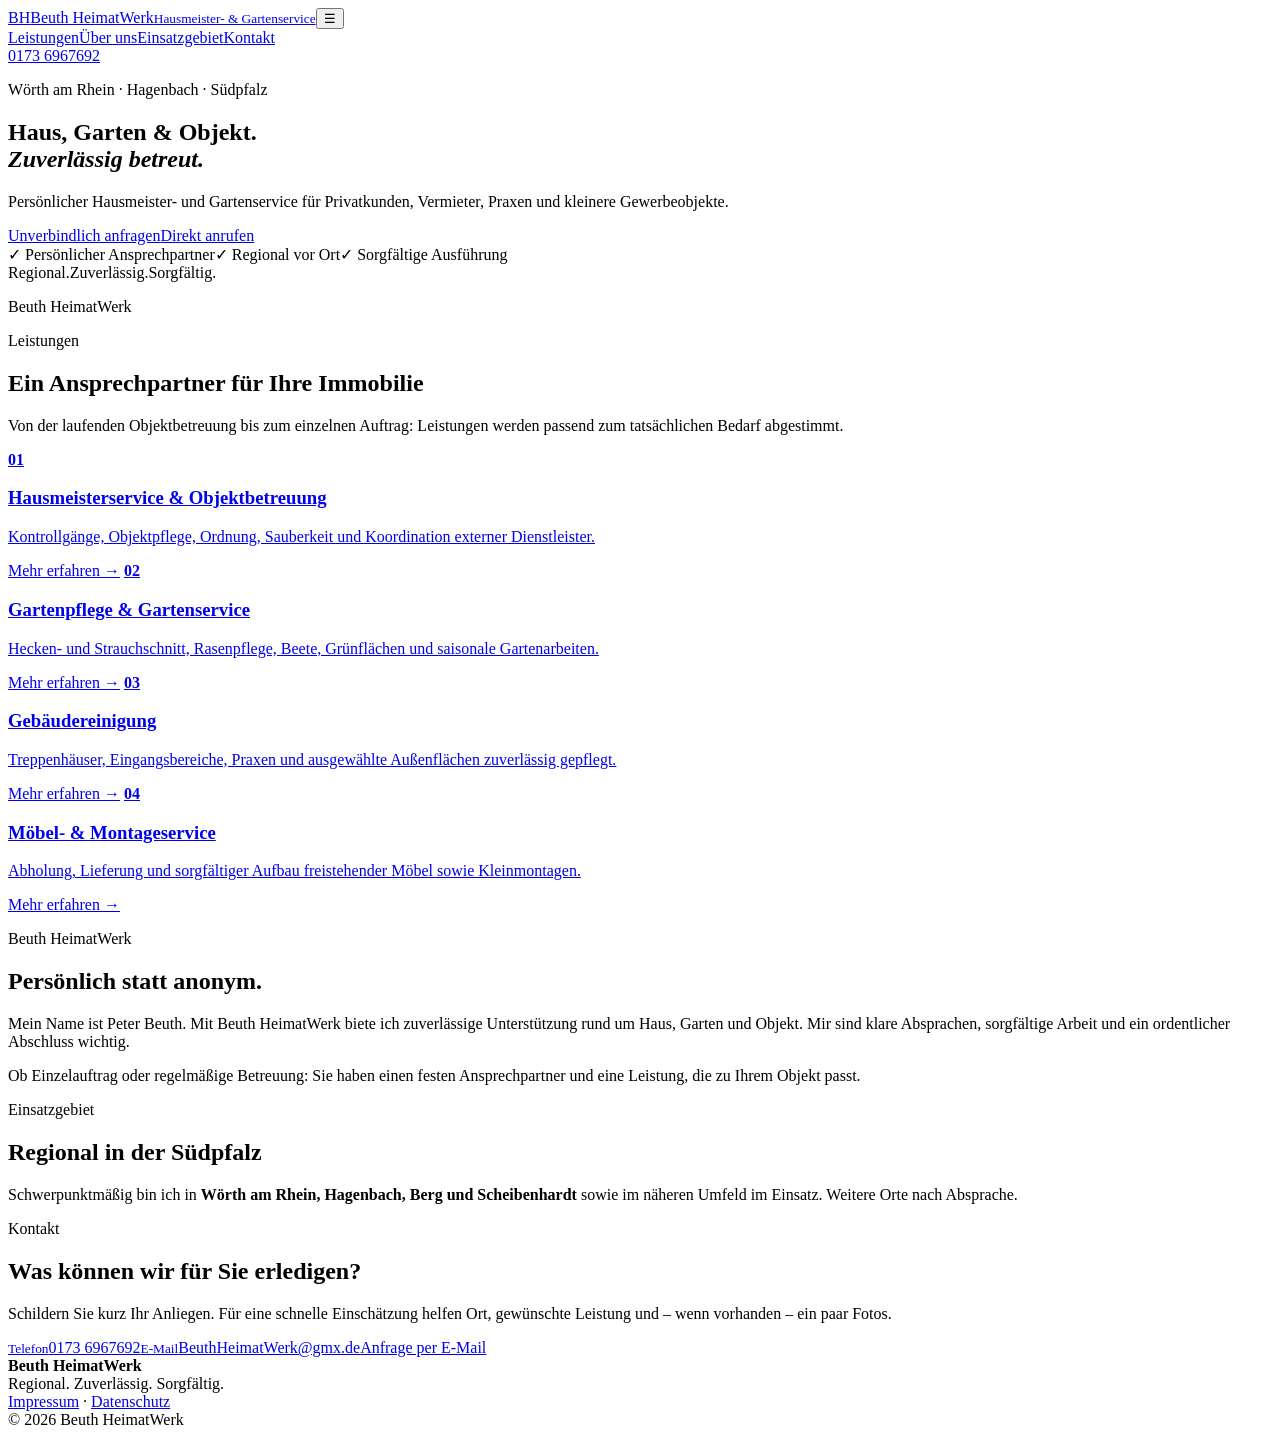
==== index.html @ fedbf9a5 "Website V2: index.html" ====
<!doctype html><html lang="de"><head><meta charset="utf-8"><meta name="viewport" content="width=device-width,initial-scale=1"><title>Hausmeister- & Gartenservice Wörth am Rhein | Beuth HeimatWerk</title><meta name="description" content="Beuth HeimatWerk: Hausmeisterservice, Objektbetreuung, Gartenpflege und Gebäudereinigung in Wörth am Rhein, Hagenbach, Berg und Scheibenhardt."><link rel="stylesheet" href="assets/css/style.css"><link rel="canonical" href="https://peet1112.github.io/Beuth-HeimatWerk/"><meta property="og:title" content="Beuth HeimatWerk – Hausmeister- & Gartenservice"><meta property="og:description" content="Regional. Zuverlässig. Sorgfältig. Hausmeisterservice, Objektbetreuung, Gartenpflege und Reinigung rund um Wörth am Rhein."><meta property="og:type" content="website"><script type="application/ld+json">{"@context":"https://schema.org","@type":"LocalBusiness","name":"Beuth HeimatWerk","description":"Hausmeister- & Gartenservice","telephone":"+491736967692","email":"BeuthHeimatWerk@gmx.de","address":{"@type":"PostalAddress","streetAddress":"Marienstraße 14","postalCode":"76744","addressLocality":"Wörth am Rhein","addressCountry":"DE"},"areaServed":["Wörth am Rhein","Hagenbach","Berg (Pfalz)","Scheibenhardt"],"url":"https://peet1112.github.io/Beuth-HeimatWerk/"}</script></head><body>
<header><a class="brand" href="index.html"><span class="mark">BH</span><span>Beuth HeimatWerk<small>Hausmeister- & Gartenservice</small></span></a><button class="menu" aria-label="Menü öffnen">☰</button><nav><a href="#leistungen">Leistungen</a><a href="#ueber-uns">Über uns</a><a href="#gebiet">Einsatzgebiet</a><a href="#kontakt">Kontakt</a></nav><a class="call top" href="tel:+491736967692">0173 6967692</a></header>
<main><section class="hero"><div><p class="eyebrow">Wörth am Rhein · Hagenbach · Südpfalz</p><h1>Haus, Garten & Objekt.<br><em>Zuverlässig betreut.</em></h1><p class="lead">Persönlicher Hausmeister- und Gartenservice für Privatkunden, Vermieter, Praxen und kleinere Gewerbeobjekte.</p><div class="actions"><a class="btn" href="#kontakt">Unverbindlich anfragen</a><a class="btn ghost" href="tel:+491736967692">Direkt anrufen</a></div><div class="trust"><span>✓ Persönlicher Ansprechpartner</span><span>✓ Regional vor Ort</span><span>✓ Sorgfältige Ausführung</span></div></div><div class="hero-card"><span>Regional.</span><span>Zuverlässig.</span><span>Sorgfältig.</span><p>Beuth HeimatWerk</p></div></section>
<section id="leistungen" class="section"><p class="eyebrow">Leistungen</p><h2>Ein Ansprechpartner für Ihre Immobilie</h2><p class="intro">Von der laufenden Objektbetreuung bis zum einzelnen Auftrag: Leistungen werden passend zum tatsächlichen Bedarf abgestimmt.</p><div class="grid">
<a class="card" href="hausmeisterservice.html"><b>01</b><h3>Hausmeisterservice & Objektbetreuung</h3><p>Kontrollgänge, Objektpflege, Ordnung, Sauberkeit und Koordination externer Dienstleister.</p><span>Mehr erfahren →</span></a>
<a class="card" href="gartenservice.html"><b>02</b><h3>Gartenpflege & Gartenservice</h3><p>Hecken- und Strauchschnitt, Rasenpflege, Beete, Grünflächen und saisonale Gartenarbeiten.</p><span>Mehr erfahren →</span></a>
<a class="card" href="gebaeudereinigung.html"><b>03</b><h3>Gebäudereinigung</h3><p>Treppenhäuser, Eingangsbereiche, Praxen und ausgewählte Außenflächen zuverlässig gepflegt.</p><span>Mehr erfahren →</span></a>
<a class="card" href="moebelservice.html"><b>04</b><h3>Möbel- & Montageservice</h3><p>Abholung, Lieferung und sorgfältiger Aufbau freistehender Möbel sowie Kleinmontagen.</p><span>Mehr erfahren →</span></a></div></section>
<section id="ueber-uns" class="split"><div><p class="eyebrow">Beuth HeimatWerk</p><h2>Persönlich statt anonym.</h2></div><div><p>Mein Name ist Peter Beuth. Mit Beuth HeimatWerk biete ich zuverlässige Unterstützung rund um Haus, Garten und Objekt. Mir sind klare Absprachen, sorgfältige Arbeit und ein ordentlicher Abschluss wichtig.</p><p>Ob Einzelauftrag oder regelmäßige Betreuung: Sie haben einen festen Ansprechpartner und eine Leistung, die zu Ihrem Objekt passt.</p></div></section>
<section id="gebiet" class="area"><p class="eyebrow">Einsatzgebiet</p><h2>Regional in der Südpfalz</h2><p>Schwerpunktmäßig bin ich in <strong>Wörth am Rhein, Hagenbach, Berg und Scheibenhardt</strong> sowie im näheren Umfeld im Einsatz. Weitere Orte nach Absprache.</p></section>
<section id="kontakt" class="contact"><div><p class="eyebrow">Kontakt</p><h2>Was können wir für Sie erledigen?</h2><p>Schildern Sie kurz Ihr Anliegen. Für eine schnelle Einschätzung helfen Ort, gewünschte Leistung und – wenn vorhanden – ein paar Fotos.</p></div><div class="contactbox"><a href="tel:+491736967692"><small>Telefon</small>0173 6967692</a><a href="mailto:BeuthHeimatWerk@gmx.de?subject=Anfrage%20über%20die%20Website"><small>E-Mail</small>BeuthHeimatWerk@gmx.de</a><a class="btn" href="mailto:BeuthHeimatWerk@gmx.de?subject=Anfrage%20Beuth%20HeimatWerk">Anfrage per E-Mail</a></div></section></main>
<footer><div><strong>Beuth HeimatWerk</strong><br><span>Regional. Zuverlässig. Sorgfältig.</span></div><div><a href="impressum.html">Impressum</a> · <a href="datenschutz.html">Datenschutz</a></div><div>© 2026 Beuth HeimatWerk</div></footer><script src="assets/js/main.js"></script></body></html>
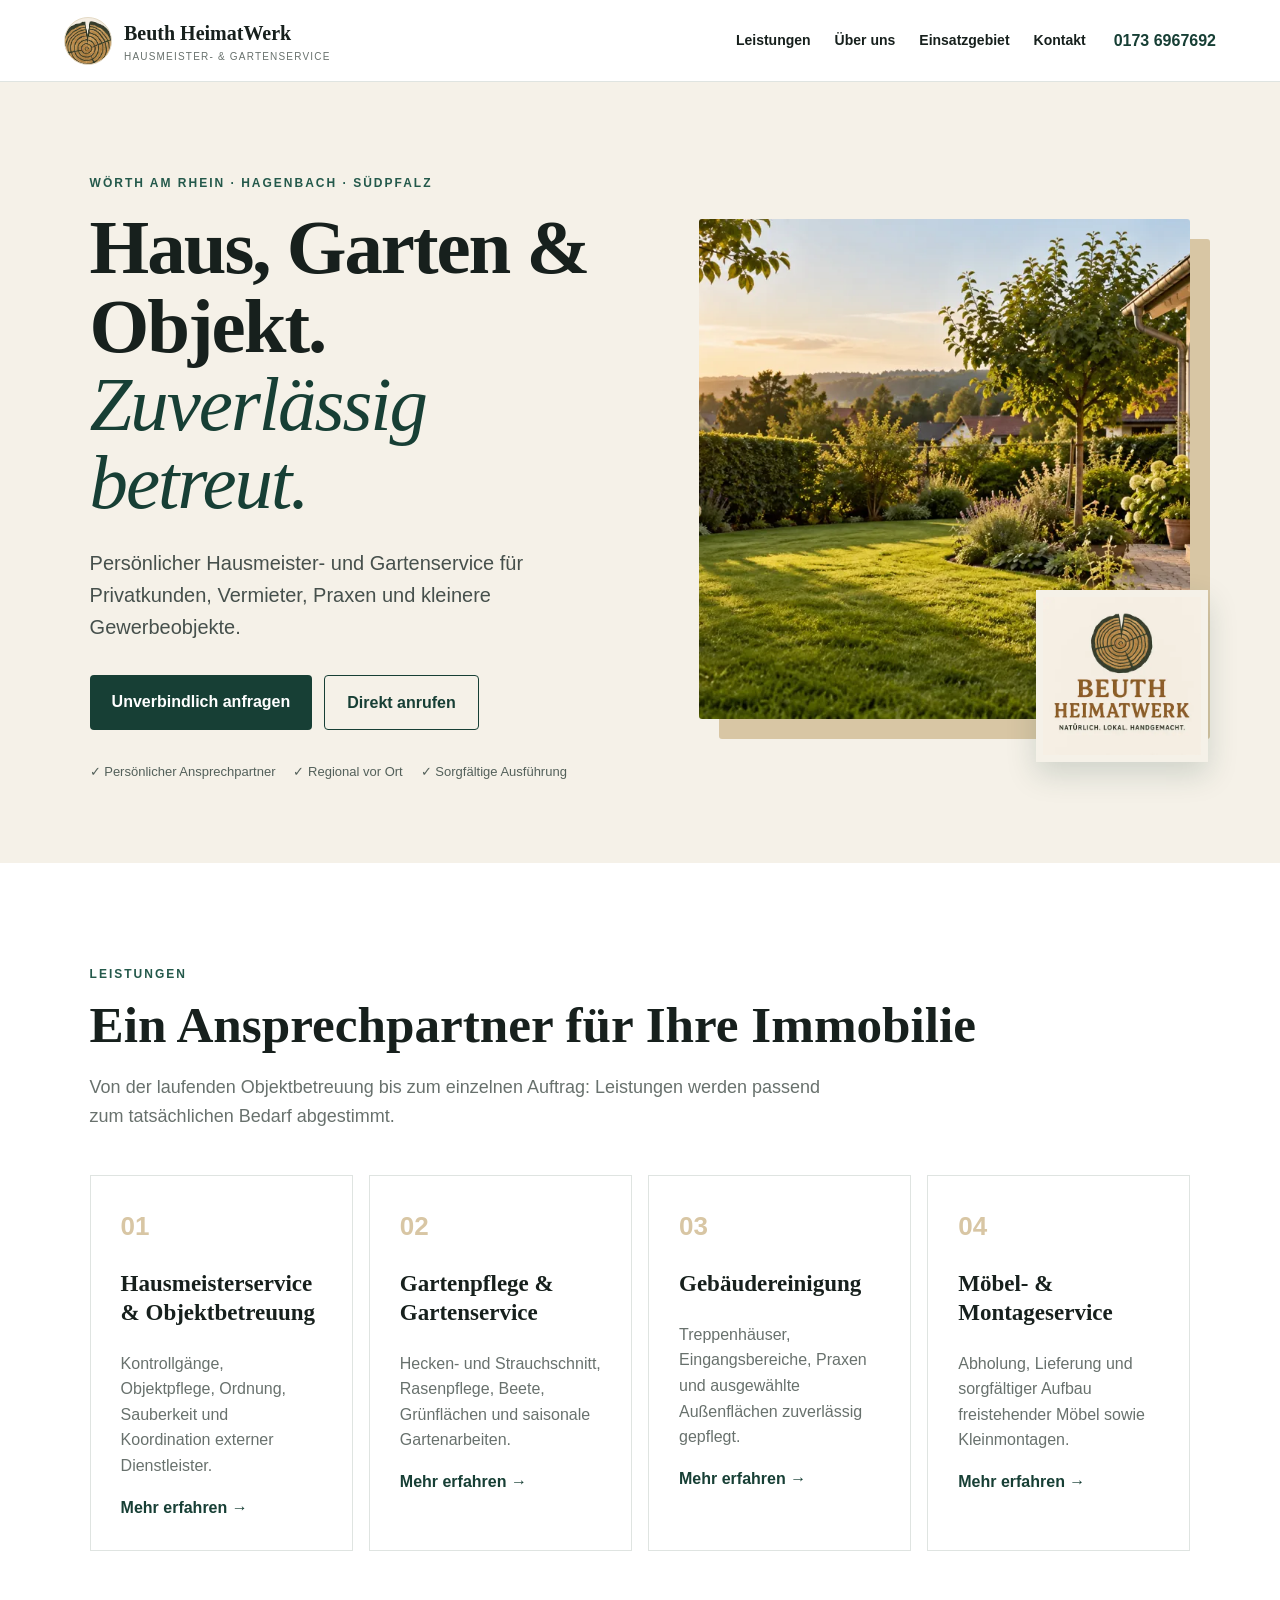
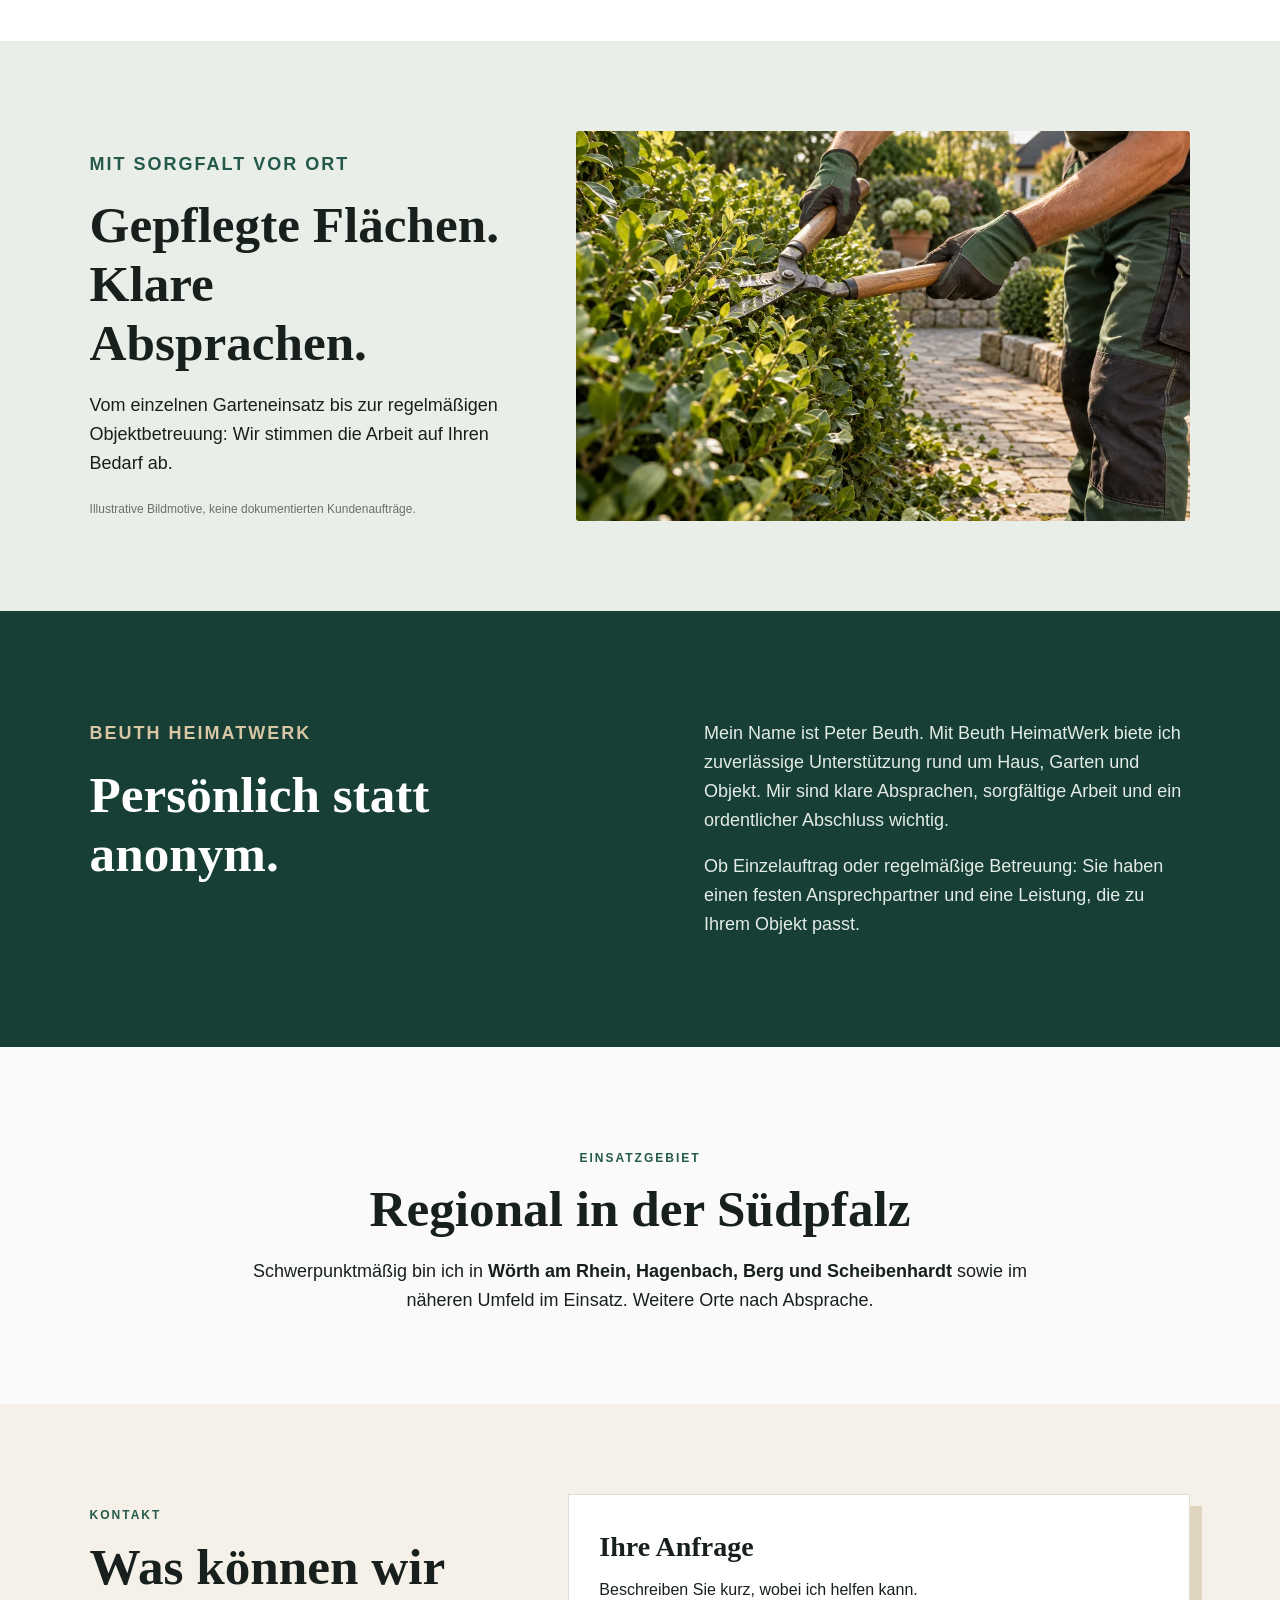
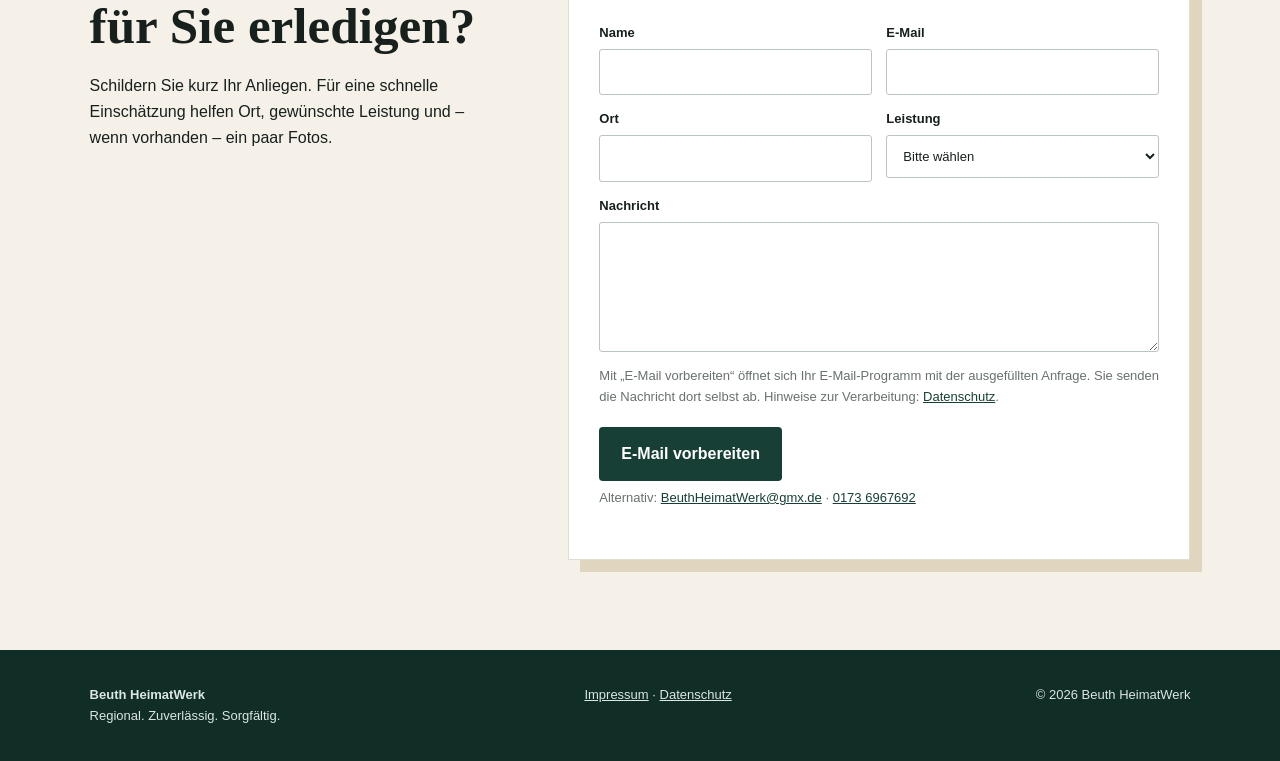
==== commit 1e8d5f28: "Add brand imagery and email-based inquiry form" ====
--- a/index.html
+++ b/index.html
@@ -1,12 +1,13 @@
 <!doctype html><html lang="de"><head><meta charset="utf-8"><meta name="viewport" content="width=device-width,initial-scale=1"><title>Hausmeister- & Gartenservice Wörth am Rhein | Beuth HeimatWerk</title><meta name="description" content="Beuth HeimatWerk: Hausmeisterservice, Objektbetreuung, Gartenpflege und Gebäudereinigung in Wörth am Rhein, Hagenbach, Berg und Scheibenhardt."><link rel="stylesheet" href="assets/css/style.css"><link rel="canonical" href="https://peet1112.github.io/Beuth-HeimatWerk/"><meta property="og:title" content="Beuth HeimatWerk – Hausmeister- & Gartenservice"><meta property="og:description" content="Regional. Zuverlässig. Sorgfältig. Hausmeisterservice, Objektbetreuung, Gartenpflege und Reinigung rund um Wörth am Rhein."><meta property="og:type" content="website"><script type="application/ld+json">{"@context":"https://schema.org","@type":"LocalBusiness","name":"Beuth HeimatWerk","description":"Hausmeister- & Gartenservice","telephone":"+491736967692","email":"BeuthHeimatWerk@gmx.de","address":{"@type":"PostalAddress","streetAddress":"Marienstraße 14","postalCode":"76744","addressLocality":"Wörth am Rhein","addressCountry":"DE"},"areaServed":["Wörth am Rhein","Hagenbach","Berg (Pfalz)","Scheibenhardt"],"url":"https://peet1112.github.io/Beuth-HeimatWerk/"}</script></head><body>
-<header><a class="brand" href="index.html"><span class="mark">BH</span><span>Beuth HeimatWerk<small>Hausmeister- & Gartenservice</small></span></a><button class="menu" aria-label="Menü öffnen">☰</button><nav><a href="#leistungen">Leistungen</a><a href="#ueber-uns">Über uns</a><a href="#gebiet">Einsatzgebiet</a><a href="#kontakt">Kontakt</a></nav><a class="call top" href="tel:+491736967692">0173 6967692</a></header>
-<main><section class="hero"><div><p class="eyebrow">Wörth am Rhein · Hagenbach · Südpfalz</p><h1>Haus, Garten & Objekt.<br><em>Zuverlässig betreut.</em></h1><p class="lead">Persönlicher Hausmeister- und Gartenservice für Privatkunden, Vermieter, Praxen und kleinere Gewerbeobjekte.</p><div class="actions"><a class="btn" href="#kontakt">Unverbindlich anfragen</a><a class="btn ghost" href="tel:+491736967692">Direkt anrufen</a></div><div class="trust"><span>✓ Persönlicher Ansprechpartner</span><span>✓ Regional vor Ort</span><span>✓ Sorgfältige Ausführung</span></div></div><div class="hero-card"><span>Regional.</span><span>Zuverlässig.</span><span>Sorgfältig.</span><p>Beuth HeimatWerk</p></div></section>
+<header><a class="brand" href="index.html"><span class="brand-icon" aria-hidden="true"></span><span>Beuth HeimatWerk<small>Hausmeister- & Gartenservice</small></span></a><button class="menu" aria-label="Menü öffnen">☰</button><nav><a href="#leistungen">Leistungen</a><a href="#ueber-uns">Über uns</a><a href="#gebiet">Einsatzgebiet</a><a href="#kontakt">Kontakt</a></nav><a class="call top" href="tel:+491736967692">0173 6967692</a></header>
+<main><section class="hero"><div><p class="eyebrow">Wörth am Rhein · Hagenbach · Südpfalz</p><h1>Haus, Garten & Objekt.<br><em>Zuverlässig betreut.</em></h1><p class="lead">Persönlicher Hausmeister- und Gartenservice für Privatkunden, Vermieter, Praxen und kleinere Gewerbeobjekte.</p><div class="actions"><a class="btn" href="#kontakt">Unverbindlich anfragen</a><a class="btn ghost" href="tel:+491736967692">Direkt anrufen</a></div><div class="trust"><span>✓ Persönlicher Ansprechpartner</span><span>✓ Regional vor Ort</span><span>✓ Sorgfältige Ausführung</span></div></div><div class="hero-media"><img class="hero-photo" src="assets/img/garten-haus.webp" alt="Illustratives Motiv eines gepflegten Gartens an einem Wohnhaus" width="1200" height="675"><div class="hero-logo"><img src="assets/img/beuth-logo.webp" alt="Logo Beuth HeimatWerk" width="420" height="420"></div></div></section>
 <section id="leistungen" class="section"><p class="eyebrow">Leistungen</p><h2>Ein Ansprechpartner für Ihre Immobilie</h2><p class="intro">Von der laufenden Objektbetreuung bis zum einzelnen Auftrag: Leistungen werden passend zum tatsächlichen Bedarf abgestimmt.</p><div class="grid">
 <a class="card" href="hausmeisterservice.html"><b>01</b><h3>Hausmeisterservice & Objektbetreuung</h3><p>Kontrollgänge, Objektpflege, Ordnung, Sauberkeit und Koordination externer Dienstleister.</p><span>Mehr erfahren →</span></a>
 <a class="card" href="gartenservice.html"><b>02</b><h3>Gartenpflege & Gartenservice</h3><p>Hecken- und Strauchschnitt, Rasenpflege, Beete, Grünflächen und saisonale Gartenarbeiten.</p><span>Mehr erfahren →</span></a>
 <a class="card" href="gebaeudereinigung.html"><b>03</b><h3>Gebäudereinigung</h3><p>Treppenhäuser, Eingangsbereiche, Praxen und ausgewählte Außenflächen zuverlässig gepflegt.</p><span>Mehr erfahren →</span></a>
 <a class="card" href="moebelservice.html"><b>04</b><h3>Möbel- & Montageservice</h3><p>Abholung, Lieferung und sorgfältiger Aufbau freistehender Möbel sowie Kleinmontagen.</p><span>Mehr erfahren →</span></a></div></section>
+<section class="work-photo section" aria-label="Einblick in die Gartenpflege"><div class="work-photo-copy"><p class="eyebrow">Mit Sorgfalt vor Ort</p><h2>Gepflegte Flächen. Klare Absprachen.</h2><p>Vom einzelnen Garteneinsatz bis zur regelmäßigen Objektbetreuung: Wir stimmen die Arbeit auf Ihren Bedarf ab.</p><small>Illustrative Bildmotive, keine dokumentierten Kundenaufträge.</small></div><img src="assets/img/heckenschnitt.webp" alt="Illustratives Motiv: Hände schneiden eine Hecke mit einer Gartenschere" width="1200" height="800" loading="lazy"></section>
 <section id="ueber-uns" class="split"><div><p class="eyebrow">Beuth HeimatWerk</p><h2>Persönlich statt anonym.</h2></div><div><p>Mein Name ist Peter Beuth. Mit Beuth HeimatWerk biete ich zuverlässige Unterstützung rund um Haus, Garten und Objekt. Mir sind klare Absprachen, sorgfältige Arbeit und ein ordentlicher Abschluss wichtig.</p><p>Ob Einzelauftrag oder regelmäßige Betreuung: Sie haben einen festen Ansprechpartner und eine Leistung, die zu Ihrem Objekt passt.</p></div></section>
 <section id="gebiet" class="area"><p class="eyebrow">Einsatzgebiet</p><h2>Regional in der Südpfalz</h2><p>Schwerpunktmäßig bin ich in <strong>Wörth am Rhein, Hagenbach, Berg und Scheibenhardt</strong> sowie im näheren Umfeld im Einsatz. Weitere Orte nach Absprache.</p></section>
-<section id="kontakt" class="contact"><div><p class="eyebrow">Kontakt</p><h2>Was können wir für Sie erledigen?</h2><p>Schildern Sie kurz Ihr Anliegen. Für eine schnelle Einschätzung helfen Ort, gewünschte Leistung und – wenn vorhanden – ein paar Fotos.</p></div><div class="contactbox"><a href="tel:+491736967692"><small>Telefon</small>0173 6967692</a><a href="mailto:BeuthHeimatWerk@gmx.de?subject=Anfrage%20über%20die%20Website"><small>E-Mail</small>BeuthHeimatWerk@gmx.de</a><a class="btn" href="mailto:BeuthHeimatWerk@gmx.de?subject=Anfrage%20Beuth%20HeimatWerk">Anfrage per E-Mail</a></div></section></main>
+<section id="kontakt" class="contact"><div><p class="eyebrow">Kontakt</p><h2>Was können wir für Sie erledigen?</h2><p>Schildern Sie kurz Ihr Anliegen. Für eine schnelle Einschätzung helfen Ort, gewünschte Leistung und – wenn vorhanden – ein paar Fotos.</p></div><div class="contactbox"><form id="anfrage" class="contact-form"><h3>Ihre Anfrage</h3><p>Beschreiben Sie kurz, wobei ich helfen kann.</p><div class="form-row"><label>Name <input name="name" autocomplete="name" required maxlength="100"></label><label>E-Mail <input name="email" type="email" autocomplete="email" required maxlength="200"></label></div><div class="form-row"><label>Ort <input name="ort" autocomplete="address-level2" maxlength="100"></label><label>Leistung <select name="leistung"><option value="">Bitte wählen</option><option>Hausmeisterservice & Objektbetreuung</option><option>Gartenpflege</option><option>Gebäudereinigung</option><option>Möbel- & Montageservice</option><option>Sonstiges</option></select></label></div><label>Nachricht <textarea name="nachricht" rows="5" required maxlength="3000"></textarea></label><p class="form-note">Mit „E-Mail vorbereiten“ öffnet sich Ihr E-Mail-Programm mit der ausgefüllten Anfrage. Sie senden die Nachricht dort selbst ab. Hinweise zur Verarbeitung: <a href="datenschutz.html">Datenschutz</a>.</p><button class="btn" type="submit">E-Mail vorbereiten</button><p class="form-fallback">Alternativ: <a href="mailto:BeuthHeimatWerk@gmx.de">BeuthHeimatWerk@gmx.de</a> · <a href="tel:+491736967692">0173 6967692</a></p></form></div></section></main>
 <footer><div><strong>Beuth HeimatWerk</strong><br><span>Regional. Zuverlässig. Sorgfältig.</span></div><div><a href="impressum.html">Impressum</a> · <a href="datenschutz.html">Datenschutz</a></div><div>© 2026 Beuth HeimatWerk</div></footer><script src="assets/js/main.js"></script></body></html>
--- a/assets/css/style.css
+++ b/assets/css/style.css
@@ -0,0 +1,19 @@
+:root{--green:#173f35;--green2:#24594b;--sand:#d8c6a4;--cream:#f5f1e8;--ink:#17201d;--muted:#68716d;--white:#fff;--line:#dfe4e1}*{box-sizing:border-box}html{scroll-behavior:smooth}body{margin:0;font-family:Arial,Helvetica,sans-serif;color:var(--ink);background:#fff;line-height:1.6}a{color:inherit;text-decoration:none}header{height:82px;display:flex;align-items:center;gap:28px;padding:0 max(5vw,24px);border-bottom:1px solid var(--line);position:sticky;top:0;background:rgba(255,255,255,.96);z-index:20}.brand{display:flex;align-items:center;gap:12px;font-family:Georgia,serif;font-size:20px;font-weight:700;margin-right:auto}.brand small{display:block;font-family:Arial,sans-serif;font-size:10px;letter-spacing:1.2px;text-transform:uppercase;font-weight:400;color:var(--muted)}.mark{display:grid;place-items:center;width:44px;height:44px;background:var(--green);color:var(--sand);border-radius:50%;font-family:Georgia,serif}nav{display:flex;gap:24px;font-size:14px;font-weight:600}nav a:hover{color:var(--green2)}.call{font-weight:700;color:var(--green)}.menu{display:none;background:none;border:0;font-size:24px}.hero{min-height:650px;background:var(--cream);display:grid;grid-template-columns:1.25fr .75fr;gap:8vw;align-items:center;padding:80px max(7vw,28px)}.eyebrow{text-transform:uppercase;letter-spacing:2px;color:var(--green2);font-size:12px;font-weight:700}.hero h1{font-family:Georgia,serif;font-size:clamp(44px,6vw,78px);line-height:1.02;margin:16px 0 24px;letter-spacing:-2px}.hero h1 em{color:var(--green);font-weight:400}.lead{font-size:20px;max-width:680px;color:#46504c}.actions{display:flex;gap:12px;margin:32px 0}.btn{display:inline-block;background:var(--green);color:#fff;padding:14px 22px;border-radius:4px;font-weight:700}.btn:hover{background:var(--green2)}.btn.ghost{background:transparent;color:var(--green);border:1px solid var(--green)}.trust{display:flex;flex-wrap:wrap;gap:18px;font-size:13px;color:#53605a}.hero-card{min-height:390px;background:var(--green);color:#fff;padding:50px;display:flex;flex-direction:column;justify-content:center;box-shadow:22px 22px 0 var(--sand)}.hero-card span{font-family:Georgia,serif;font-size:36px}.hero-card p{color:var(--sand);letter-spacing:2px;text-transform:uppercase}.section,.split,.area,.contact{padding:90px max(7vw,28px)}h2{font-family:Georgia,serif;font-size:clamp(34px,4vw,52px);line-height:1.15;margin:8px 0 18px}.intro{max-width:760px;color:var(--muted);font-size:18px}.grid{display:grid;grid-template-columns:repeat(4,1fr);gap:16px;margin-top:44px}.card{border:1px solid var(--line);padding:30px;min-height:310px;transition:.2s}.card:hover{transform:translateY(-4px);border-color:var(--green)}.card b{color:var(--sand);font-size:26px}.card h3{font-family:Georgia,serif;font-size:23px;line-height:1.25}.card p{color:var(--muted)}.card span{color:var(--green);font-weight:700}.split{display:grid;grid-template-columns:1fr 1fr;gap:10vw;background:var(--green);color:#fff}.split .eyebrow{color:var(--sand)}.split p{font-size:18px;color:#e3ebe7}.area{text-align:center;background:#fafafa}.area p:last-child{max-width:800px;margin:auto;font-size:18px}.contact{display:grid;grid-template-columns:1.2fr .8fr;gap:8vw;background:var(--cream)}.contactbox{display:flex;flex-direction:column;gap:16px}.contactbox>a:not(.btn){font-size:20px;font-weight:700;border-bottom:1px solid #ccc;padding-bottom:12px}.contactbox small{display:block;font-size:11px;text-transform:uppercase;color:var(--muted);letter-spacing:1px}footer{background:#102d26;color:#dce6e2;padding:35px max(7vw,28px);display:flex;justify-content:space-between;gap:20px;font-size:13px}footer a{text-decoration:underline}.pagehero{padding:80px max(7vw,28px);background:var(--cream)}.pagehero h1{font-family:Georgia,serif;font-size:clamp(40px,5vw,64px);line-height:1.08;max-width:900px}.content{max-width:1050px;margin:auto;padding:70px 28px}.content h2{font-size:34px}.services{display:grid;grid-template-columns:1fr 1fr;gap:14px;margin:30px 0}.service{padding:20px;border-left:3px solid var(--sand);background:#fafafa}.back{color:var(--green);font-weight:700}@media(max-width:900px){header{height:70px}.top{display:none}.menu{display:block}nav{display:none;position:absolute;top:70px;left:0;right:0;background:#fff;padding:20px 28px;flex-direction:column;border-bottom:1px solid var(--line)}nav.open{display:flex}.hero{grid-template-columns:1fr;padding-top:55px}.hero-card{min-height:240px}.grid{grid-template-columns:1fr 1fr}.split,.contact{grid-template-columns:1fr}.services{grid-template-columns:1fr}}@media(max-width:560px){.brand{font-size:17px}.mark{width:38px;height:38px}.hero{min-height:auto;padding:50px 22px}.hero h1{font-size:43px}.hero-card{padding:32px;box-shadow:10px 10px 0 var(--sand)}.hero-card span{font-size:29px}.grid{grid-template-columns:1fr}.section,.split,.area,.contact{padding:65px 22px}.actions{flex-direction:column}.trust{flex-direction:column;gap:5px}footer{flex-direction:column}}
+/* Bildwelt und Anfrage */
+.brand-icon{width:48px;height:48px;flex:none;border-radius:50%;background:#efe7d6 url("../img/beuth-logo.webp") center 12%/145px auto no-repeat;border:1px solid #e4dac6}
+.hero{grid-template-columns:minmax(0,1fr) minmax(360px,.9fr);gap:5vw;min-height:690px;background:#f5f1e8}
+.hero-media{position:relative;min-height:500px}
+.hero-photo{width:100%;height:500px;object-fit:cover;border-radius:3px;box-shadow:20px 20px 0 #d8c6a4}
+.hero-logo{position:absolute;right:-18px;bottom:-36px;width:172px;background:#f5f1e8;padding:7px;box-shadow:0 12px 28px #173f352b}
+.hero-logo img{width:100%;height:auto;display:block}
+.work-photo{display:grid;grid-template-columns:.8fr 1.2fr;align-items:center;gap:6vw;background:#e9eee8}
+.work-photo img{width:100%;height:390px;object-fit:cover;border-radius:3px}
+.work-photo-copy p{font-size:18px}.work-photo-copy small{color:var(--muted);font-size:12px}
+.contact{grid-template-columns:.8fr 1.2fr;gap:5vw}.contact-form{background:white;border:1px solid #deded4;padding:30px;box-shadow:12px 12px 0 #e0d6bf}
+.contact-form h3{font-family:Georgia,serif;font-size:28px;margin:0}.contact-form>p{margin:7px 0 20px}
+.form-row{display:grid;grid-template-columns:1fr 1fr;gap:14px}.contact-form label{display:block;margin:0 0 14px;font-size:13px;font-weight:700}
+.contact-form input,.contact-form select,.contact-form textarea{display:block;width:100%;margin-top:5px;padding:12px;border:1px solid #b9c5bd;border-radius:3px;background:#fff;color:var(--ink);font:inherit;font-weight:400}
+.contact-form input:focus,.contact-form select:focus,.contact-form textarea:focus{outline:2px solid var(--green2);outline-offset:1px}.contact-form .btn{border:0;cursor:pointer;font:inherit;font-weight:700}
+.form-note,.form-fallback{font-size:13px;color:var(--muted)}.form-note a,.form-fallback a{text-decoration:underline;color:var(--green)}
+@media(max-width:900px){.hero{grid-template-columns:1fr}.hero-media{min-height:380px;margin-right:16px}.hero-photo{height:380px}.work-photo,.contact{grid-template-columns:1fr}}
+@media(max-width:560px){.brand-icon{width:40px;height:40px;background-size:120px auto}.hero-media{min-height:290px}.hero-photo{height:290px;box-shadow:10px 10px 0 var(--sand)}.hero-logo{width:112px;right:-10px;bottom:-14px}.work-photo img{height:260px}.contact-form{padding:20px;box-shadow:6px 6px 0 #e0d6bf}.form-row{grid-template-columns:1fr}}
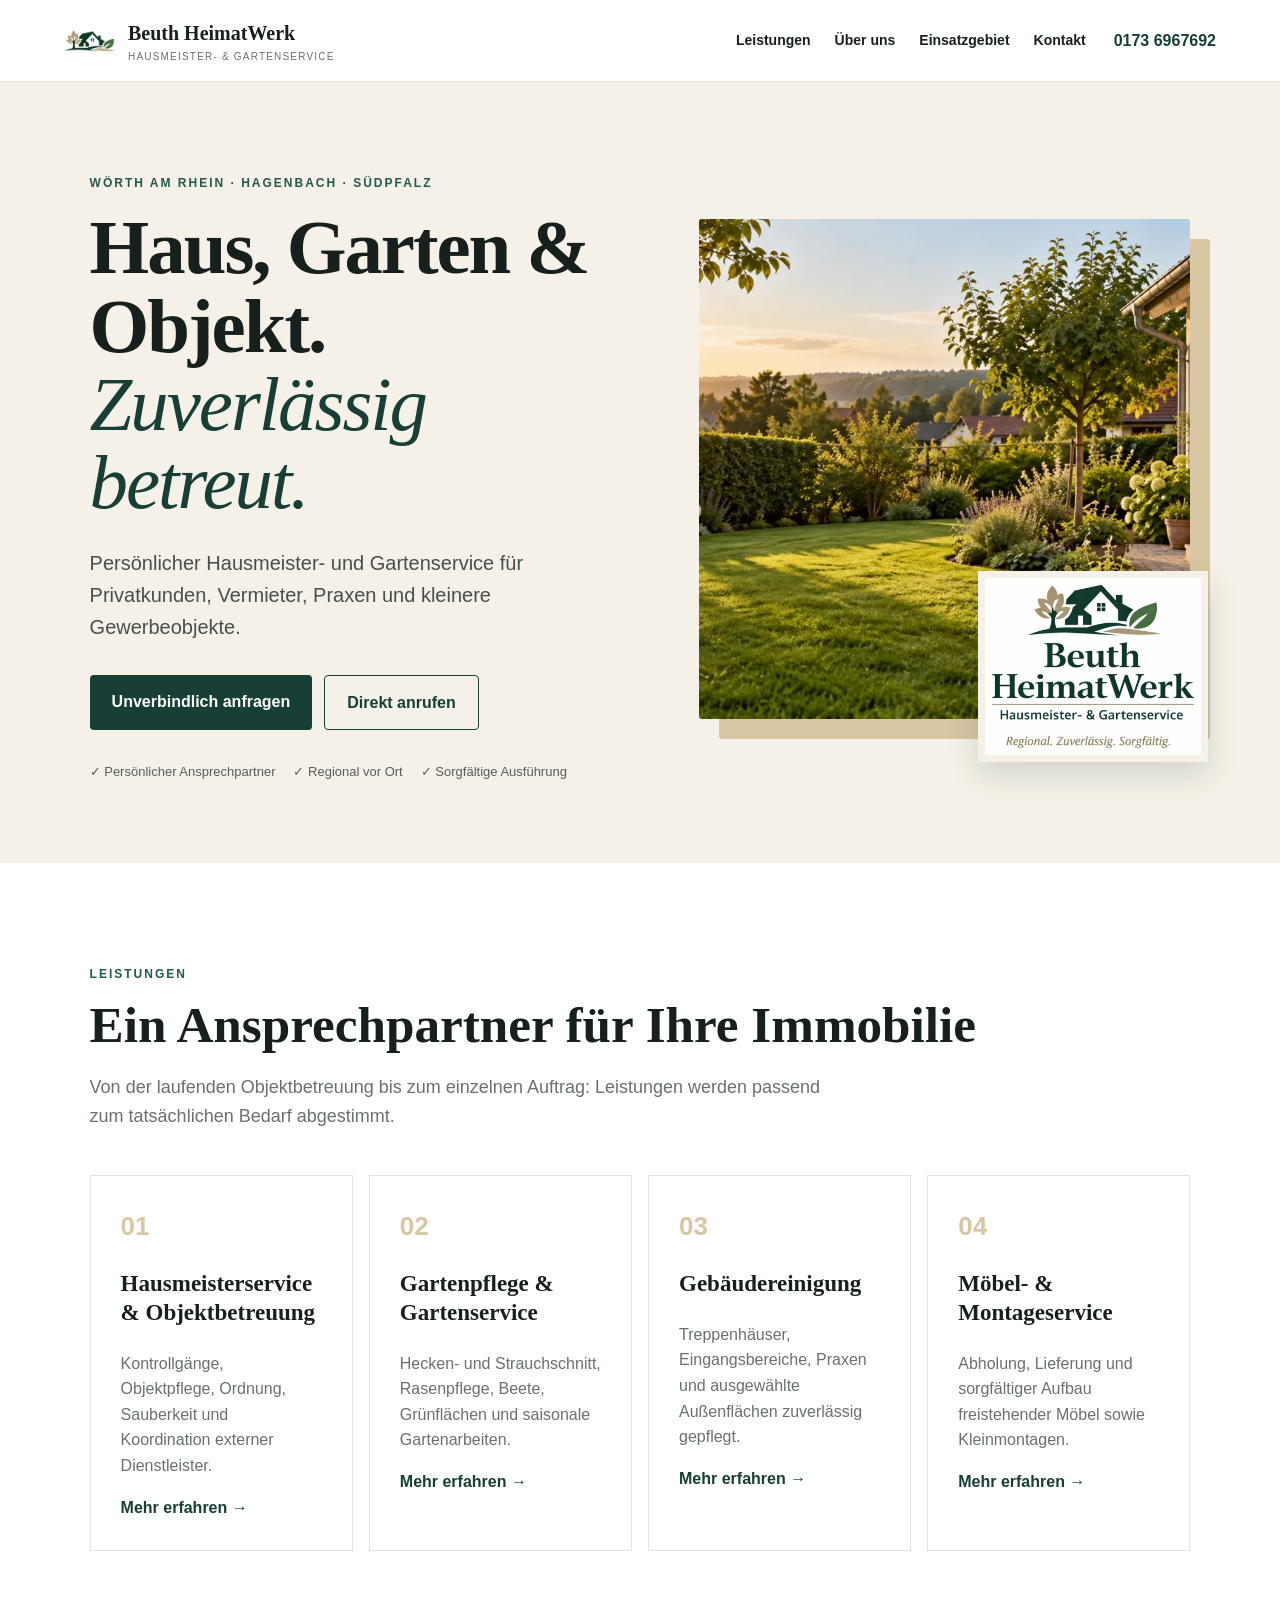
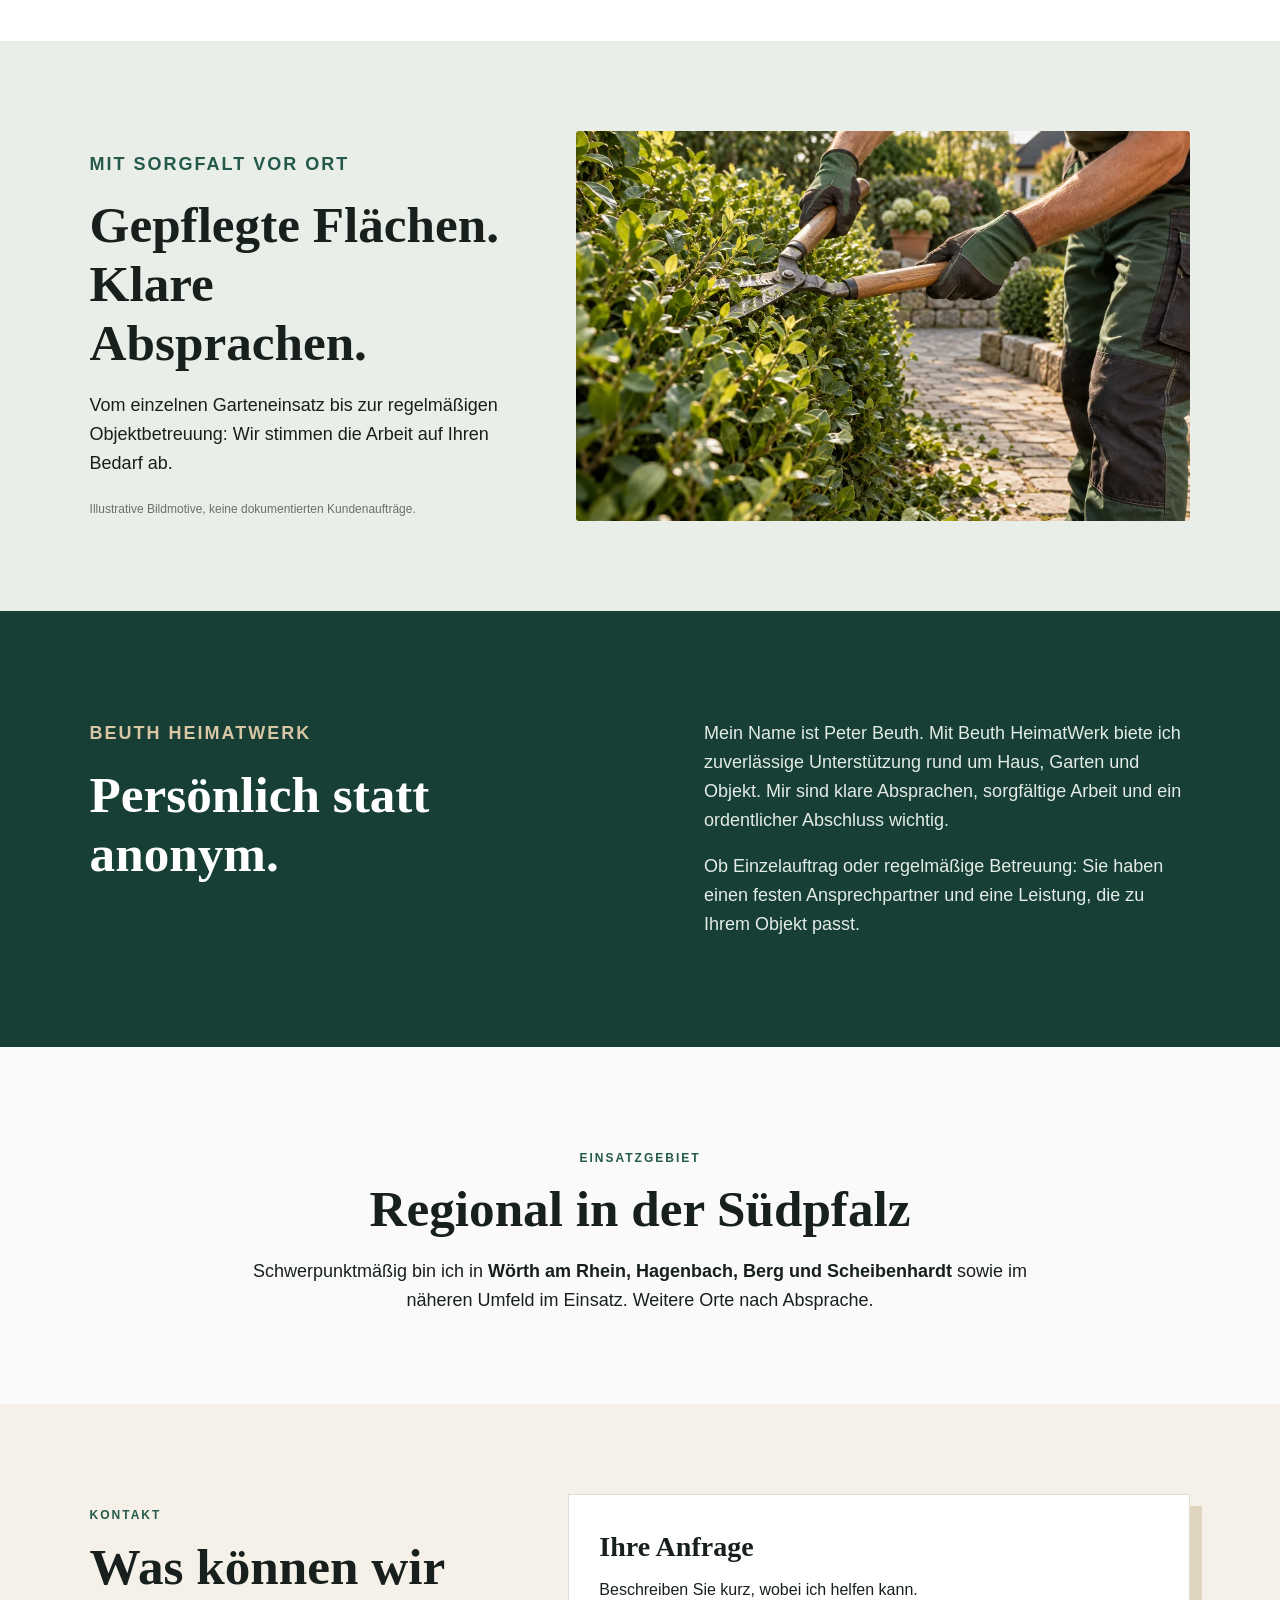
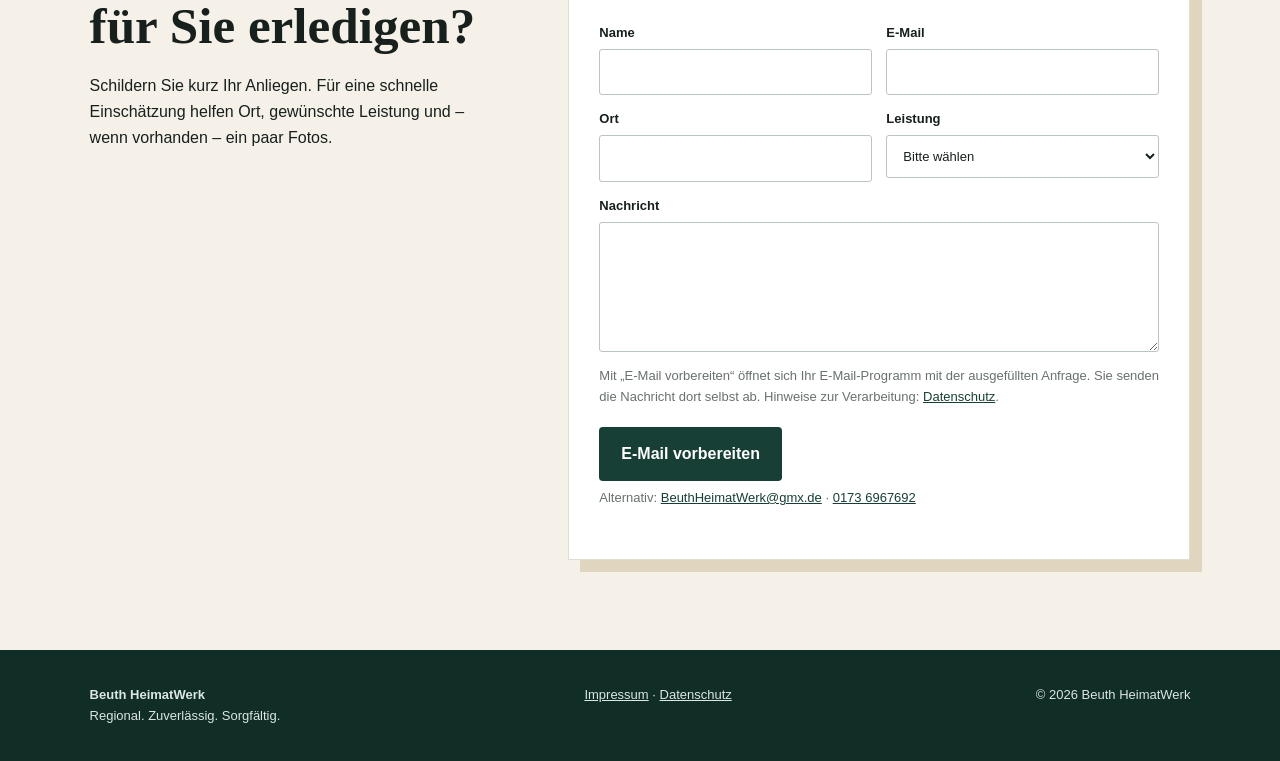
==== commit 7689e077: "Replace laser logo with correct house and garden branding" ====
--- a/index.html
+++ b/index.html
@@ -1,6 +1,6 @@
 <!doctype html><html lang="de"><head><meta charset="utf-8"><meta name="viewport" content="width=device-width,initial-scale=1"><title>Hausmeister- & Gartenservice Wörth am Rhein | Beuth HeimatWerk</title><meta name="description" content="Beuth HeimatWerk: Hausmeisterservice, Objektbetreuung, Gartenpflege und Gebäudereinigung in Wörth am Rhein, Hagenbach, Berg und Scheibenhardt."><link rel="stylesheet" href="assets/css/style.css"><link rel="canonical" href="https://peet1112.github.io/Beuth-HeimatWerk/"><meta property="og:title" content="Beuth HeimatWerk – Hausmeister- & Gartenservice"><meta property="og:description" content="Regional. Zuverlässig. Sorgfältig. Hausmeisterservice, Objektbetreuung, Gartenpflege und Reinigung rund um Wörth am Rhein."><meta property="og:type" content="website"><script type="application/ld+json">{"@context":"https://schema.org","@type":"LocalBusiness","name":"Beuth HeimatWerk","description":"Hausmeister- & Gartenservice","telephone":"+491736967692","email":"BeuthHeimatWerk@gmx.de","address":{"@type":"PostalAddress","streetAddress":"Marienstraße 14","postalCode":"76744","addressLocality":"Wörth am Rhein","addressCountry":"DE"},"areaServed":["Wörth am Rhein","Hagenbach","Berg (Pfalz)","Scheibenhardt"],"url":"https://peet1112.github.io/Beuth-HeimatWerk/"}</script></head><body>
 <header><a class="brand" href="index.html"><span class="brand-icon" aria-hidden="true"></span><span>Beuth HeimatWerk<small>Hausmeister- & Gartenservice</small></span></a><button class="menu" aria-label="Menü öffnen">☰</button><nav><a href="#leistungen">Leistungen</a><a href="#ueber-uns">Über uns</a><a href="#gebiet">Einsatzgebiet</a><a href="#kontakt">Kontakt</a></nav><a class="call top" href="tel:+491736967692">0173 6967692</a></header>
-<main><section class="hero"><div><p class="eyebrow">Wörth am Rhein · Hagenbach · Südpfalz</p><h1>Haus, Garten & Objekt.<br><em>Zuverlässig betreut.</em></h1><p class="lead">Persönlicher Hausmeister- und Gartenservice für Privatkunden, Vermieter, Praxen und kleinere Gewerbeobjekte.</p><div class="actions"><a class="btn" href="#kontakt">Unverbindlich anfragen</a><a class="btn ghost" href="tel:+491736967692">Direkt anrufen</a></div><div class="trust"><span>✓ Persönlicher Ansprechpartner</span><span>✓ Regional vor Ort</span><span>✓ Sorgfältige Ausführung</span></div></div><div class="hero-media"><img class="hero-photo" src="assets/img/garten-haus.webp" alt="Illustratives Motiv eines gepflegten Gartens an einem Wohnhaus" width="1200" height="675"><div class="hero-logo"><img src="assets/img/beuth-logo.webp" alt="Logo Beuth HeimatWerk" width="420" height="420"></div></div></section>
+<main><section class="hero"><div><p class="eyebrow">Wörth am Rhein · Hagenbach · Südpfalz</p><h1>Haus, Garten & Objekt.<br><em>Zuverlässig betreut.</em></h1><p class="lead">Persönlicher Hausmeister- und Gartenservice für Privatkunden, Vermieter, Praxen und kleinere Gewerbeobjekte.</p><div class="actions"><a class="btn" href="#kontakt">Unverbindlich anfragen</a><a class="btn ghost" href="tel:+491736967692">Direkt anrufen</a></div><div class="trust"><span>✓ Persönlicher Ansprechpartner</span><span>✓ Regional vor Ort</span><span>✓ Sorgfältige Ausführung</span></div></div><div class="hero-media"><img class="hero-photo" src="assets/img/garten-haus.webp" alt="Illustratives Motiv eines gepflegten Gartens an einem Wohnhaus" width="1200" height="675"><div class="hero-logo"><img src="assets/img/beuth-logo-mit-claim.webp" alt="Beuth HeimatWerk – Hausmeister- und Gartenservice. Regional. Zuverlässig. Sorgfältig." width="800" height="658"></div></div></section>
 <section id="leistungen" class="section"><p class="eyebrow">Leistungen</p><h2>Ein Ansprechpartner für Ihre Immobilie</h2><p class="intro">Von der laufenden Objektbetreuung bis zum einzelnen Auftrag: Leistungen werden passend zum tatsächlichen Bedarf abgestimmt.</p><div class="grid">
 <a class="card" href="hausmeisterservice.html"><b>01</b><h3>Hausmeisterservice & Objektbetreuung</h3><p>Kontrollgänge, Objektpflege, Ordnung, Sauberkeit und Koordination externer Dienstleister.</p><span>Mehr erfahren →</span></a>
 <a class="card" href="gartenservice.html"><b>02</b><h3>Gartenpflege & Gartenservice</h3><p>Hecken- und Strauchschnitt, Rasenpflege, Beete, Grünflächen und saisonale Gartenarbeiten.</p><span>Mehr erfahren →</span></a>
--- a/assets/css/style.css
+++ b/assets/css/style.css
@@ -1,10 +1,10 @@
 :root{--green:#173f35;--green2:#24594b;--sand:#d8c6a4;--cream:#f5f1e8;--ink:#17201d;--muted:#68716d;--white:#fff;--line:#dfe4e1}*{box-sizing:border-box}html{scroll-behavior:smooth}body{margin:0;font-family:Arial,Helvetica,sans-serif;color:var(--ink);background:#fff;line-height:1.6}a{color:inherit;text-decoration:none}header{height:82px;display:flex;align-items:center;gap:28px;padding:0 max(5vw,24px);border-bottom:1px solid var(--line);position:sticky;top:0;background:rgba(255,255,255,.96);z-index:20}.brand{display:flex;align-items:center;gap:12px;font-family:Georgia,serif;font-size:20px;font-weight:700;margin-right:auto}.brand small{display:block;font-family:Arial,sans-serif;font-size:10px;letter-spacing:1.2px;text-transform:uppercase;font-weight:400;color:var(--muted)}.mark{display:grid;place-items:center;width:44px;height:44px;background:var(--green);color:var(--sand);border-radius:50%;font-family:Georgia,serif}nav{display:flex;gap:24px;font-size:14px;font-weight:600}nav a:hover{color:var(--green2)}.call{font-weight:700;color:var(--green)}.menu{display:none;background:none;border:0;font-size:24px}.hero{min-height:650px;background:var(--cream);display:grid;grid-template-columns:1.25fr .75fr;gap:8vw;align-items:center;padding:80px max(7vw,28px)}.eyebrow{text-transform:uppercase;letter-spacing:2px;color:var(--green2);font-size:12px;font-weight:700}.hero h1{font-family:Georgia,serif;font-size:clamp(44px,6vw,78px);line-height:1.02;margin:16px 0 24px;letter-spacing:-2px}.hero h1 em{color:var(--green);font-weight:400}.lead{font-size:20px;max-width:680px;color:#46504c}.actions{display:flex;gap:12px;margin:32px 0}.btn{display:inline-block;background:var(--green);color:#fff;padding:14px 22px;border-radius:4px;font-weight:700}.btn:hover{background:var(--green2)}.btn.ghost{background:transparent;color:var(--green);border:1px solid var(--green)}.trust{display:flex;flex-wrap:wrap;gap:18px;font-size:13px;color:#53605a}.hero-card{min-height:390px;background:var(--green);color:#fff;padding:50px;display:flex;flex-direction:column;justify-content:center;box-shadow:22px 22px 0 var(--sand)}.hero-card span{font-family:Georgia,serif;font-size:36px}.hero-card p{color:var(--sand);letter-spacing:2px;text-transform:uppercase}.section,.split,.area,.contact{padding:90px max(7vw,28px)}h2{font-family:Georgia,serif;font-size:clamp(34px,4vw,52px);line-height:1.15;margin:8px 0 18px}.intro{max-width:760px;color:var(--muted);font-size:18px}.grid{display:grid;grid-template-columns:repeat(4,1fr);gap:16px;margin-top:44px}.card{border:1px solid var(--line);padding:30px;min-height:310px;transition:.2s}.card:hover{transform:translateY(-4px);border-color:var(--green)}.card b{color:var(--sand);font-size:26px}.card h3{font-family:Georgia,serif;font-size:23px;line-height:1.25}.card p{color:var(--muted)}.card span{color:var(--green);font-weight:700}.split{display:grid;grid-template-columns:1fr 1fr;gap:10vw;background:var(--green);color:#fff}.split .eyebrow{color:var(--sand)}.split p{font-size:18px;color:#e3ebe7}.area{text-align:center;background:#fafafa}.area p:last-child{max-width:800px;margin:auto;font-size:18px}.contact{display:grid;grid-template-columns:1.2fr .8fr;gap:8vw;background:var(--cream)}.contactbox{display:flex;flex-direction:column;gap:16px}.contactbox>a:not(.btn){font-size:20px;font-weight:700;border-bottom:1px solid #ccc;padding-bottom:12px}.contactbox small{display:block;font-size:11px;text-transform:uppercase;color:var(--muted);letter-spacing:1px}footer{background:#102d26;color:#dce6e2;padding:35px max(7vw,28px);display:flex;justify-content:space-between;gap:20px;font-size:13px}footer a{text-decoration:underline}.pagehero{padding:80px max(7vw,28px);background:var(--cream)}.pagehero h1{font-family:Georgia,serif;font-size:clamp(40px,5vw,64px);line-height:1.08;max-width:900px}.content{max-width:1050px;margin:auto;padding:70px 28px}.content h2{font-size:34px}.services{display:grid;grid-template-columns:1fr 1fr;gap:14px;margin:30px 0}.service{padding:20px;border-left:3px solid var(--sand);background:#fafafa}.back{color:var(--green);font-weight:700}@media(max-width:900px){header{height:70px}.top{display:none}.menu{display:block}nav{display:none;position:absolute;top:70px;left:0;right:0;background:#fff;padding:20px 28px;flex-direction:column;border-bottom:1px solid var(--line)}nav.open{display:flex}.hero{grid-template-columns:1fr;padding-top:55px}.hero-card{min-height:240px}.grid{grid-template-columns:1fr 1fr}.split,.contact{grid-template-columns:1fr}.services{grid-template-columns:1fr}}@media(max-width:560px){.brand{font-size:17px}.mark{width:38px;height:38px}.hero{min-height:auto;padding:50px 22px}.hero h1{font-size:43px}.hero-card{padding:32px;box-shadow:10px 10px 0 var(--sand)}.hero-card span{font-size:29px}.grid{grid-template-columns:1fr}.section,.split,.area,.contact{padding:65px 22px}.actions{flex-direction:column}.trust{flex-direction:column;gap:5px}footer{flex-direction:column}}
 /* Bildwelt und Anfrage */
-.brand-icon{width:48px;height:48px;flex:none;border-radius:50%;background:#efe7d6 url("../img/beuth-logo.webp") center 12%/145px auto no-repeat;border:1px solid #e4dac6}
+.brand-icon{width:52px;height:48px;flex:none;background:url("../img/beuth-logo-zeichen.webp") center/contain no-repeat}
 .hero{grid-template-columns:minmax(0,1fr) minmax(360px,.9fr);gap:5vw;min-height:690px;background:#f5f1e8}
 .hero-media{position:relative;min-height:500px}
 .hero-photo{width:100%;height:500px;object-fit:cover;border-radius:3px;box-shadow:20px 20px 0 #d8c6a4}
-.hero-logo{position:absolute;right:-18px;bottom:-36px;width:172px;background:#f5f1e8;padding:7px;box-shadow:0 12px 28px #173f352b}
+.hero-logo{position:absolute;right:-18px;bottom:-36px;width:230px;background:#f5f1e8;padding:7px;box-shadow:0 12px 28px #173f352b}
 .hero-logo img{width:100%;height:auto;display:block}
 .work-photo{display:grid;grid-template-columns:.8fr 1.2fr;align-items:center;gap:6vw;background:#e9eee8}
 .work-photo img{width:100%;height:390px;object-fit:cover;border-radius:3px}
@@ -16,4 +16,4 @@
 .contact-form input:focus,.contact-form select:focus,.contact-form textarea:focus{outline:2px solid var(--green2);outline-offset:1px}.contact-form .btn{border:0;cursor:pointer;font:inherit;font-weight:700}
 .form-note,.form-fallback{font-size:13px;color:var(--muted)}.form-note a,.form-fallback a{text-decoration:underline;color:var(--green)}
 @media(max-width:900px){.hero{grid-template-columns:1fr}.hero-media{min-height:380px;margin-right:16px}.hero-photo{height:380px}.work-photo,.contact{grid-template-columns:1fr}}
-@media(max-width:560px){.brand-icon{width:40px;height:40px;background-size:120px auto}.hero-media{min-height:290px}.hero-photo{height:290px;box-shadow:10px 10px 0 var(--sand)}.hero-logo{width:112px;right:-10px;bottom:-14px}.work-photo img{height:260px}.contact-form{padding:20px;box-shadow:6px 6px 0 #e0d6bf}.form-row{grid-template-columns:1fr}}
+@media(max-width:560px){.brand-icon{width:44px;height:40px}.hero-media{min-height:290px}.hero-photo{height:290px;box-shadow:10px 10px 0 var(--sand)}.hero-logo{width:150px;right:-10px;bottom:-14px}.work-photo img{height:260px}.contact-form{padding:20px;box-shadow:6px 6px 0 #e0d6bf}.form-row{grid-template-columns:1fr}}
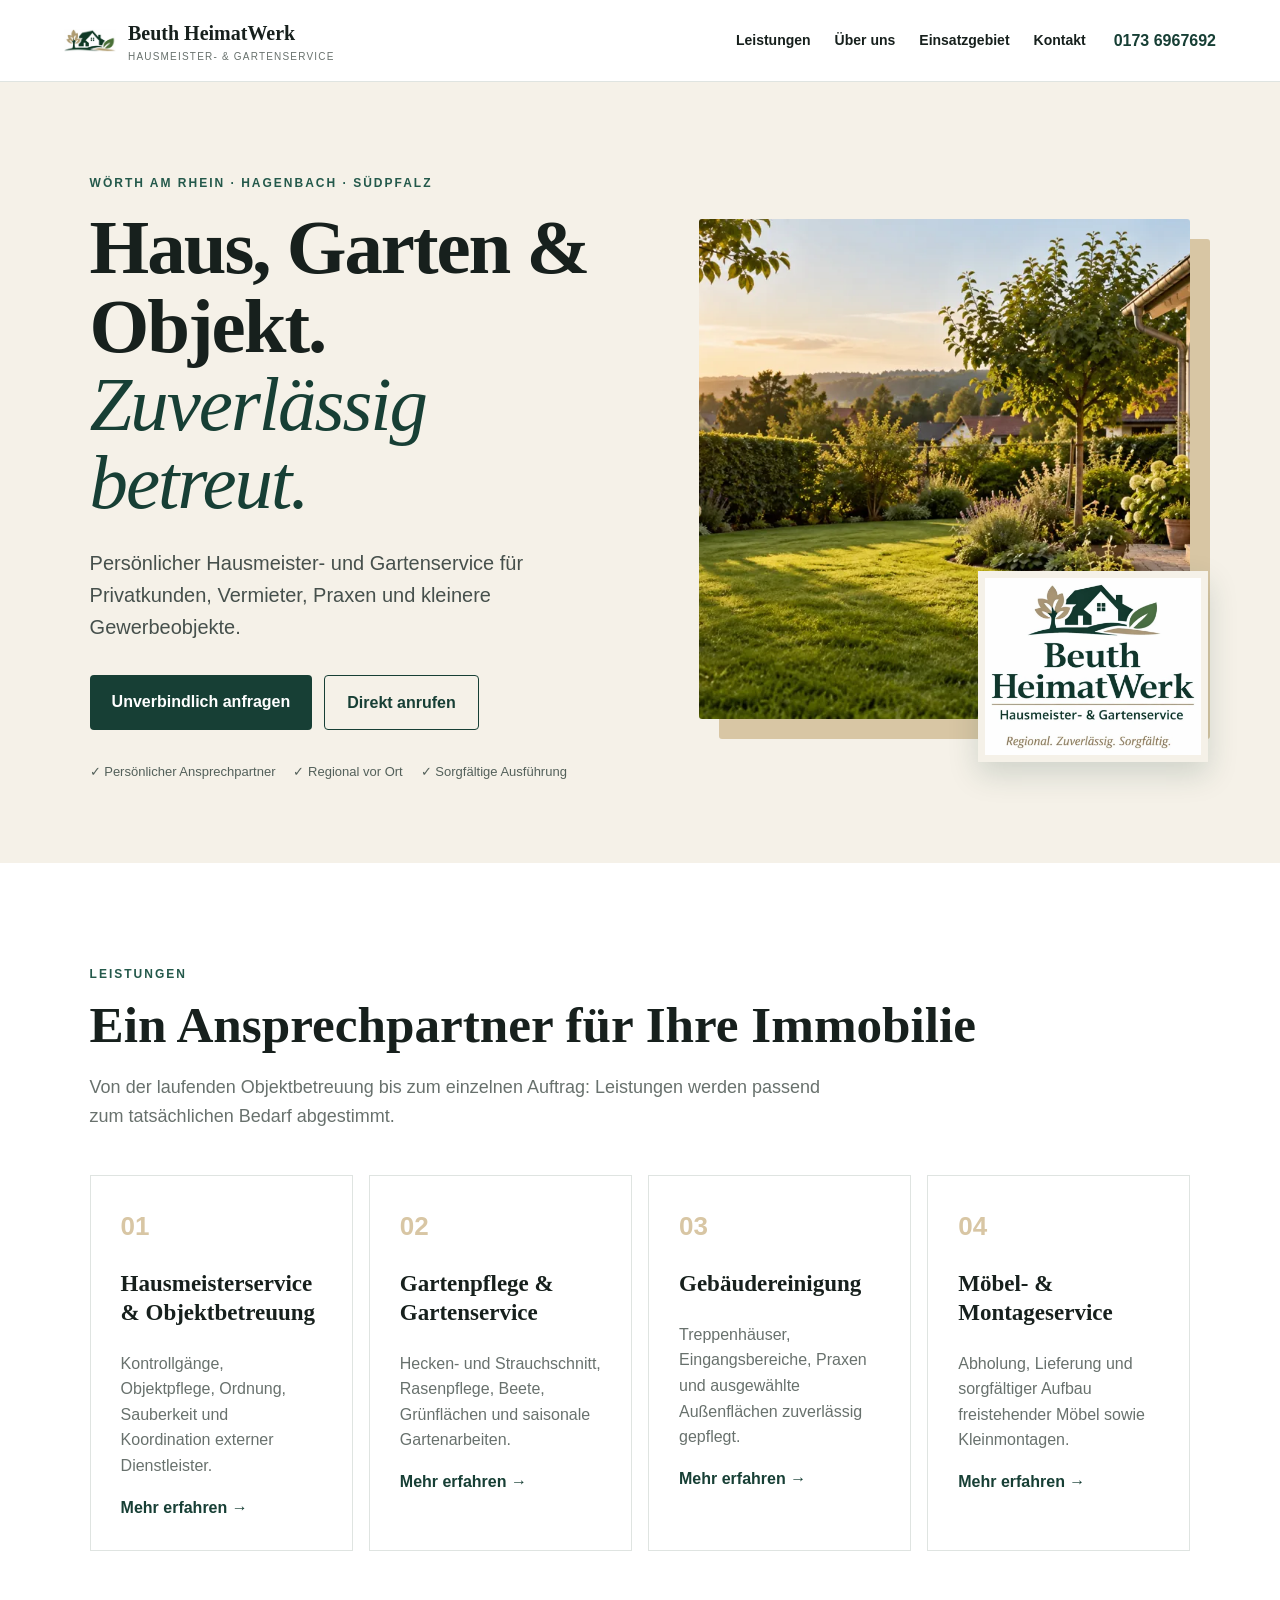
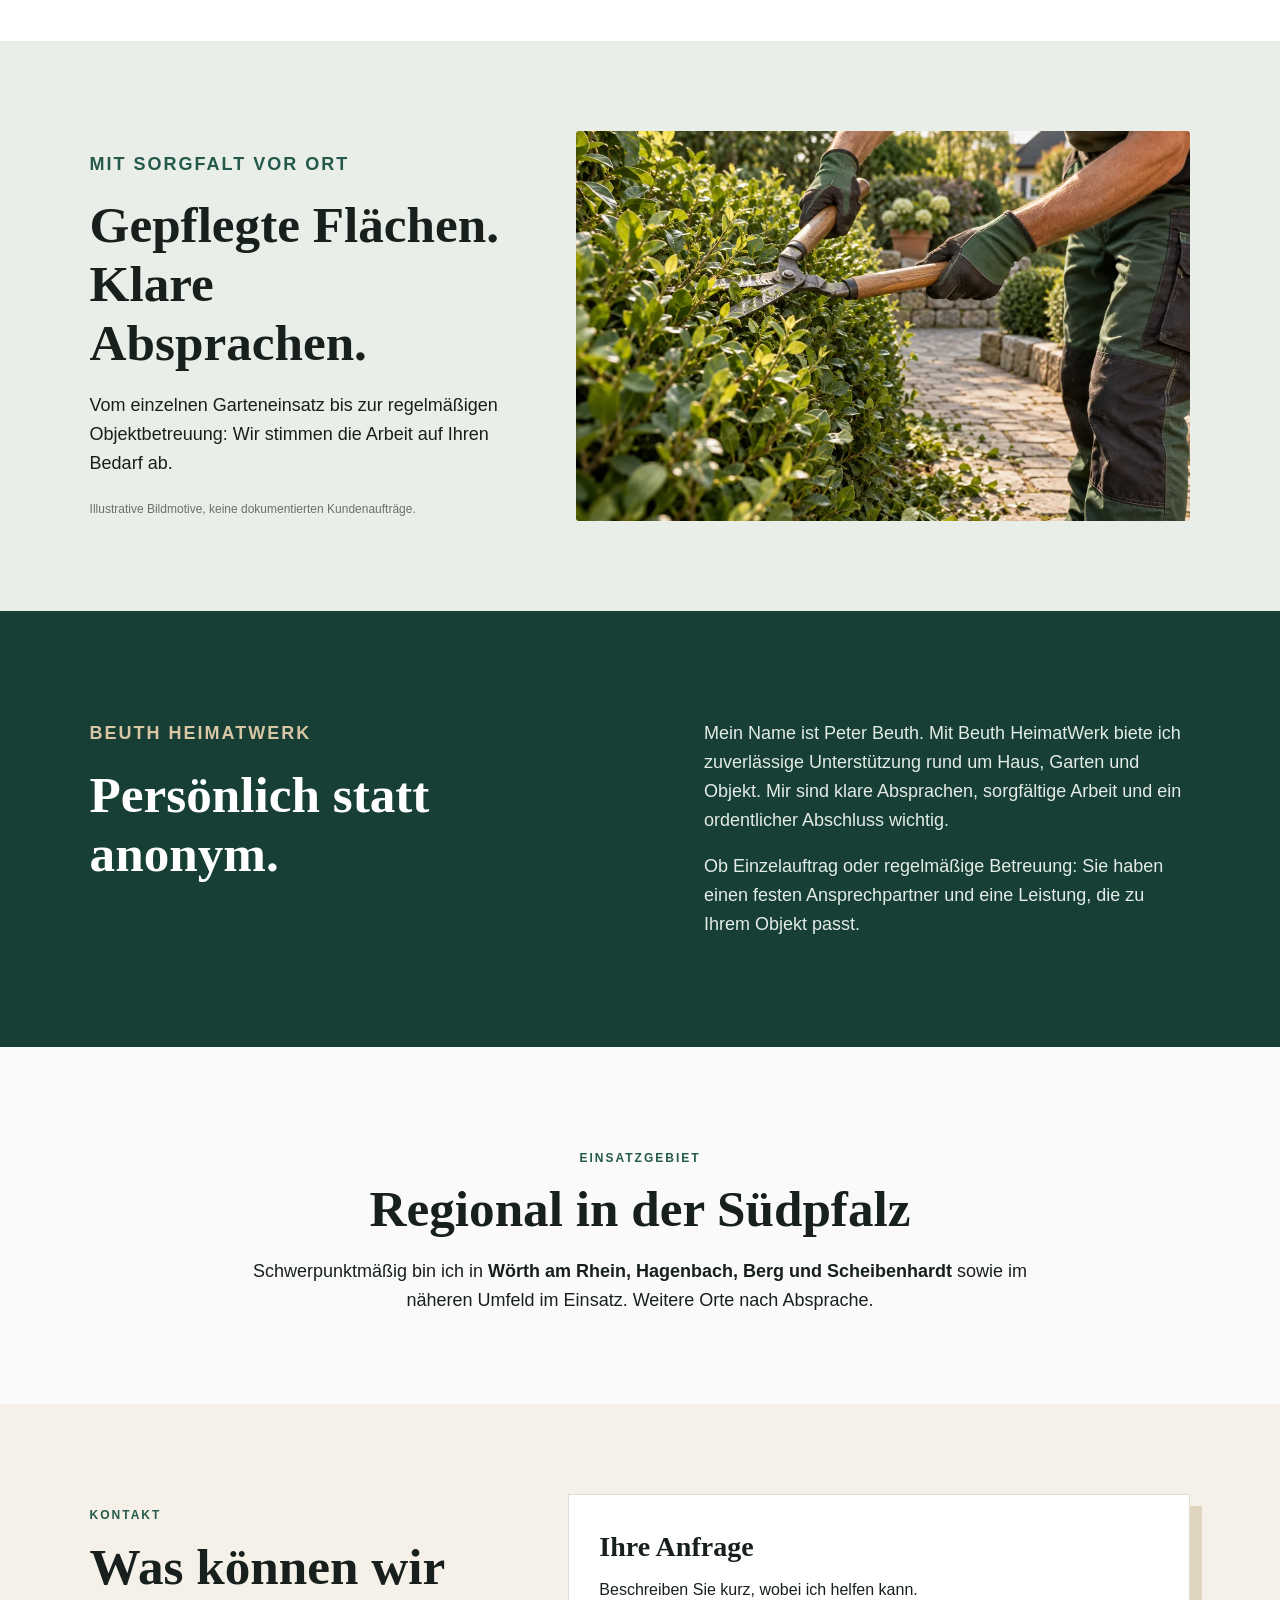
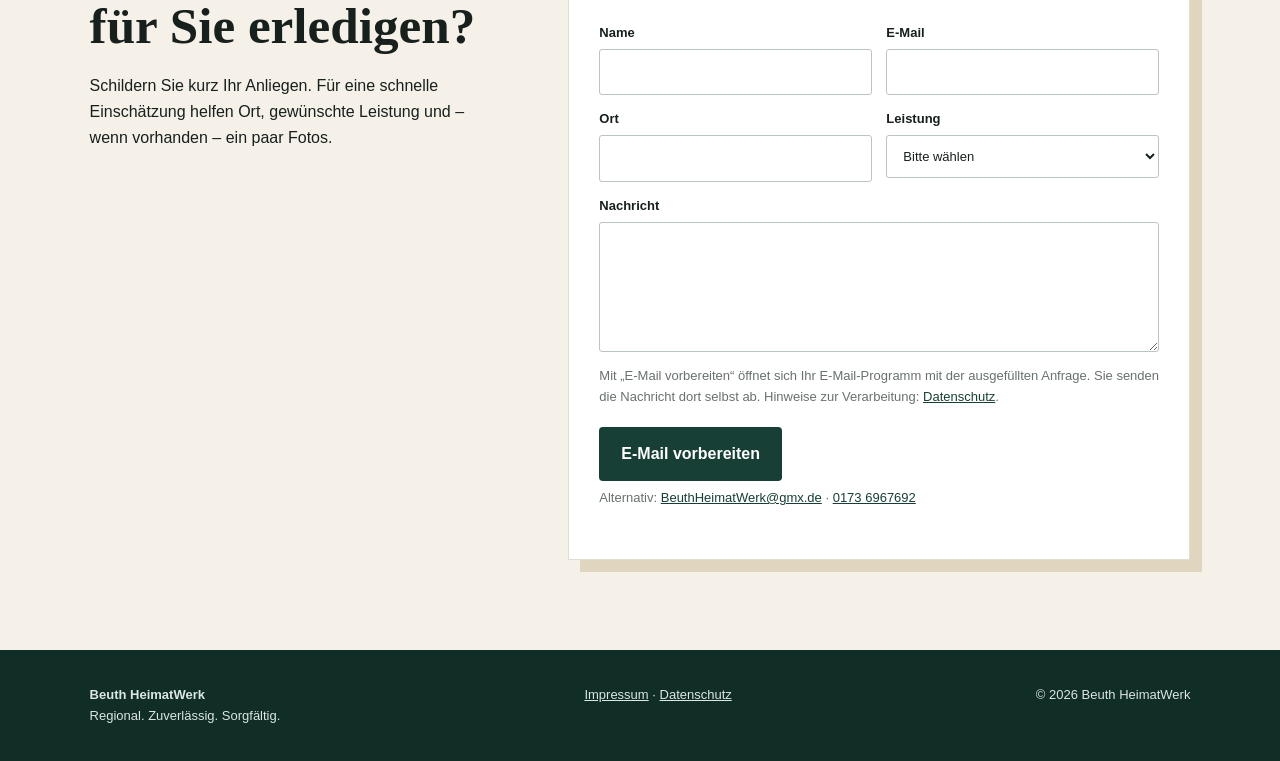
==== commit ac75c8bb: "Display correct logo directly in site headers and refresh stylesheet" ====
--- a/index.html
+++ b/index.html
@@ -1,5 +1,5 @@
-<!doctype html><html lang="de"><head><meta charset="utf-8"><meta name="viewport" content="width=device-width,initial-scale=1"><title>Hausmeister- & Gartenservice Wörth am Rhein | Beuth HeimatWerk</title><meta name="description" content="Beuth HeimatWerk: Hausmeisterservice, Objektbetreuung, Gartenpflege und Gebäudereinigung in Wörth am Rhein, Hagenbach, Berg und Scheibenhardt."><link rel="stylesheet" href="assets/css/style.css"><link rel="canonical" href="https://peet1112.github.io/Beuth-HeimatWerk/"><meta property="og:title" content="Beuth HeimatWerk – Hausmeister- & Gartenservice"><meta property="og:description" content="Regional. Zuverlässig. Sorgfältig. Hausmeisterservice, Objektbetreuung, Gartenpflege und Reinigung rund um Wörth am Rhein."><meta property="og:type" content="website"><script type="application/ld+json">{"@context":"https://schema.org","@type":"LocalBusiness","name":"Beuth HeimatWerk","description":"Hausmeister- & Gartenservice","telephone":"+491736967692","email":"BeuthHeimatWerk@gmx.de","address":{"@type":"PostalAddress","streetAddress":"Marienstraße 14","postalCode":"76744","addressLocality":"Wörth am Rhein","addressCountry":"DE"},"areaServed":["Wörth am Rhein","Hagenbach","Berg (Pfalz)","Scheibenhardt"],"url":"https://peet1112.github.io/Beuth-HeimatWerk/"}</script></head><body>
-<header><a class="brand" href="index.html"><span class="brand-icon" aria-hidden="true"></span><span>Beuth HeimatWerk<small>Hausmeister- & Gartenservice</small></span></a><button class="menu" aria-label="Menü öffnen">☰</button><nav><a href="#leistungen">Leistungen</a><a href="#ueber-uns">Über uns</a><a href="#gebiet">Einsatzgebiet</a><a href="#kontakt">Kontakt</a></nav><a class="call top" href="tel:+491736967692">0173 6967692</a></header>
+<!doctype html><html lang="de"><head><meta charset="utf-8"><meta name="viewport" content="width=device-width,initial-scale=1"><title>Hausmeister- & Gartenservice Wörth am Rhein | Beuth HeimatWerk</title><meta name="description" content="Beuth HeimatWerk: Hausmeisterservice, Objektbetreuung, Gartenpflege und Gebäudereinigung in Wörth am Rhein, Hagenbach, Berg und Scheibenhardt."><link rel="stylesheet" href="assets/css/style.css?v=20260928-2"><link rel="canonical" href="https://peet1112.github.io/Beuth-HeimatWerk/"><meta property="og:title" content="Beuth HeimatWerk – Hausmeister- & Gartenservice"><meta property="og:description" content="Regional. Zuverlässig. Sorgfältig. Hausmeisterservice, Objektbetreuung, Gartenpflege und Reinigung rund um Wörth am Rhein."><meta property="og:type" content="website"><script type="application/ld+json">{"@context":"https://schema.org","@type":"LocalBusiness","name":"Beuth HeimatWerk","description":"Hausmeister- & Gartenservice","telephone":"+491736967692","email":"BeuthHeimatWerk@gmx.de","address":{"@type":"PostalAddress","streetAddress":"Marienstraße 14","postalCode":"76744","addressLocality":"Wörth am Rhein","addressCountry":"DE"},"areaServed":["Wörth am Rhein","Hagenbach","Berg (Pfalz)","Scheibenhardt"],"url":"https://peet1112.github.io/Beuth-HeimatWerk/"}</script></head><body>
+<header><a class="brand" href="index.html"><img class="brand-icon" src="assets/img/beuth-logo-zeichen.webp" alt="" width="52" height="48"><span>Beuth HeimatWerk<small>Hausmeister- & Gartenservice</small></span></a><button class="menu" aria-label="Menü öffnen">☰</button><nav><a href="#leistungen">Leistungen</a><a href="#ueber-uns">Über uns</a><a href="#gebiet">Einsatzgebiet</a><a href="#kontakt">Kontakt</a></nav><a class="call top" href="tel:+491736967692">0173 6967692</a></header>
 <main><section class="hero"><div><p class="eyebrow">Wörth am Rhein · Hagenbach · Südpfalz</p><h1>Haus, Garten & Objekt.<br><em>Zuverlässig betreut.</em></h1><p class="lead">Persönlicher Hausmeister- und Gartenservice für Privatkunden, Vermieter, Praxen und kleinere Gewerbeobjekte.</p><div class="actions"><a class="btn" href="#kontakt">Unverbindlich anfragen</a><a class="btn ghost" href="tel:+491736967692">Direkt anrufen</a></div><div class="trust"><span>✓ Persönlicher Ansprechpartner</span><span>✓ Regional vor Ort</span><span>✓ Sorgfältige Ausführung</span></div></div><div class="hero-media"><img class="hero-photo" src="assets/img/garten-haus.webp" alt="Illustratives Motiv eines gepflegten Gartens an einem Wohnhaus" width="1200" height="675"><div class="hero-logo"><img src="assets/img/beuth-logo-mit-claim.webp" alt="Beuth HeimatWerk – Hausmeister- und Gartenservice. Regional. Zuverlässig. Sorgfältig." width="800" height="658"></div></div></section>
 <section id="leistungen" class="section"><p class="eyebrow">Leistungen</p><h2>Ein Ansprechpartner für Ihre Immobilie</h2><p class="intro">Von der laufenden Objektbetreuung bis zum einzelnen Auftrag: Leistungen werden passend zum tatsächlichen Bedarf abgestimmt.</p><div class="grid">
 <a class="card" href="hausmeisterservice.html"><b>01</b><h3>Hausmeisterservice & Objektbetreuung</h3><p>Kontrollgänge, Objektpflege, Ordnung, Sauberkeit und Koordination externer Dienstleister.</p><span>Mehr erfahren →</span></a>
--- a/assets/css/style.css
+++ b/assets/css/style.css
@@ -1,6 +1,6 @@
 :root{--green:#173f35;--green2:#24594b;--sand:#d8c6a4;--cream:#f5f1e8;--ink:#17201d;--muted:#68716d;--white:#fff;--line:#dfe4e1}*{box-sizing:border-box}html{scroll-behavior:smooth}body{margin:0;font-family:Arial,Helvetica,sans-serif;color:var(--ink);background:#fff;line-height:1.6}a{color:inherit;text-decoration:none}header{height:82px;display:flex;align-items:center;gap:28px;padding:0 max(5vw,24px);border-bottom:1px solid var(--line);position:sticky;top:0;background:rgba(255,255,255,.96);z-index:20}.brand{display:flex;align-items:center;gap:12px;font-family:Georgia,serif;font-size:20px;font-weight:700;margin-right:auto}.brand small{display:block;font-family:Arial,sans-serif;font-size:10px;letter-spacing:1.2px;text-transform:uppercase;font-weight:400;color:var(--muted)}.mark{display:grid;place-items:center;width:44px;height:44px;background:var(--green);color:var(--sand);border-radius:50%;font-family:Georgia,serif}nav{display:flex;gap:24px;font-size:14px;font-weight:600}nav a:hover{color:var(--green2)}.call{font-weight:700;color:var(--green)}.menu{display:none;background:none;border:0;font-size:24px}.hero{min-height:650px;background:var(--cream);display:grid;grid-template-columns:1.25fr .75fr;gap:8vw;align-items:center;padding:80px max(7vw,28px)}.eyebrow{text-transform:uppercase;letter-spacing:2px;color:var(--green2);font-size:12px;font-weight:700}.hero h1{font-family:Georgia,serif;font-size:clamp(44px,6vw,78px);line-height:1.02;margin:16px 0 24px;letter-spacing:-2px}.hero h1 em{color:var(--green);font-weight:400}.lead{font-size:20px;max-width:680px;color:#46504c}.actions{display:flex;gap:12px;margin:32px 0}.btn{display:inline-block;background:var(--green);color:#fff;padding:14px 22px;border-radius:4px;font-weight:700}.btn:hover{background:var(--green2)}.btn.ghost{background:transparent;color:var(--green);border:1px solid var(--green)}.trust{display:flex;flex-wrap:wrap;gap:18px;font-size:13px;color:#53605a}.hero-card{min-height:390px;background:var(--green);color:#fff;padding:50px;display:flex;flex-direction:column;justify-content:center;box-shadow:22px 22px 0 var(--sand)}.hero-card span{font-family:Georgia,serif;font-size:36px}.hero-card p{color:var(--sand);letter-spacing:2px;text-transform:uppercase}.section,.split,.area,.contact{padding:90px max(7vw,28px)}h2{font-family:Georgia,serif;font-size:clamp(34px,4vw,52px);line-height:1.15;margin:8px 0 18px}.intro{max-width:760px;color:var(--muted);font-size:18px}.grid{display:grid;grid-template-columns:repeat(4,1fr);gap:16px;margin-top:44px}.card{border:1px solid var(--line);padding:30px;min-height:310px;transition:.2s}.card:hover{transform:translateY(-4px);border-color:var(--green)}.card b{color:var(--sand);font-size:26px}.card h3{font-family:Georgia,serif;font-size:23px;line-height:1.25}.card p{color:var(--muted)}.card span{color:var(--green);font-weight:700}.split{display:grid;grid-template-columns:1fr 1fr;gap:10vw;background:var(--green);color:#fff}.split .eyebrow{color:var(--sand)}.split p{font-size:18px;color:#e3ebe7}.area{text-align:center;background:#fafafa}.area p:last-child{max-width:800px;margin:auto;font-size:18px}.contact{display:grid;grid-template-columns:1.2fr .8fr;gap:8vw;background:var(--cream)}.contactbox{display:flex;flex-direction:column;gap:16px}.contactbox>a:not(.btn){font-size:20px;font-weight:700;border-bottom:1px solid #ccc;padding-bottom:12px}.contactbox small{display:block;font-size:11px;text-transform:uppercase;color:var(--muted);letter-spacing:1px}footer{background:#102d26;color:#dce6e2;padding:35px max(7vw,28px);display:flex;justify-content:space-between;gap:20px;font-size:13px}footer a{text-decoration:underline}.pagehero{padding:80px max(7vw,28px);background:var(--cream)}.pagehero h1{font-family:Georgia,serif;font-size:clamp(40px,5vw,64px);line-height:1.08;max-width:900px}.content{max-width:1050px;margin:auto;padding:70px 28px}.content h2{font-size:34px}.services{display:grid;grid-template-columns:1fr 1fr;gap:14px;margin:30px 0}.service{padding:20px;border-left:3px solid var(--sand);background:#fafafa}.back{color:var(--green);font-weight:700}@media(max-width:900px){header{height:70px}.top{display:none}.menu{display:block}nav{display:none;position:absolute;top:70px;left:0;right:0;background:#fff;padding:20px 28px;flex-direction:column;border-bottom:1px solid var(--line)}nav.open{display:flex}.hero{grid-template-columns:1fr;padding-top:55px}.hero-card{min-height:240px}.grid{grid-template-columns:1fr 1fr}.split,.contact{grid-template-columns:1fr}.services{grid-template-columns:1fr}}@media(max-width:560px){.brand{font-size:17px}.mark{width:38px;height:38px}.hero{min-height:auto;padding:50px 22px}.hero h1{font-size:43px}.hero-card{padding:32px;box-shadow:10px 10px 0 var(--sand)}.hero-card span{font-size:29px}.grid{grid-template-columns:1fr}.section,.split,.area,.contact{padding:65px 22px}.actions{flex-direction:column}.trust{flex-direction:column;gap:5px}footer{flex-direction:column}}
 /* Bildwelt und Anfrage */
-.brand-icon{width:52px;height:48px;flex:none;background:url("../img/beuth-logo-zeichen.webp") center/contain no-repeat}
+.brand-icon{width:52px;height:48px;flex:none;object-fit:contain}
 .hero{grid-template-columns:minmax(0,1fr) minmax(360px,.9fr);gap:5vw;min-height:690px;background:#f5f1e8}
 .hero-media{position:relative;min-height:500px}
 .hero-photo{width:100%;height:500px;object-fit:cover;border-radius:3px;box-shadow:20px 20px 0 #d8c6a4}
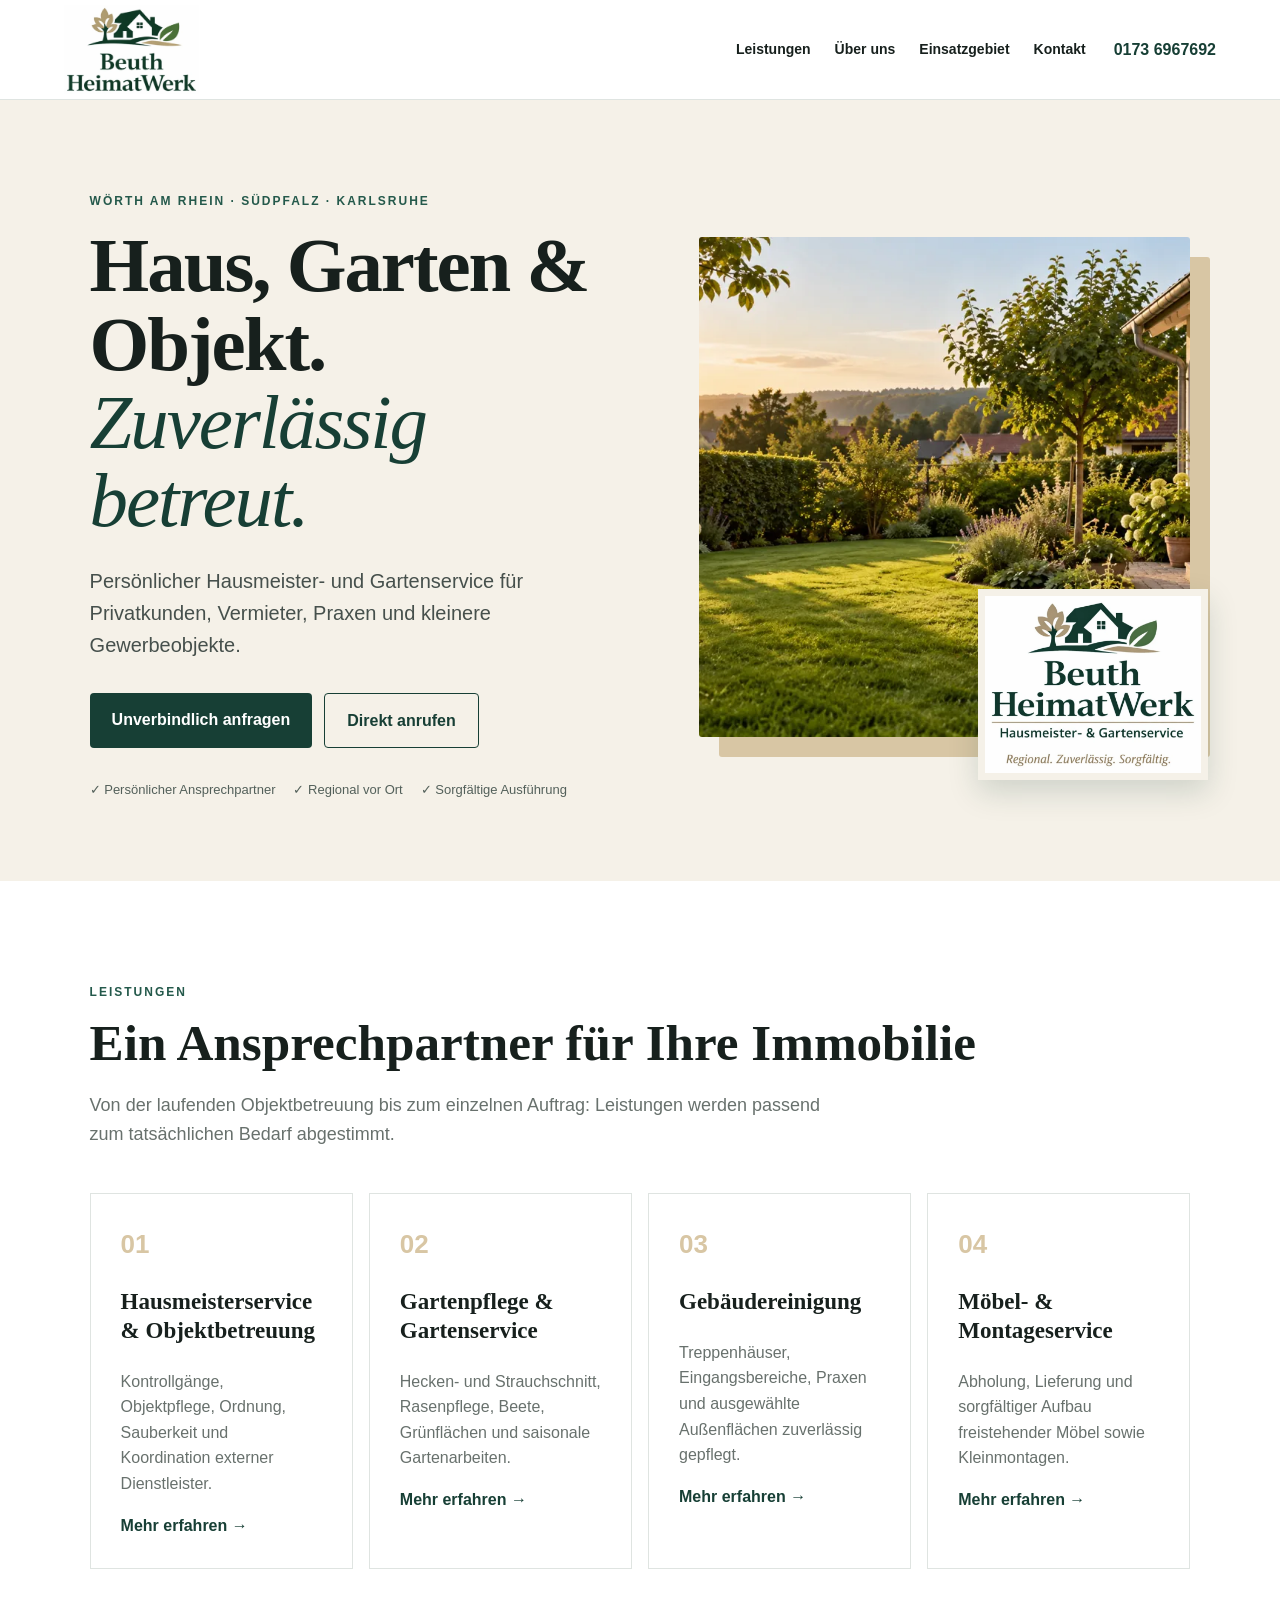
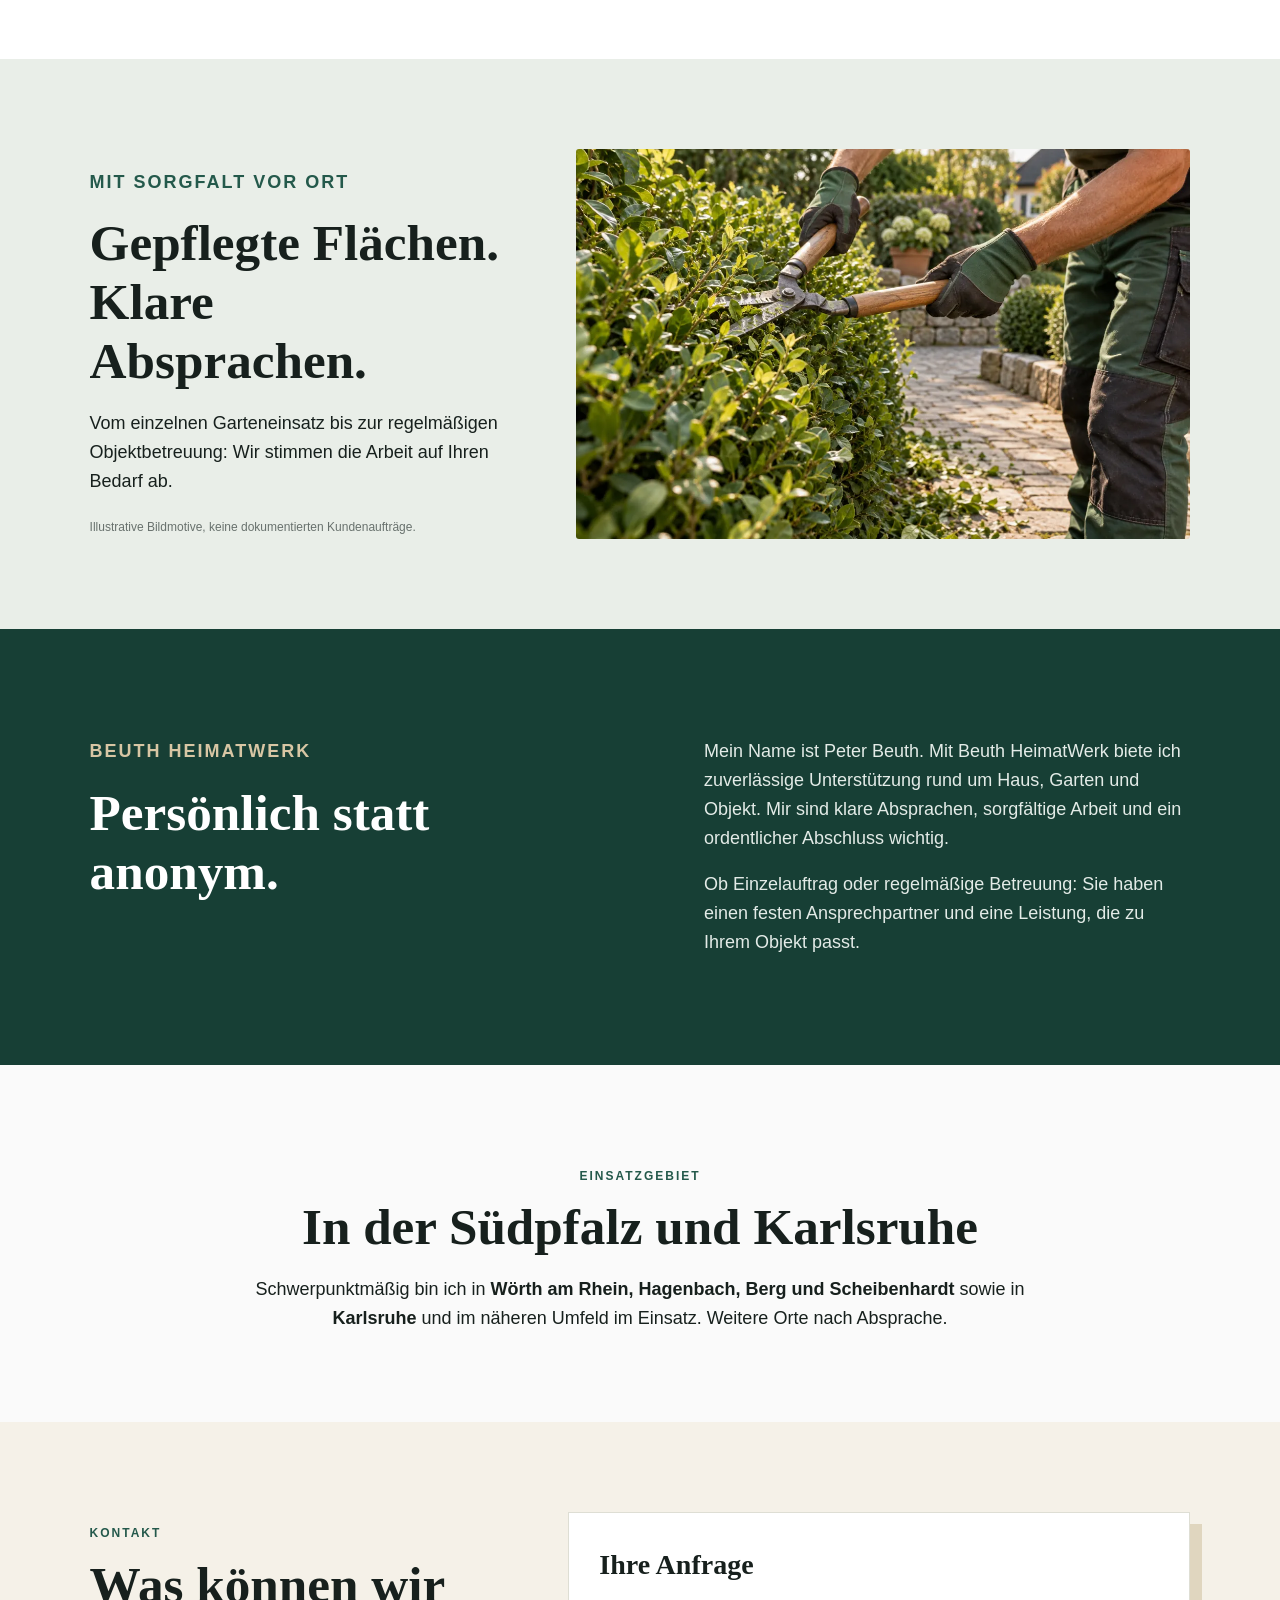
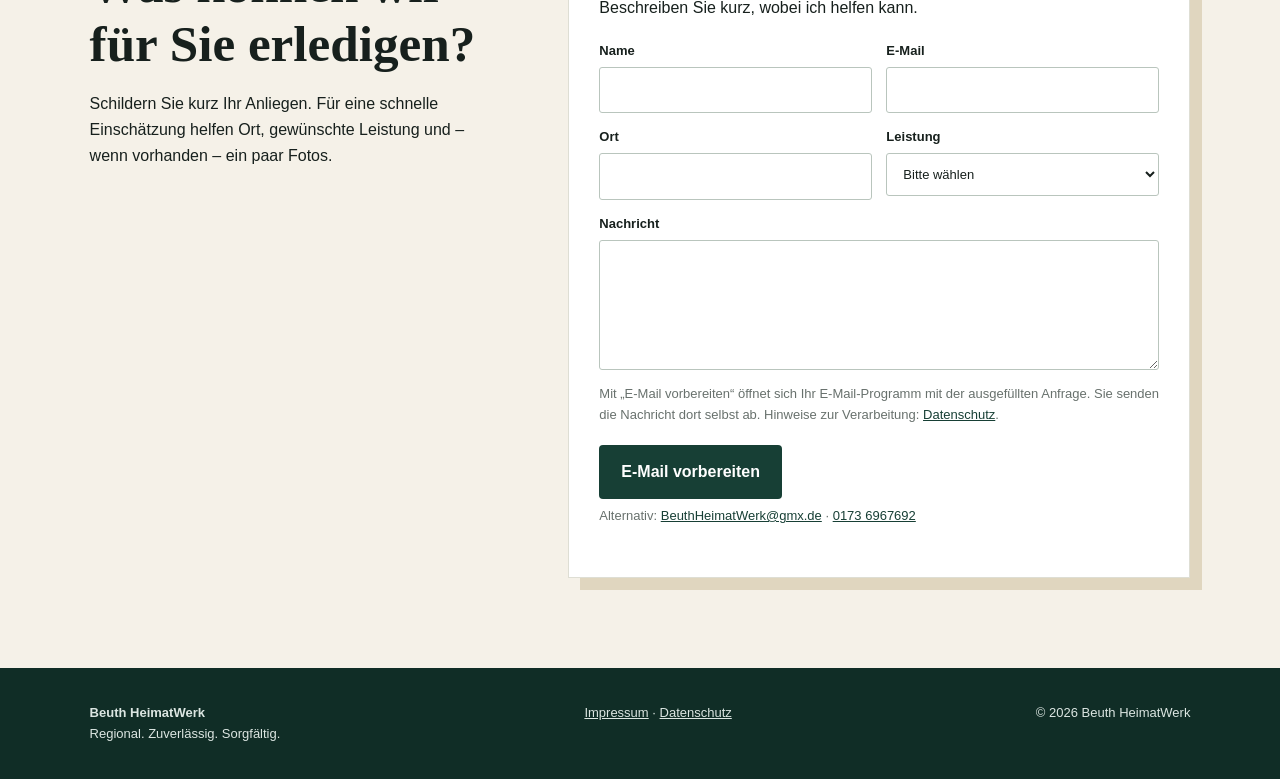
==== commit 469f22ce: "Show full logo in header and include Karlsruhe in service area SEO" ====
--- a/index.html
+++ b/index.html
@@ -1,6 +1,6 @@
-<!doctype html><html lang="de"><head><meta charset="utf-8"><meta name="viewport" content="width=device-width,initial-scale=1"><title>Hausmeister- & Gartenservice Wörth am Rhein | Beuth HeimatWerk</title><meta name="description" content="Beuth HeimatWerk: Hausmeisterservice, Objektbetreuung, Gartenpflege und Gebäudereinigung in Wörth am Rhein, Hagenbach, Berg und Scheibenhardt."><link rel="stylesheet" href="assets/css/style.css?v=20260928-2"><link rel="canonical" href="https://peet1112.github.io/Beuth-HeimatWerk/"><meta property="og:title" content="Beuth HeimatWerk – Hausmeister- & Gartenservice"><meta property="og:description" content="Regional. Zuverlässig. Sorgfältig. Hausmeisterservice, Objektbetreuung, Gartenpflege und Reinigung rund um Wörth am Rhein."><meta property="og:type" content="website"><script type="application/ld+json">{"@context":"https://schema.org","@type":"LocalBusiness","name":"Beuth HeimatWerk","description":"Hausmeister- & Gartenservice","telephone":"+491736967692","email":"BeuthHeimatWerk@gmx.de","address":{"@type":"PostalAddress","streetAddress":"Marienstraße 14","postalCode":"76744","addressLocality":"Wörth am Rhein","addressCountry":"DE"},"areaServed":["Wörth am Rhein","Hagenbach","Berg (Pfalz)","Scheibenhardt"],"url":"https://peet1112.github.io/Beuth-HeimatWerk/"}</script></head><body>
-<header><a class="brand" href="index.html"><img class="brand-icon" src="assets/img/beuth-logo-zeichen.webp" alt="" width="52" height="48"><span>Beuth HeimatWerk<small>Hausmeister- & Gartenservice</small></span></a><button class="menu" aria-label="Menü öffnen">☰</button><nav><a href="#leistungen">Leistungen</a><a href="#ueber-uns">Über uns</a><a href="#gebiet">Einsatzgebiet</a><a href="#kontakt">Kontakt</a></nav><a class="call top" href="tel:+491736967692">0173 6967692</a></header>
-<main><section class="hero"><div><p class="eyebrow">Wörth am Rhein · Hagenbach · Südpfalz</p><h1>Haus, Garten & Objekt.<br><em>Zuverlässig betreut.</em></h1><p class="lead">Persönlicher Hausmeister- und Gartenservice für Privatkunden, Vermieter, Praxen und kleinere Gewerbeobjekte.</p><div class="actions"><a class="btn" href="#kontakt">Unverbindlich anfragen</a><a class="btn ghost" href="tel:+491736967692">Direkt anrufen</a></div><div class="trust"><span>✓ Persönlicher Ansprechpartner</span><span>✓ Regional vor Ort</span><span>✓ Sorgfältige Ausführung</span></div></div><div class="hero-media"><img class="hero-photo" src="assets/img/garten-haus.webp" alt="Illustratives Motiv eines gepflegten Gartens an einem Wohnhaus" width="1200" height="675"><div class="hero-logo"><img src="assets/img/beuth-logo-mit-claim.webp" alt="Beuth HeimatWerk – Hausmeister- und Gartenservice. Regional. Zuverlässig. Sorgfältig." width="800" height="658"></div></div></section>
+<!doctype html><html lang="de"><head><meta charset="utf-8"><meta name="viewport" content="width=device-width,initial-scale=1"><title>Hausmeisterservice Karlsruhe & Wörth am Rhein | Beuth HeimatWerk</title><meta name="description" content="Beuth HeimatWerk: Hausmeisterservice, Objektbetreuung, Gartenpflege und Gebäudereinigung in Wörth am Rhein, Karlsruhe, Hagenbach, Berg und Scheibenhardt."><link rel="stylesheet" href="assets/css/style.css?v=20260928-3"><link rel="canonical" href="https://peet1112.github.io/Beuth-HeimatWerk/"><meta property="og:title" content="Beuth HeimatWerk – Hausmeister- & Gartenservice"><meta property="og:description" content="Regional. Zuverlässig. Sorgfältig. Hausmeisterservice, Objektbetreuung, Gartenpflege und Reinigung in Wörth am Rhein und Karlsruhe."><meta property="og:type" content="website"><script type="application/ld+json">{"@context":"https://schema.org","@type":"LocalBusiness","name":"Beuth HeimatWerk","description":"Hausmeister- & Gartenservice","telephone":"+491736967692","email":"BeuthHeimatWerk@gmx.de","address":{"@type":"PostalAddress","streetAddress":"Marienstraße 14","postalCode":"76744","addressLocality":"Wörth am Rhein","addressCountry":"DE"},"areaServed":["Wörth am Rhein","Hagenbach","Berg (Pfalz)","Scheibenhardt","Karlsruhe"],"url":"https://peet1112.github.io/Beuth-HeimatWerk/"}</script></head><body>
+<header><a class="brand" href="index.html"><img class="brand-logo" src="assets/img/beuth-logo-wortmarke.webp" alt="Beuth HeimatWerk" width="700" height="461"></a><button class="menu" aria-label="Menü öffnen">☰</button><nav><a href="#leistungen">Leistungen</a><a href="#ueber-uns">Über uns</a><a href="#gebiet">Einsatzgebiet</a><a href="#kontakt">Kontakt</a></nav><a class="call top" href="tel:+491736967692">0173 6967692</a></header>
+<main><section class="hero"><div><p class="eyebrow">Wörth am Rhein · Südpfalz · Karlsruhe</p><h1>Haus, Garten & Objekt.<br><em>Zuverlässig betreut.</em></h1><p class="lead">Persönlicher Hausmeister- und Gartenservice für Privatkunden, Vermieter, Praxen und kleinere Gewerbeobjekte.</p><div class="actions"><a class="btn" href="#kontakt">Unverbindlich anfragen</a><a class="btn ghost" href="tel:+491736967692">Direkt anrufen</a></div><div class="trust"><span>✓ Persönlicher Ansprechpartner</span><span>✓ Regional vor Ort</span><span>✓ Sorgfältige Ausführung</span></div></div><div class="hero-media"><img class="hero-photo" src="assets/img/garten-haus.webp" alt="Illustratives Motiv eines gepflegten Gartens an einem Wohnhaus" width="1200" height="675"><div class="hero-logo"><img src="assets/img/beuth-logo-mit-claim.webp" alt="Beuth HeimatWerk – Hausmeister- und Gartenservice. Regional. Zuverlässig. Sorgfältig." width="800" height="658"></div></div></section>
 <section id="leistungen" class="section"><p class="eyebrow">Leistungen</p><h2>Ein Ansprechpartner für Ihre Immobilie</h2><p class="intro">Von der laufenden Objektbetreuung bis zum einzelnen Auftrag: Leistungen werden passend zum tatsächlichen Bedarf abgestimmt.</p><div class="grid">
 <a class="card" href="hausmeisterservice.html"><b>01</b><h3>Hausmeisterservice & Objektbetreuung</h3><p>Kontrollgänge, Objektpflege, Ordnung, Sauberkeit und Koordination externer Dienstleister.</p><span>Mehr erfahren →</span></a>
 <a class="card" href="gartenservice.html"><b>02</b><h3>Gartenpflege & Gartenservice</h3><p>Hecken- und Strauchschnitt, Rasenpflege, Beete, Grünflächen und saisonale Gartenarbeiten.</p><span>Mehr erfahren →</span></a>
@@ -8,6 +8,6 @@
 <a class="card" href="moebelservice.html"><b>04</b><h3>Möbel- & Montageservice</h3><p>Abholung, Lieferung und sorgfältiger Aufbau freistehender Möbel sowie Kleinmontagen.</p><span>Mehr erfahren →</span></a></div></section>
 <section class="work-photo section" aria-label="Einblick in die Gartenpflege"><div class="work-photo-copy"><p class="eyebrow">Mit Sorgfalt vor Ort</p><h2>Gepflegte Flächen. Klare Absprachen.</h2><p>Vom einzelnen Garteneinsatz bis zur regelmäßigen Objektbetreuung: Wir stimmen die Arbeit auf Ihren Bedarf ab.</p><small>Illustrative Bildmotive, keine dokumentierten Kundenaufträge.</small></div><img src="assets/img/heckenschnitt.webp" alt="Illustratives Motiv: Hände schneiden eine Hecke mit einer Gartenschere" width="1200" height="800" loading="lazy"></section>
 <section id="ueber-uns" class="split"><div><p class="eyebrow">Beuth HeimatWerk</p><h2>Persönlich statt anonym.</h2></div><div><p>Mein Name ist Peter Beuth. Mit Beuth HeimatWerk biete ich zuverlässige Unterstützung rund um Haus, Garten und Objekt. Mir sind klare Absprachen, sorgfältige Arbeit und ein ordentlicher Abschluss wichtig.</p><p>Ob Einzelauftrag oder regelmäßige Betreuung: Sie haben einen festen Ansprechpartner und eine Leistung, die zu Ihrem Objekt passt.</p></div></section>
-<section id="gebiet" class="area"><p class="eyebrow">Einsatzgebiet</p><h2>Regional in der Südpfalz</h2><p>Schwerpunktmäßig bin ich in <strong>Wörth am Rhein, Hagenbach, Berg und Scheibenhardt</strong> sowie im näheren Umfeld im Einsatz. Weitere Orte nach Absprache.</p></section>
+<section id="gebiet" class="area"><p class="eyebrow">Einsatzgebiet</p><h2>In der Südpfalz und Karlsruhe</h2><p>Schwerpunktmäßig bin ich in <strong>Wörth am Rhein, Hagenbach, Berg und Scheibenhardt</strong> sowie in <strong>Karlsruhe</strong> und im näheren Umfeld im Einsatz. Weitere Orte nach Absprache.</p></section>
 <section id="kontakt" class="contact"><div><p class="eyebrow">Kontakt</p><h2>Was können wir für Sie erledigen?</h2><p>Schildern Sie kurz Ihr Anliegen. Für eine schnelle Einschätzung helfen Ort, gewünschte Leistung und – wenn vorhanden – ein paar Fotos.</p></div><div class="contactbox"><form id="anfrage" class="contact-form"><h3>Ihre Anfrage</h3><p>Beschreiben Sie kurz, wobei ich helfen kann.</p><div class="form-row"><label>Name <input name="name" autocomplete="name" required maxlength="100"></label><label>E-Mail <input name="email" type="email" autocomplete="email" required maxlength="200"></label></div><div class="form-row"><label>Ort <input name="ort" autocomplete="address-level2" maxlength="100"></label><label>Leistung <select name="leistung"><option value="">Bitte wählen</option><option>Hausmeisterservice & Objektbetreuung</option><option>Gartenpflege</option><option>Gebäudereinigung</option><option>Möbel- & Montageservice</option><option>Sonstiges</option></select></label></div><label>Nachricht <textarea name="nachricht" rows="5" required maxlength="3000"></textarea></label><p class="form-note">Mit „E-Mail vorbereiten“ öffnet sich Ihr E-Mail-Programm mit der ausgefüllten Anfrage. Sie senden die Nachricht dort selbst ab. Hinweise zur Verarbeitung: <a href="datenschutz.html">Datenschutz</a>.</p><button class="btn" type="submit">E-Mail vorbereiten</button><p class="form-fallback">Alternativ: <a href="mailto:BeuthHeimatWerk@gmx.de">BeuthHeimatWerk@gmx.de</a> · <a href="tel:+491736967692">0173 6967692</a></p></form></div></section></main>
 <footer><div><strong>Beuth HeimatWerk</strong><br><span>Regional. Zuverlässig. Sorgfältig.</span></div><div><a href="impressum.html">Impressum</a> · <a href="datenschutz.html">Datenschutz</a></div><div>© 2026 Beuth HeimatWerk</div></footer><script src="assets/js/main.js"></script></body></html>
--- a/assets/css/style.css
+++ b/assets/css/style.css
@@ -1,6 +1,6 @@
-:root{--green:#173f35;--green2:#24594b;--sand:#d8c6a4;--cream:#f5f1e8;--ink:#17201d;--muted:#68716d;--white:#fff;--line:#dfe4e1}*{box-sizing:border-box}html{scroll-behavior:smooth}body{margin:0;font-family:Arial,Helvetica,sans-serif;color:var(--ink);background:#fff;line-height:1.6}a{color:inherit;text-decoration:none}header{height:82px;display:flex;align-items:center;gap:28px;padding:0 max(5vw,24px);border-bottom:1px solid var(--line);position:sticky;top:0;background:rgba(255,255,255,.96);z-index:20}.brand{display:flex;align-items:center;gap:12px;font-family:Georgia,serif;font-size:20px;font-weight:700;margin-right:auto}.brand small{display:block;font-family:Arial,sans-serif;font-size:10px;letter-spacing:1.2px;text-transform:uppercase;font-weight:400;color:var(--muted)}.mark{display:grid;place-items:center;width:44px;height:44px;background:var(--green);color:var(--sand);border-radius:50%;font-family:Georgia,serif}nav{display:flex;gap:24px;font-size:14px;font-weight:600}nav a:hover{color:var(--green2)}.call{font-weight:700;color:var(--green)}.menu{display:none;background:none;border:0;font-size:24px}.hero{min-height:650px;background:var(--cream);display:grid;grid-template-columns:1.25fr .75fr;gap:8vw;align-items:center;padding:80px max(7vw,28px)}.eyebrow{text-transform:uppercase;letter-spacing:2px;color:var(--green2);font-size:12px;font-weight:700}.hero h1{font-family:Georgia,serif;font-size:clamp(44px,6vw,78px);line-height:1.02;margin:16px 0 24px;letter-spacing:-2px}.hero h1 em{color:var(--green);font-weight:400}.lead{font-size:20px;max-width:680px;color:#46504c}.actions{display:flex;gap:12px;margin:32px 0}.btn{display:inline-block;background:var(--green);color:#fff;padding:14px 22px;border-radius:4px;font-weight:700}.btn:hover{background:var(--green2)}.btn.ghost{background:transparent;color:var(--green);border:1px solid var(--green)}.trust{display:flex;flex-wrap:wrap;gap:18px;font-size:13px;color:#53605a}.hero-card{min-height:390px;background:var(--green);color:#fff;padding:50px;display:flex;flex-direction:column;justify-content:center;box-shadow:22px 22px 0 var(--sand)}.hero-card span{font-family:Georgia,serif;font-size:36px}.hero-card p{color:var(--sand);letter-spacing:2px;text-transform:uppercase}.section,.split,.area,.contact{padding:90px max(7vw,28px)}h2{font-family:Georgia,serif;font-size:clamp(34px,4vw,52px);line-height:1.15;margin:8px 0 18px}.intro{max-width:760px;color:var(--muted);font-size:18px}.grid{display:grid;grid-template-columns:repeat(4,1fr);gap:16px;margin-top:44px}.card{border:1px solid var(--line);padding:30px;min-height:310px;transition:.2s}.card:hover{transform:translateY(-4px);border-color:var(--green)}.card b{color:var(--sand);font-size:26px}.card h3{font-family:Georgia,serif;font-size:23px;line-height:1.25}.card p{color:var(--muted)}.card span{color:var(--green);font-weight:700}.split{display:grid;grid-template-columns:1fr 1fr;gap:10vw;background:var(--green);color:#fff}.split .eyebrow{color:var(--sand)}.split p{font-size:18px;color:#e3ebe7}.area{text-align:center;background:#fafafa}.area p:last-child{max-width:800px;margin:auto;font-size:18px}.contact{display:grid;grid-template-columns:1.2fr .8fr;gap:8vw;background:var(--cream)}.contactbox{display:flex;flex-direction:column;gap:16px}.contactbox>a:not(.btn){font-size:20px;font-weight:700;border-bottom:1px solid #ccc;padding-bottom:12px}.contactbox small{display:block;font-size:11px;text-transform:uppercase;color:var(--muted);letter-spacing:1px}footer{background:#102d26;color:#dce6e2;padding:35px max(7vw,28px);display:flex;justify-content:space-between;gap:20px;font-size:13px}footer a{text-decoration:underline}.pagehero{padding:80px max(7vw,28px);background:var(--cream)}.pagehero h1{font-family:Georgia,serif;font-size:clamp(40px,5vw,64px);line-height:1.08;max-width:900px}.content{max-width:1050px;margin:auto;padding:70px 28px}.content h2{font-size:34px}.services{display:grid;grid-template-columns:1fr 1fr;gap:14px;margin:30px 0}.service{padding:20px;border-left:3px solid var(--sand);background:#fafafa}.back{color:var(--green);font-weight:700}@media(max-width:900px){header{height:70px}.top{display:none}.menu{display:block}nav{display:none;position:absolute;top:70px;left:0;right:0;background:#fff;padding:20px 28px;flex-direction:column;border-bottom:1px solid var(--line)}nav.open{display:flex}.hero{grid-template-columns:1fr;padding-top:55px}.hero-card{min-height:240px}.grid{grid-template-columns:1fr 1fr}.split,.contact{grid-template-columns:1fr}.services{grid-template-columns:1fr}}@media(max-width:560px){.brand{font-size:17px}.mark{width:38px;height:38px}.hero{min-height:auto;padding:50px 22px}.hero h1{font-size:43px}.hero-card{padding:32px;box-shadow:10px 10px 0 var(--sand)}.hero-card span{font-size:29px}.grid{grid-template-columns:1fr}.section,.split,.area,.contact{padding:65px 22px}.actions{flex-direction:column}.trust{flex-direction:column;gap:5px}footer{flex-direction:column}}
+:root{--green:#173f35;--green2:#24594b;--sand:#d8c6a4;--cream:#f5f1e8;--ink:#17201d;--muted:#68716d;--white:#fff;--line:#dfe4e1}*{box-sizing:border-box}html{scroll-behavior:smooth}body{margin:0;font-family:Arial,Helvetica,sans-serif;color:var(--ink);background:#fff;line-height:1.6}a{color:inherit;text-decoration:none}header{height:100px;display:flex;align-items:center;gap:28px;padding:0 max(5vw,24px);border-bottom:1px solid var(--line);position:sticky;top:0;background:rgba(255,255,255,.96);z-index:20}.brand{display:flex;align-items:center;gap:12px;font-family:Georgia,serif;font-size:20px;font-weight:700;margin-right:auto}.brand small{display:block;font-family:Arial,sans-serif;font-size:10px;letter-spacing:1.2px;text-transform:uppercase;font-weight:400;color:var(--muted)}.mark{display:grid;place-items:center;width:44px;height:44px;background:var(--green);color:var(--sand);border-radius:50%;font-family:Georgia,serif}nav{display:flex;gap:24px;font-size:14px;font-weight:600}nav a:hover{color:var(--green2)}.call{font-weight:700;color:var(--green)}.menu{display:none;background:none;border:0;font-size:24px}.hero{min-height:650px;background:var(--cream);display:grid;grid-template-columns:1.25fr .75fr;gap:8vw;align-items:center;padding:80px max(7vw,28px)}.eyebrow{text-transform:uppercase;letter-spacing:2px;color:var(--green2);font-size:12px;font-weight:700}.hero h1{font-family:Georgia,serif;font-size:clamp(44px,6vw,78px);line-height:1.02;margin:16px 0 24px;letter-spacing:-2px}.hero h1 em{color:var(--green);font-weight:400}.lead{font-size:20px;max-width:680px;color:#46504c}.actions{display:flex;gap:12px;margin:32px 0}.btn{display:inline-block;background:var(--green);color:#fff;padding:14px 22px;border-radius:4px;font-weight:700}.btn:hover{background:var(--green2)}.btn.ghost{background:transparent;color:var(--green);border:1px solid var(--green)}.trust{display:flex;flex-wrap:wrap;gap:18px;font-size:13px;color:#53605a}.hero-card{min-height:390px;background:var(--green);color:#fff;padding:50px;display:flex;flex-direction:column;justify-content:center;box-shadow:22px 22px 0 var(--sand)}.hero-card span{font-family:Georgia,serif;font-size:36px}.hero-card p{color:var(--sand);letter-spacing:2px;text-transform:uppercase}.section,.split,.area,.contact{padding:90px max(7vw,28px)}h2{font-family:Georgia,serif;font-size:clamp(34px,4vw,52px);line-height:1.15;margin:8px 0 18px}.intro{max-width:760px;color:var(--muted);font-size:18px}.grid{display:grid;grid-template-columns:repeat(4,1fr);gap:16px;margin-top:44px}.card{border:1px solid var(--line);padding:30px;min-height:310px;transition:.2s}.card:hover{transform:translateY(-4px);border-color:var(--green)}.card b{color:var(--sand);font-size:26px}.card h3{font-family:Georgia,serif;font-size:23px;line-height:1.25}.card p{color:var(--muted)}.card span{color:var(--green);font-weight:700}.split{display:grid;grid-template-columns:1fr 1fr;gap:10vw;background:var(--green);color:#fff}.split .eyebrow{color:var(--sand)}.split p{font-size:18px;color:#e3ebe7}.area{text-align:center;background:#fafafa}.area p:last-child{max-width:800px;margin:auto;font-size:18px}.contact{display:grid;grid-template-columns:1.2fr .8fr;gap:8vw;background:var(--cream)}.contactbox{display:flex;flex-direction:column;gap:16px}.contactbox>a:not(.btn){font-size:20px;font-weight:700;border-bottom:1px solid #ccc;padding-bottom:12px}.contactbox small{display:block;font-size:11px;text-transform:uppercase;color:var(--muted);letter-spacing:1px}footer{background:#102d26;color:#dce6e2;padding:35px max(7vw,28px);display:flex;justify-content:space-between;gap:20px;font-size:13px}footer a{text-decoration:underline}.pagehero{padding:80px max(7vw,28px);background:var(--cream)}.pagehero h1{font-family:Georgia,serif;font-size:clamp(40px,5vw,64px);line-height:1.08;max-width:900px}.content{max-width:1050px;margin:auto;padding:70px 28px}.content h2{font-size:34px}.services{display:grid;grid-template-columns:1fr 1fr;gap:14px;margin:30px 0}.service{padding:20px;border-left:3px solid var(--sand);background:#fafafa}.back{color:var(--green);font-weight:700}@media(max-width:900px){header{height:78px}.top{display:none}.menu{display:block}nav{display:none;position:absolute;top:78px;left:0;right:0;background:#fff;padding:20px 28px;flex-direction:column;border-bottom:1px solid var(--line)}nav.open{display:flex}.hero{grid-template-columns:1fr;padding-top:55px}.hero-card{min-height:240px}.grid{grid-template-columns:1fr 1fr}.split,.contact{grid-template-columns:1fr}.services{grid-template-columns:1fr}}@media(max-width:560px){.brand{font-size:17px}.mark{width:38px;height:38px}.hero{min-height:auto;padding:50px 22px}.hero h1{font-size:43px}.hero-card{padding:32px;box-shadow:10px 10px 0 var(--sand)}.hero-card span{font-size:29px}.grid{grid-template-columns:1fr}.section,.split,.area,.contact{padding:65px 22px}.actions{flex-direction:column}.trust{flex-direction:column;gap:5px}footer{flex-direction:column}}
 /* Bildwelt und Anfrage */
-.brand-icon{width:52px;height:48px;flex:none;object-fit:contain}
+.brand-logo{width:135px;height:89px;flex:none;object-fit:contain;display:block}
 .hero{grid-template-columns:minmax(0,1fr) minmax(360px,.9fr);gap:5vw;min-height:690px;background:#f5f1e8}
 .hero-media{position:relative;min-height:500px}
 .hero-photo{width:100%;height:500px;object-fit:cover;border-radius:3px;box-shadow:20px 20px 0 #d8c6a4}
@@ -16,4 +16,4 @@
 .contact-form input:focus,.contact-form select:focus,.contact-form textarea:focus{outline:2px solid var(--green2);outline-offset:1px}.contact-form .btn{border:0;cursor:pointer;font:inherit;font-weight:700}
 .form-note,.form-fallback{font-size:13px;color:var(--muted)}.form-note a,.form-fallback a{text-decoration:underline;color:var(--green)}
 @media(max-width:900px){.hero{grid-template-columns:1fr}.hero-media{min-height:380px;margin-right:16px}.hero-photo{height:380px}.work-photo,.contact{grid-template-columns:1fr}}
-@media(max-width:560px){.brand-icon{width:44px;height:40px}.hero-media{min-height:290px}.hero-photo{height:290px;box-shadow:10px 10px 0 var(--sand)}.hero-logo{width:150px;right:-10px;bottom:-14px}.work-photo img{height:260px}.contact-form{padding:20px;box-shadow:6px 6px 0 #e0d6bf}.form-row{grid-template-columns:1fr}}
+@media(max-width:560px){.brand-logo{width:105px;height:69px}.hero-media{min-height:290px}.hero-photo{height:290px;box-shadow:10px 10px 0 var(--sand)}.hero-logo{width:150px;right:-10px;bottom:-14px}.work-photo img{height:260px}.contact-form{padding:20px;box-shadow:6px 6px 0 #e0d6bf}.form-row{grid-template-columns:1fr}}
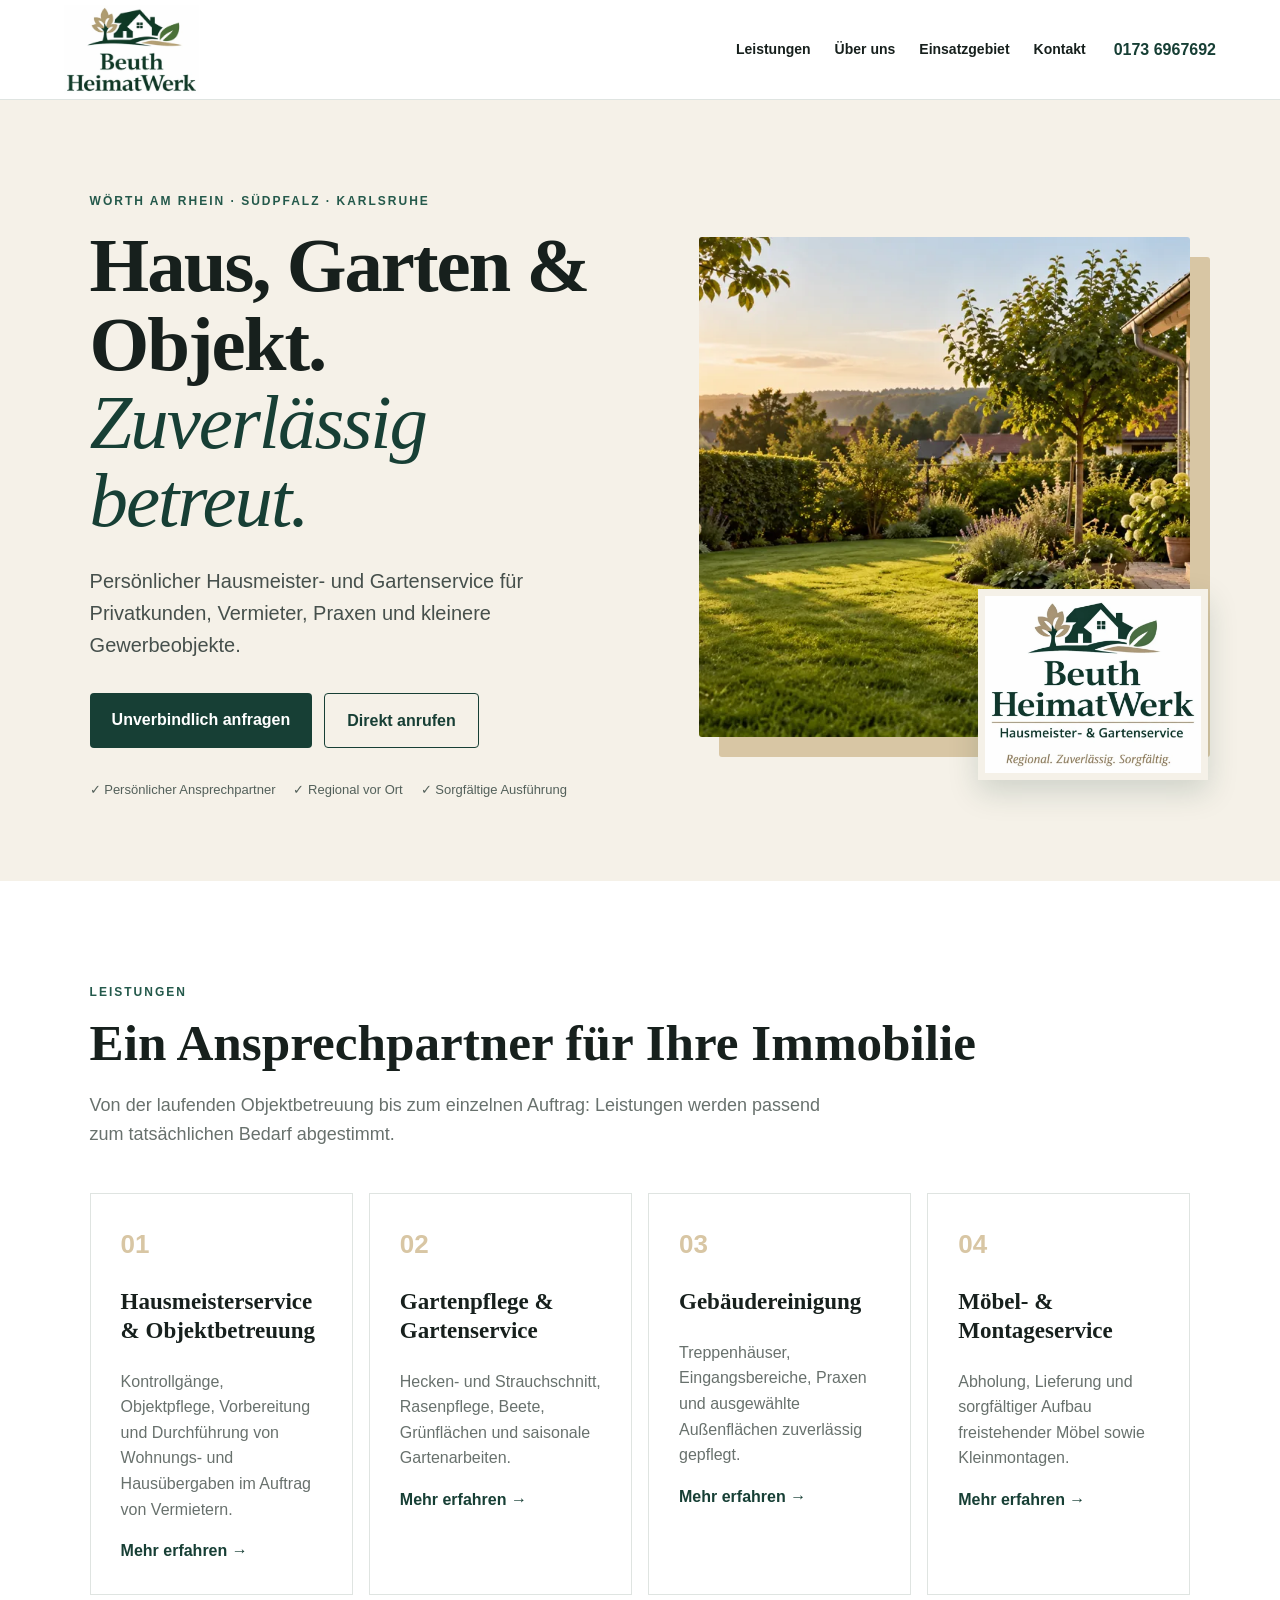
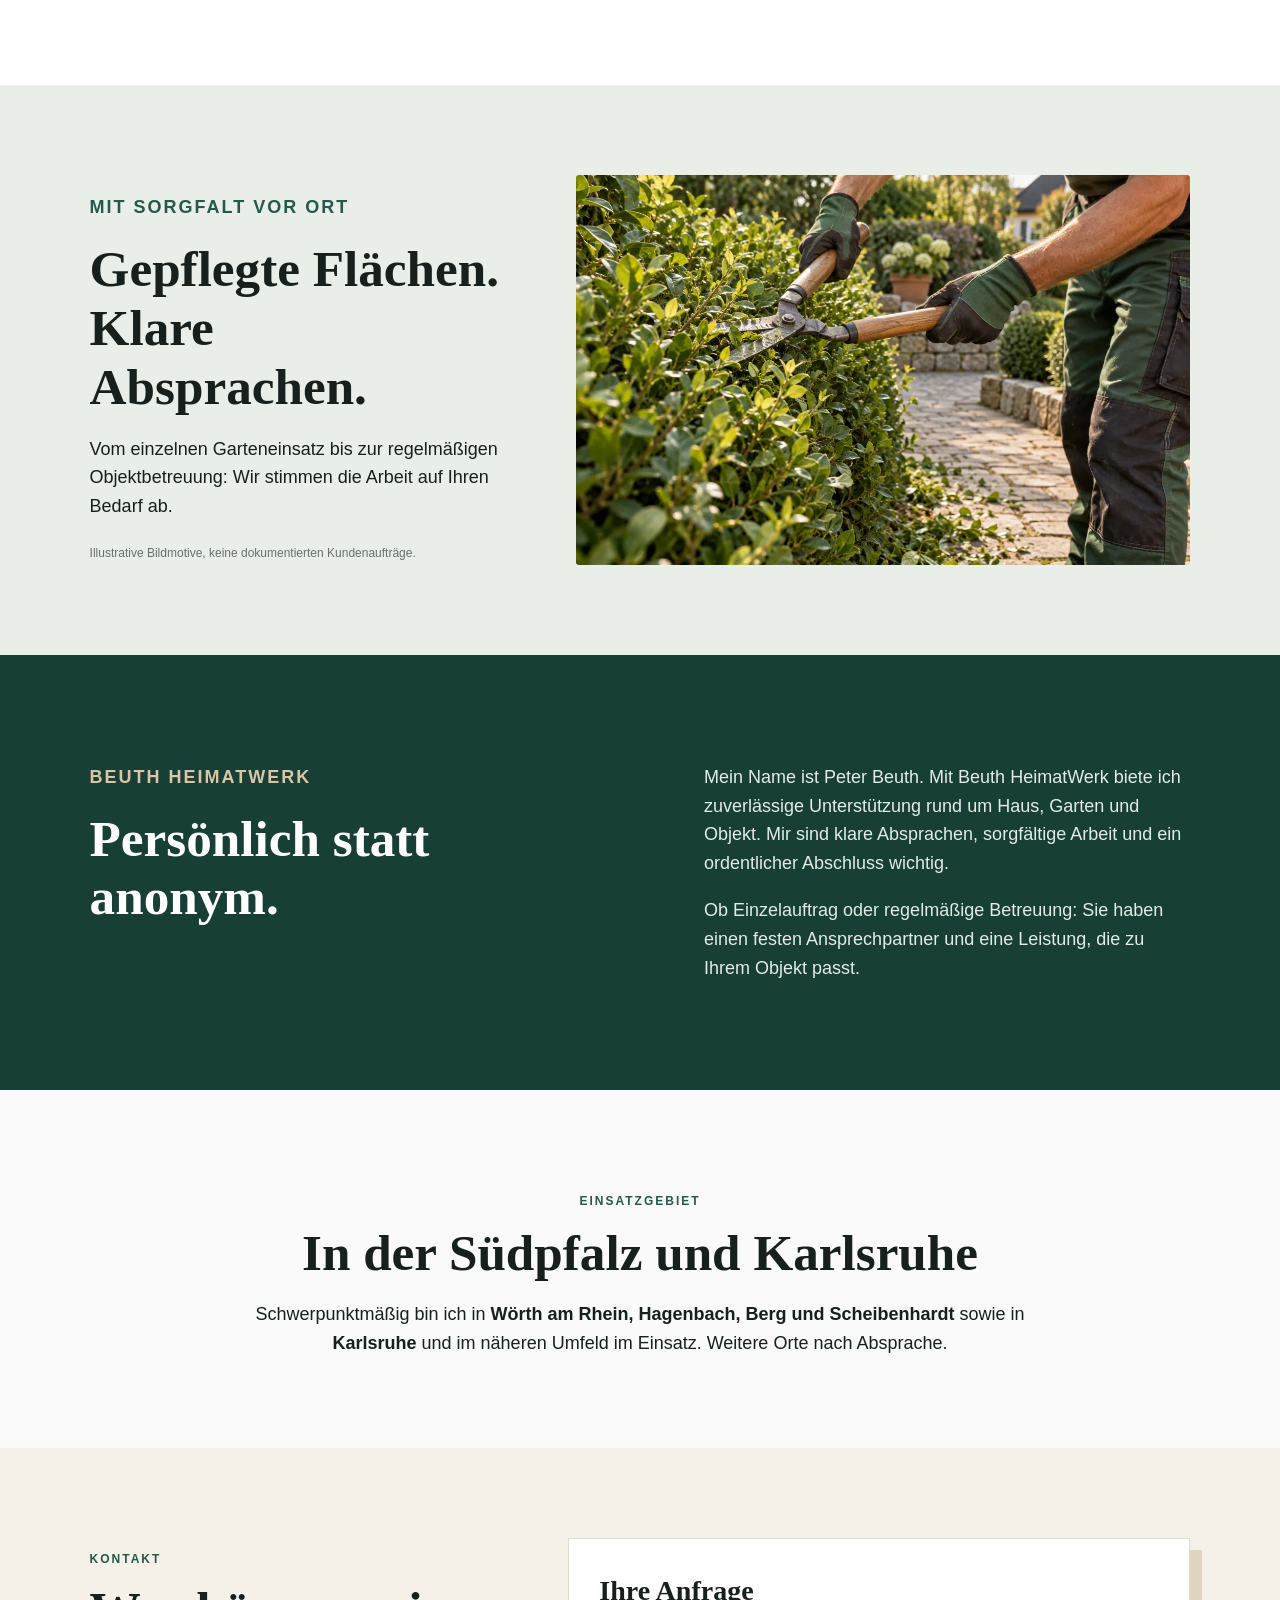
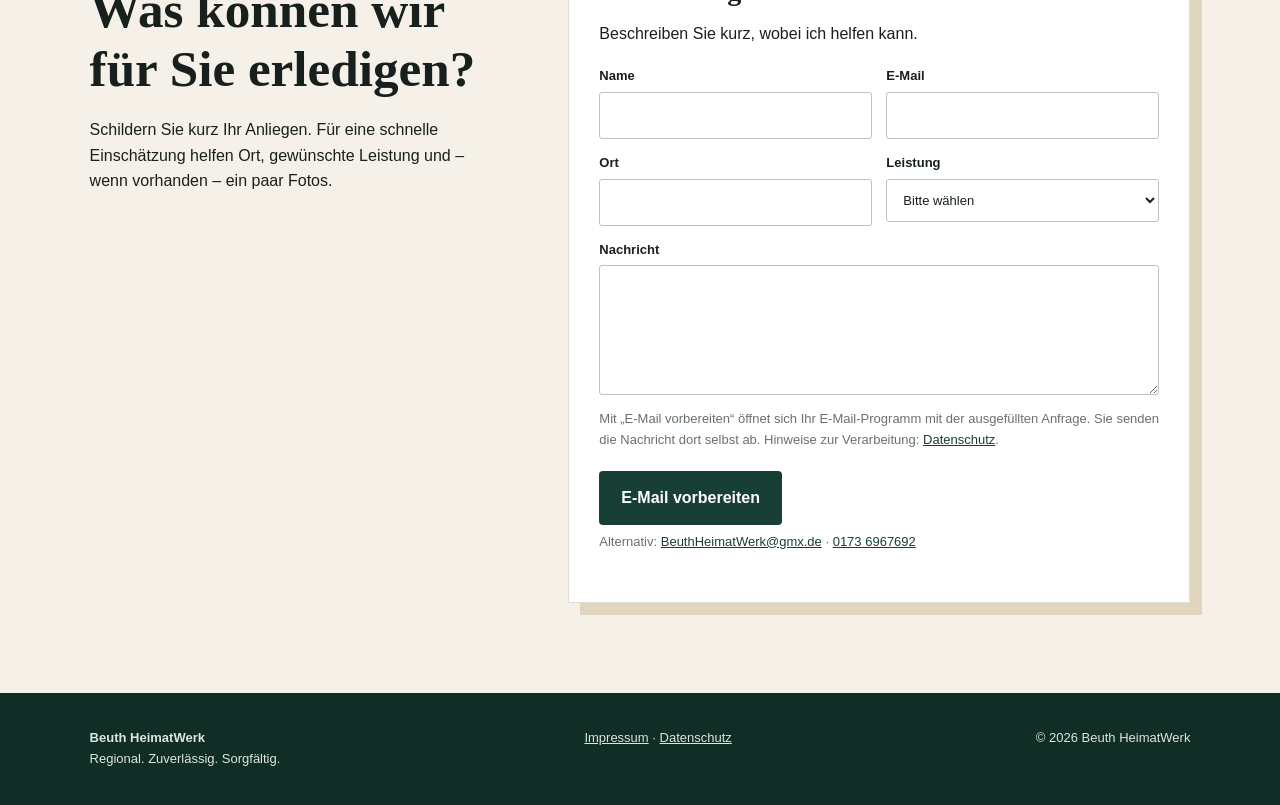
==== commit 27345552: "Expand property handover services on index.html" ====
--- a/index.html
+++ b/index.html
@@ -2,12 +2,12 @@
 <header><a class="brand" href="index.html"><img class="brand-logo" src="assets/img/beuth-logo-wortmarke.webp" alt="Beuth HeimatWerk" width="700" height="461"></a><button class="menu" aria-label="Menü öffnen">☰</button><nav><a href="#leistungen">Leistungen</a><a href="#ueber-uns">Über uns</a><a href="#gebiet">Einsatzgebiet</a><a href="#kontakt">Kontakt</a></nav><a class="call top" href="tel:+491736967692">0173 6967692</a></header>
 <main><section class="hero"><div><p class="eyebrow">Wörth am Rhein · Südpfalz · Karlsruhe</p><h1>Haus, Garten & Objekt.<br><em>Zuverlässig betreut.</em></h1><p class="lead">Persönlicher Hausmeister- und Gartenservice für Privatkunden, Vermieter, Praxen und kleinere Gewerbeobjekte.</p><div class="actions"><a class="btn" href="#kontakt">Unverbindlich anfragen</a><a class="btn ghost" href="tel:+491736967692">Direkt anrufen</a></div><div class="trust"><span>✓ Persönlicher Ansprechpartner</span><span>✓ Regional vor Ort</span><span>✓ Sorgfältige Ausführung</span></div></div><div class="hero-media"><img class="hero-photo" src="assets/img/garten-haus.webp" alt="Illustratives Motiv eines gepflegten Gartens an einem Wohnhaus" width="1200" height="675"><div class="hero-logo"><img src="assets/img/beuth-logo-mit-claim.webp" alt="Beuth HeimatWerk – Hausmeister- und Gartenservice. Regional. Zuverlässig. Sorgfältig." width="800" height="658"></div></div></section>
 <section id="leistungen" class="section"><p class="eyebrow">Leistungen</p><h2>Ein Ansprechpartner für Ihre Immobilie</h2><p class="intro">Von der laufenden Objektbetreuung bis zum einzelnen Auftrag: Leistungen werden passend zum tatsächlichen Bedarf abgestimmt.</p><div class="grid">
-<a class="card" href="hausmeisterservice.html"><b>01</b><h3>Hausmeisterservice & Objektbetreuung</h3><p>Kontrollgänge, Objektpflege, Ordnung, Sauberkeit und Koordination externer Dienstleister.</p><span>Mehr erfahren →</span></a>
+<a class="card" href="hausmeisterservice.html"><b>01</b><h3>Hausmeisterservice & Objektbetreuung</h3><p>Kontrollgänge, Objektpflege, Vorbereitung und Durchführung von Wohnungs- und Hausübergaben im Auftrag von Vermietern.</p><span>Mehr erfahren →</span></a>
 <a class="card" href="gartenservice.html"><b>02</b><h3>Gartenpflege & Gartenservice</h3><p>Hecken- und Strauchschnitt, Rasenpflege, Beete, Grünflächen und saisonale Gartenarbeiten.</p><span>Mehr erfahren →</span></a>
 <a class="card" href="gebaeudereinigung.html"><b>03</b><h3>Gebäudereinigung</h3><p>Treppenhäuser, Eingangsbereiche, Praxen und ausgewählte Außenflächen zuverlässig gepflegt.</p><span>Mehr erfahren →</span></a>
 <a class="card" href="moebelservice.html"><b>04</b><h3>Möbel- & Montageservice</h3><p>Abholung, Lieferung und sorgfältiger Aufbau freistehender Möbel sowie Kleinmontagen.</p><span>Mehr erfahren →</span></a></div></section>
 <section class="work-photo section" aria-label="Einblick in die Gartenpflege"><div class="work-photo-copy"><p class="eyebrow">Mit Sorgfalt vor Ort</p><h2>Gepflegte Flächen. Klare Absprachen.</h2><p>Vom einzelnen Garteneinsatz bis zur regelmäßigen Objektbetreuung: Wir stimmen die Arbeit auf Ihren Bedarf ab.</p><small>Illustrative Bildmotive, keine dokumentierten Kundenaufträge.</small></div><img src="assets/img/heckenschnitt.webp" alt="Illustratives Motiv: Hände schneiden eine Hecke mit einer Gartenschere" width="1200" height="800" loading="lazy"></section>
 <section id="ueber-uns" class="split"><div><p class="eyebrow">Beuth HeimatWerk</p><h2>Persönlich statt anonym.</h2></div><div><p>Mein Name ist Peter Beuth. Mit Beuth HeimatWerk biete ich zuverlässige Unterstützung rund um Haus, Garten und Objekt. Mir sind klare Absprachen, sorgfältige Arbeit und ein ordentlicher Abschluss wichtig.</p><p>Ob Einzelauftrag oder regelmäßige Betreuung: Sie haben einen festen Ansprechpartner und eine Leistung, die zu Ihrem Objekt passt.</p></div></section>
 <section id="gebiet" class="area"><p class="eyebrow">Einsatzgebiet</p><h2>In der Südpfalz und Karlsruhe</h2><p>Schwerpunktmäßig bin ich in <strong>Wörth am Rhein, Hagenbach, Berg und Scheibenhardt</strong> sowie in <strong>Karlsruhe</strong> und im näheren Umfeld im Einsatz. Weitere Orte nach Absprache.</p></section>
-<section id="kontakt" class="contact"><div><p class="eyebrow">Kontakt</p><h2>Was können wir für Sie erledigen?</h2><p>Schildern Sie kurz Ihr Anliegen. Für eine schnelle Einschätzung helfen Ort, gewünschte Leistung und – wenn vorhanden – ein paar Fotos.</p></div><div class="contactbox"><form id="anfrage" class="contact-form"><h3>Ihre Anfrage</h3><p>Beschreiben Sie kurz, wobei ich helfen kann.</p><div class="form-row"><label>Name <input name="name" autocomplete="name" required maxlength="100"></label><label>E-Mail <input name="email" type="email" autocomplete="email" required maxlength="200"></label></div><div class="form-row"><label>Ort <input name="ort" autocomplete="address-level2" maxlength="100"></label><label>Leistung <select name="leistung"><option value="">Bitte wählen</option><option>Hausmeisterservice & Objektbetreuung</option><option>Gartenpflege</option><option>Gebäudereinigung</option><option>Möbel- & Montageservice</option><option>Sonstiges</option></select></label></div><label>Nachricht <textarea name="nachricht" rows="5" required maxlength="3000"></textarea></label><p class="form-note">Mit „E-Mail vorbereiten“ öffnet sich Ihr E-Mail-Programm mit der ausgefüllten Anfrage. Sie senden die Nachricht dort selbst ab. Hinweise zur Verarbeitung: <a href="datenschutz.html">Datenschutz</a>.</p><button class="btn" type="submit">E-Mail vorbereiten</button><p class="form-fallback">Alternativ: <a href="mailto:BeuthHeimatWerk@gmx.de">BeuthHeimatWerk@gmx.de</a> · <a href="tel:+491736967692">0173 6967692</a></p></form></div></section></main>
+<section id="kontakt" class="contact"><div><p class="eyebrow">Kontakt</p><h2>Was können wir für Sie erledigen?</h2><p>Schildern Sie kurz Ihr Anliegen. Für eine schnelle Einschätzung helfen Ort, gewünschte Leistung und – wenn vorhanden – ein paar Fotos.</p></div><div class="contactbox"><form id="anfrage" class="contact-form"><h3>Ihre Anfrage</h3><p>Beschreiben Sie kurz, wobei ich helfen kann.</p><div class="form-row"><label>Name <input name="name" autocomplete="name" required maxlength="100"></label><label>E-Mail <input name="email" type="email" autocomplete="email" required maxlength="200"></label></div><div class="form-row"><label>Ort <input name="ort" autocomplete="address-level2" maxlength="100"></label><label>Leistung <select name="leistung"><option value="">Bitte wählen</option><option>Hausmeisterservice & Objektbetreuung</option><option>Wohnungs- oder Hausübergabe</option><option>Gartenpflege</option><option>Gebäudereinigung</option><option>Möbel- & Montageservice</option><option>Sonstiges</option></select></label></div><label>Nachricht <textarea name="nachricht" rows="5" required maxlength="3000"></textarea></label><p class="form-note">Mit „E-Mail vorbereiten“ öffnet sich Ihr E-Mail-Programm mit der ausgefüllten Anfrage. Sie senden die Nachricht dort selbst ab. Hinweise zur Verarbeitung: <a href="datenschutz.html">Datenschutz</a>.</p><button class="btn" type="submit">E-Mail vorbereiten</button><p class="form-fallback">Alternativ: <a href="mailto:BeuthHeimatWerk@gmx.de">BeuthHeimatWerk@gmx.de</a> · <a href="tel:+491736967692">0173 6967692</a></p></form></div></section></main>
 <footer><div><strong>Beuth HeimatWerk</strong><br><span>Regional. Zuverlässig. Sorgfältig.</span></div><div><a href="impressum.html">Impressum</a> · <a href="datenschutz.html">Datenschutz</a></div><div>© 2026 Beuth HeimatWerk</div></footer><script src="assets/js/main.js"></script></body></html>
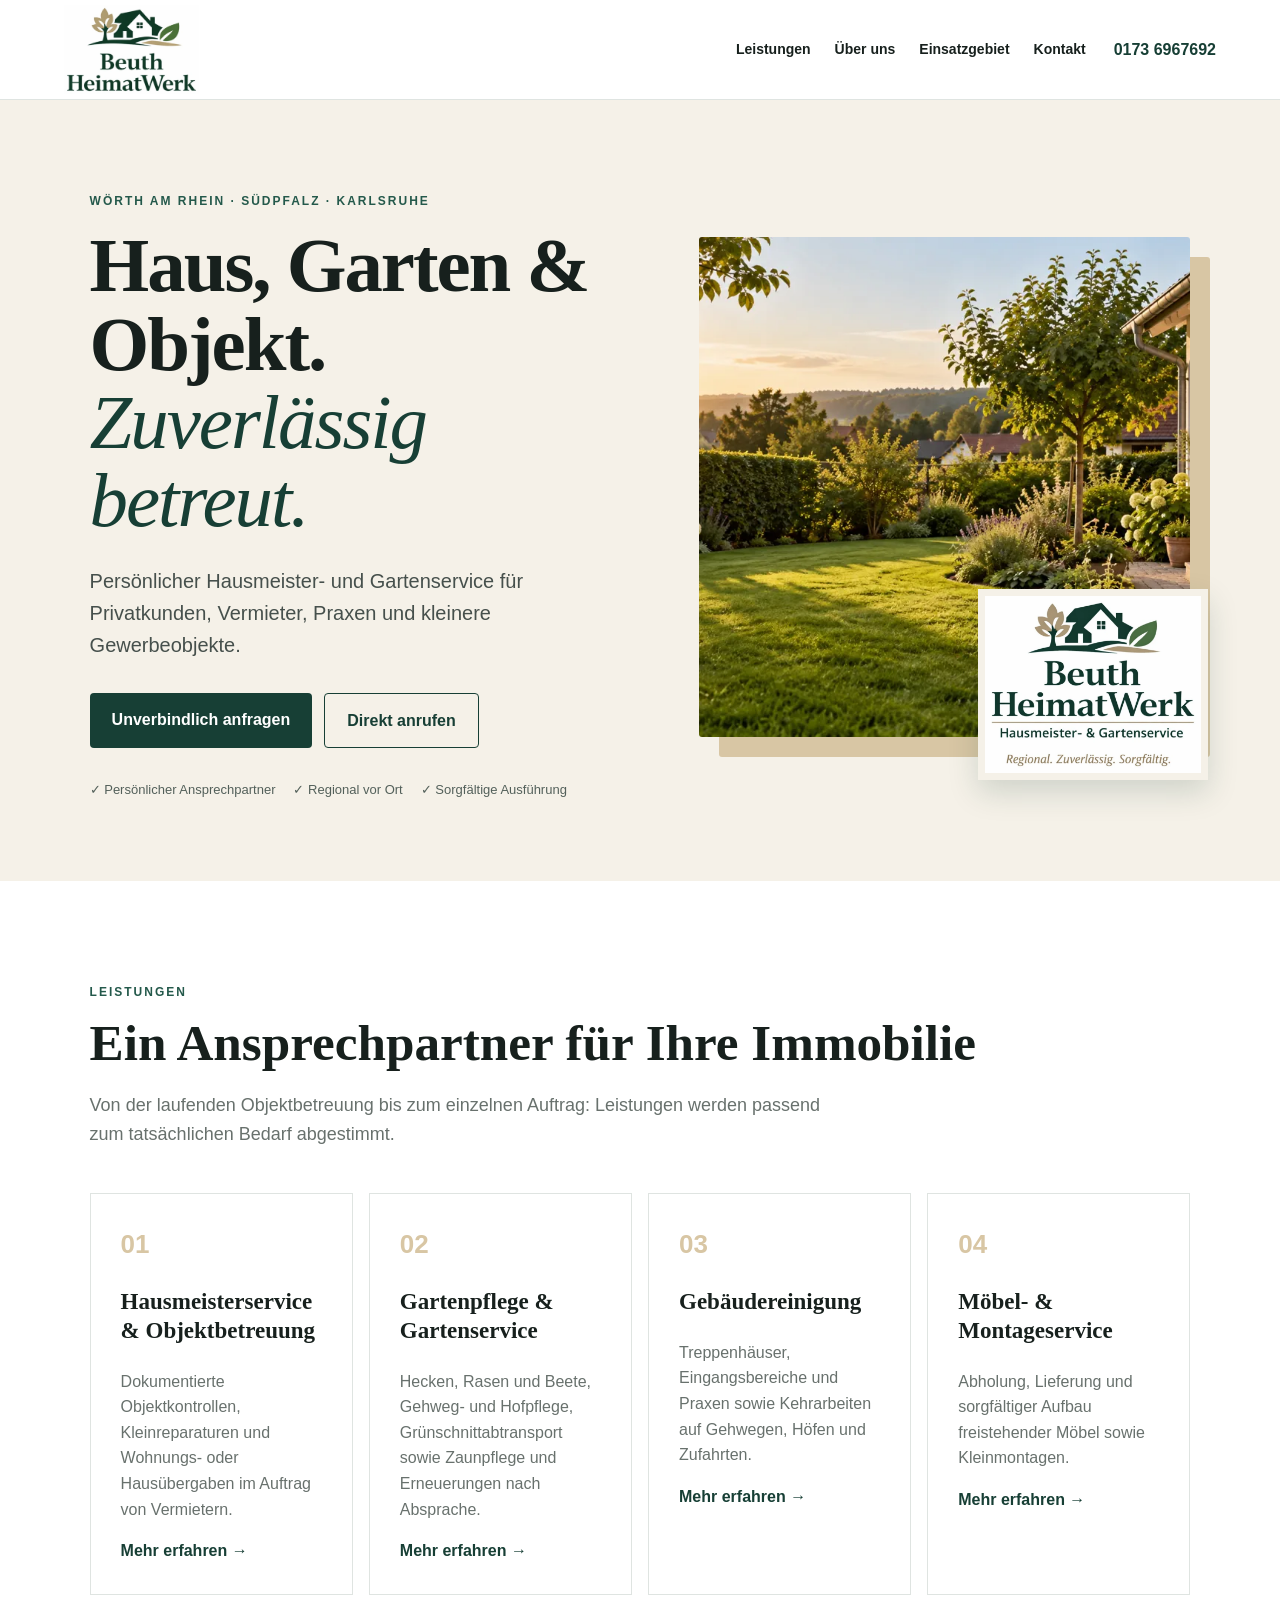
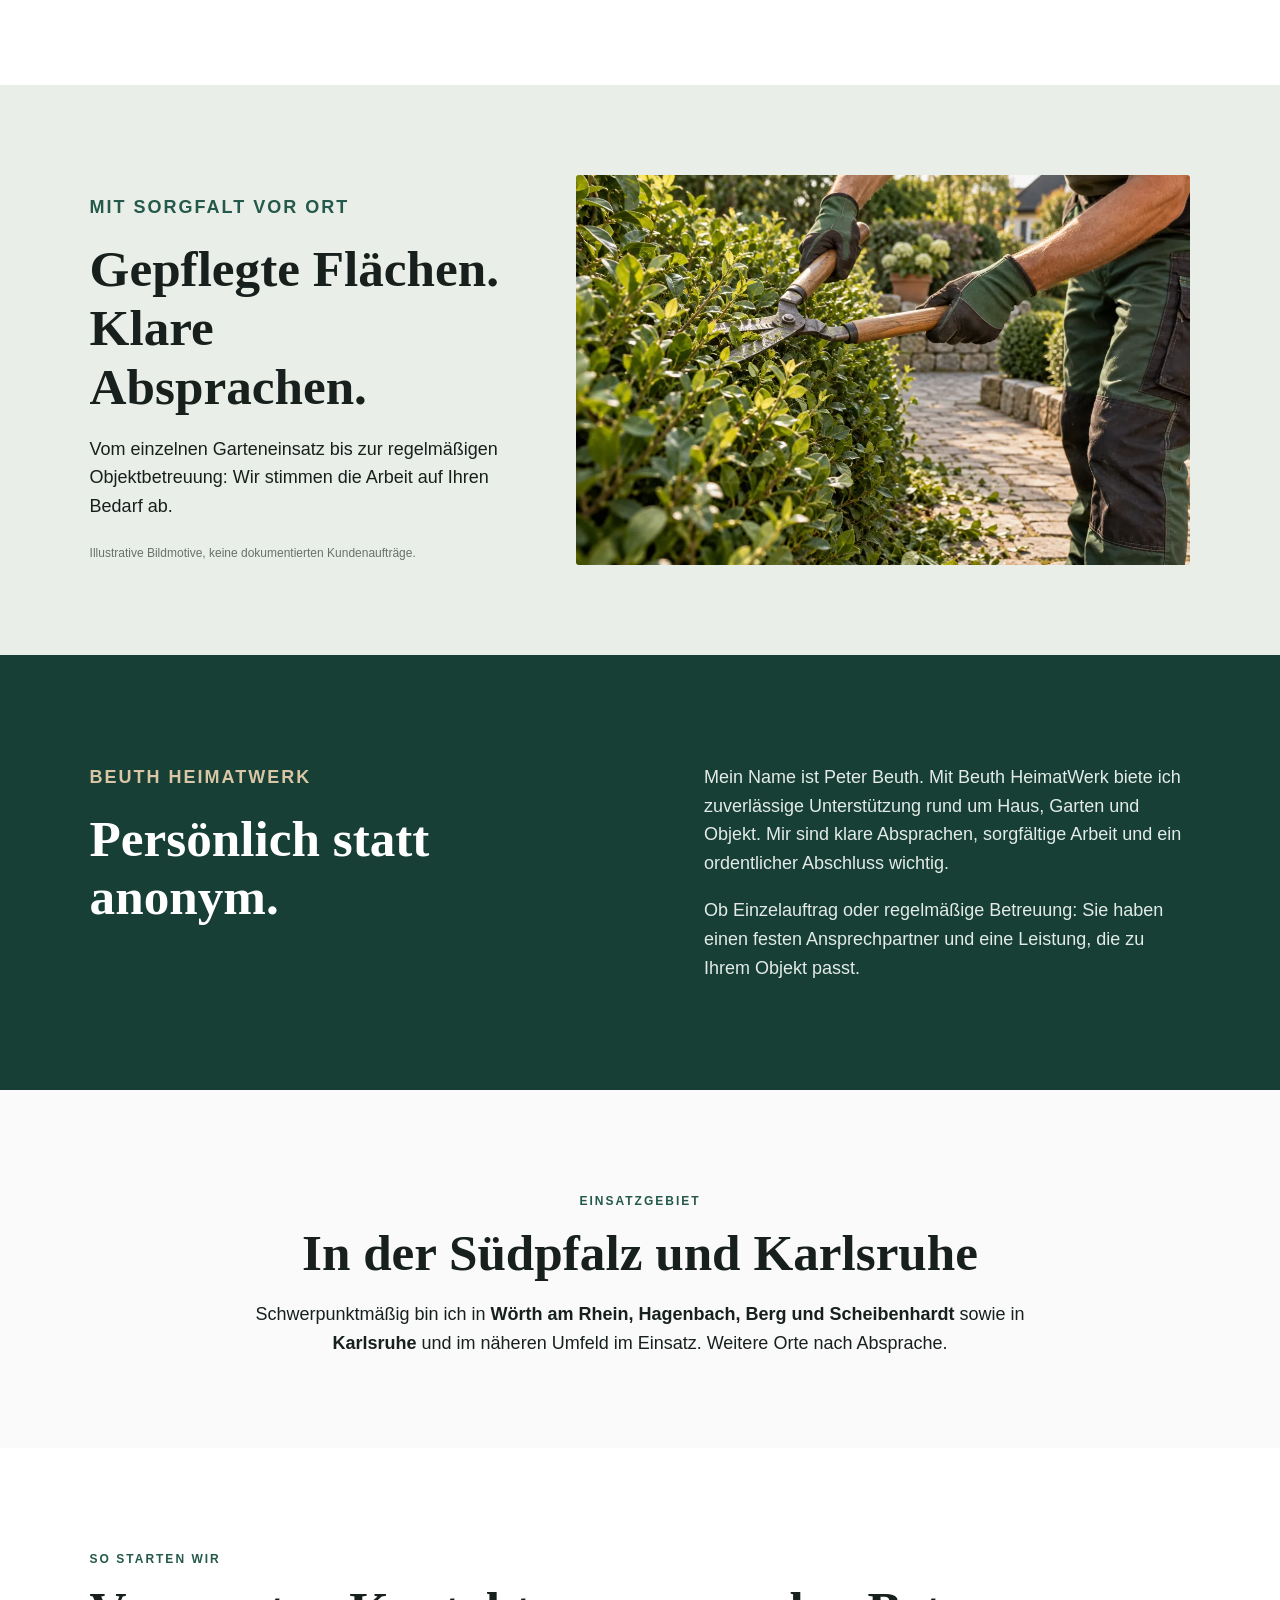
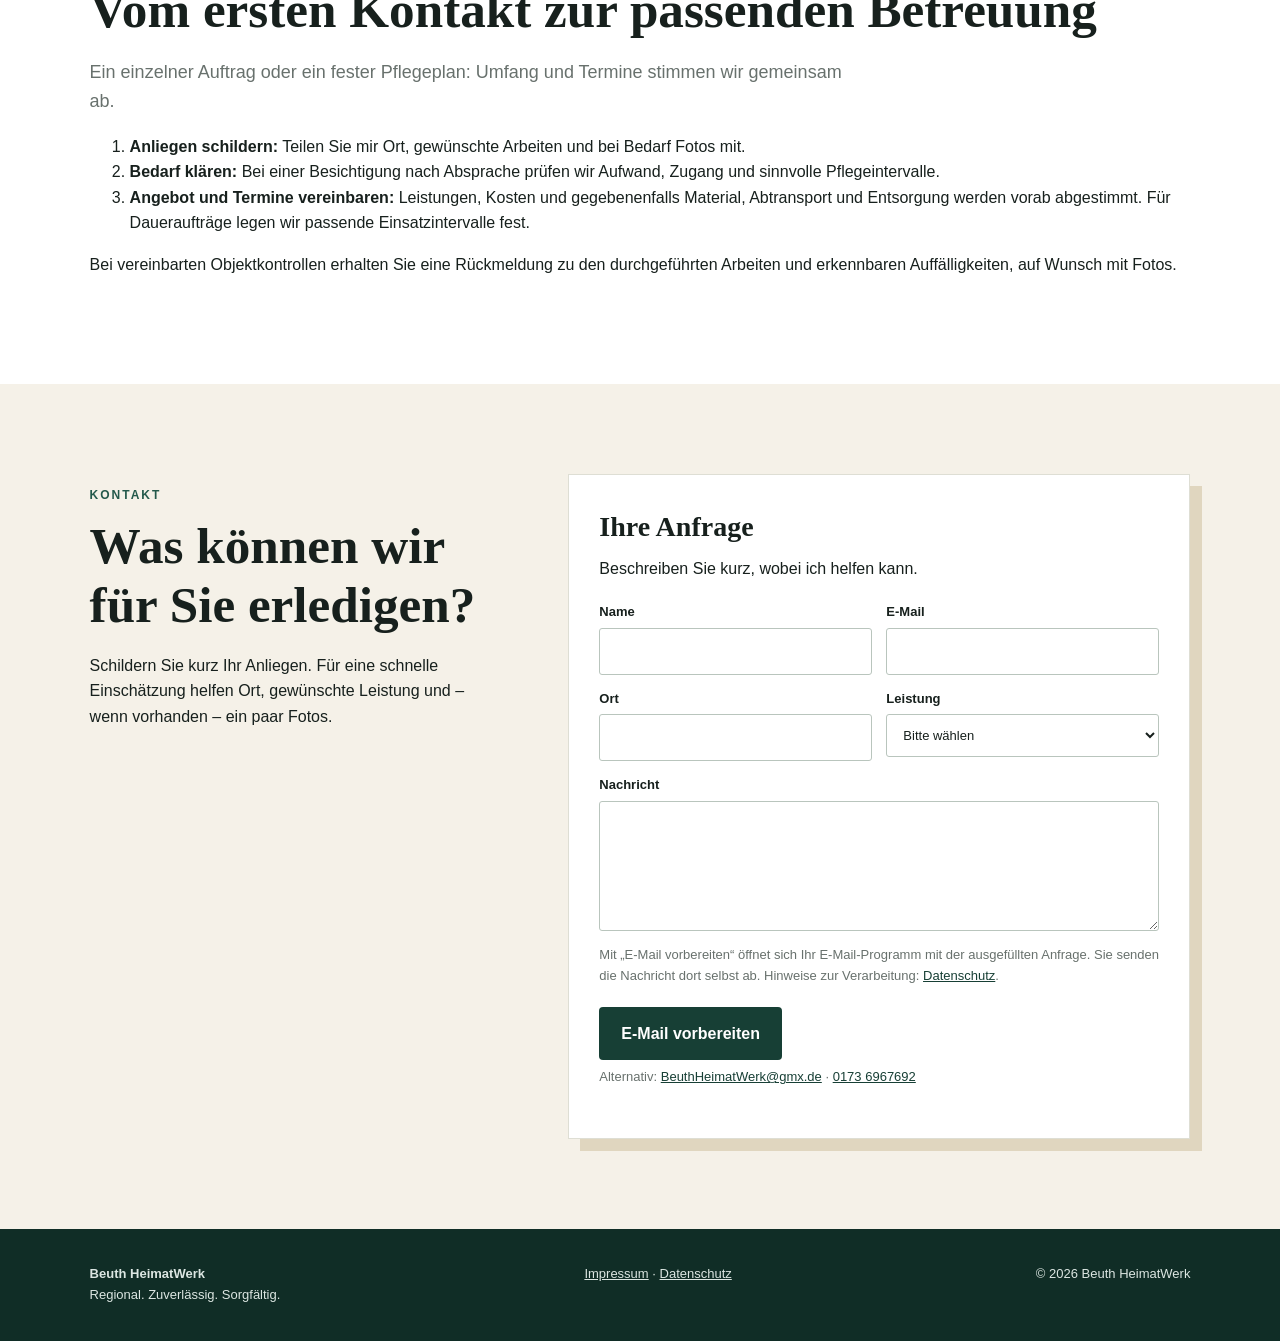
==== commit 298c751c: "Expand property and garden services, fence care, minor repairs and inquiry process" ====
--- a/index.html
+++ b/index.html
@@ -2,12 +2,13 @@
 <header><a class="brand" href="index.html"><img class="brand-logo" src="assets/img/beuth-logo-wortmarke.webp" alt="Beuth HeimatWerk" width="700" height="461"></a><button class="menu" aria-label="Menü öffnen">☰</button><nav><a href="#leistungen">Leistungen</a><a href="#ueber-uns">Über uns</a><a href="#gebiet">Einsatzgebiet</a><a href="#kontakt">Kontakt</a></nav><a class="call top" href="tel:+491736967692">0173 6967692</a></header>
 <main><section class="hero"><div><p class="eyebrow">Wörth am Rhein · Südpfalz · Karlsruhe</p><h1>Haus, Garten & Objekt.<br><em>Zuverlässig betreut.</em></h1><p class="lead">Persönlicher Hausmeister- und Gartenservice für Privatkunden, Vermieter, Praxen und kleinere Gewerbeobjekte.</p><div class="actions"><a class="btn" href="#kontakt">Unverbindlich anfragen</a><a class="btn ghost" href="tel:+491736967692">Direkt anrufen</a></div><div class="trust"><span>✓ Persönlicher Ansprechpartner</span><span>✓ Regional vor Ort</span><span>✓ Sorgfältige Ausführung</span></div></div><div class="hero-media"><img class="hero-photo" src="assets/img/garten-haus.webp" alt="Illustratives Motiv eines gepflegten Gartens an einem Wohnhaus" width="1200" height="675"><div class="hero-logo"><img src="assets/img/beuth-logo-mit-claim.webp" alt="Beuth HeimatWerk – Hausmeister- und Gartenservice. Regional. Zuverlässig. Sorgfältig." width="800" height="658"></div></div></section>
 <section id="leistungen" class="section"><p class="eyebrow">Leistungen</p><h2>Ein Ansprechpartner für Ihre Immobilie</h2><p class="intro">Von der laufenden Objektbetreuung bis zum einzelnen Auftrag: Leistungen werden passend zum tatsächlichen Bedarf abgestimmt.</p><div class="grid">
-<a class="card" href="hausmeisterservice.html"><b>01</b><h3>Hausmeisterservice & Objektbetreuung</h3><p>Kontrollgänge, Objektpflege, Vorbereitung und Durchführung von Wohnungs- und Hausübergaben im Auftrag von Vermietern.</p><span>Mehr erfahren →</span></a>
-<a class="card" href="gartenservice.html"><b>02</b><h3>Gartenpflege & Gartenservice</h3><p>Hecken- und Strauchschnitt, Rasenpflege, Beete, Grünflächen und saisonale Gartenarbeiten.</p><span>Mehr erfahren →</span></a>
-<a class="card" href="gebaeudereinigung.html"><b>03</b><h3>Gebäudereinigung</h3><p>Treppenhäuser, Eingangsbereiche, Praxen und ausgewählte Außenflächen zuverlässig gepflegt.</p><span>Mehr erfahren →</span></a>
+<a class="card" href="hausmeisterservice.html"><b>01</b><h3>Hausmeisterservice & Objektbetreuung</h3><p>Dokumentierte Objektkontrollen, Kleinreparaturen und Wohnungs- oder Hausübergaben im Auftrag von Vermietern.</p><span>Mehr erfahren →</span></a>
+<a class="card" href="gartenservice.html"><b>02</b><h3>Gartenpflege & Gartenservice</h3><p>Hecken, Rasen und Beete, Gehweg- und Hofpflege, Grünschnittabtransport sowie Zaunpflege und Erneuerungen nach Absprache.</p><span>Mehr erfahren →</span></a>
+<a class="card" href="gebaeudereinigung.html"><b>03</b><h3>Gebäudereinigung</h3><p>Treppenhäuser, Eingangsbereiche und Praxen sowie Kehrarbeiten auf Gehwegen, Höfen und Zufahrten.</p><span>Mehr erfahren →</span></a>
 <a class="card" href="moebelservice.html"><b>04</b><h3>Möbel- & Montageservice</h3><p>Abholung, Lieferung und sorgfältiger Aufbau freistehender Möbel sowie Kleinmontagen.</p><span>Mehr erfahren →</span></a></div></section>
 <section class="work-photo section" aria-label="Einblick in die Gartenpflege"><div class="work-photo-copy"><p class="eyebrow">Mit Sorgfalt vor Ort</p><h2>Gepflegte Flächen. Klare Absprachen.</h2><p>Vom einzelnen Garteneinsatz bis zur regelmäßigen Objektbetreuung: Wir stimmen die Arbeit auf Ihren Bedarf ab.</p><small>Illustrative Bildmotive, keine dokumentierten Kundenaufträge.</small></div><img src="assets/img/heckenschnitt.webp" alt="Illustratives Motiv: Hände schneiden eine Hecke mit einer Gartenschere" width="1200" height="800" loading="lazy"></section>
 <section id="ueber-uns" class="split"><div><p class="eyebrow">Beuth HeimatWerk</p><h2>Persönlich statt anonym.</h2></div><div><p>Mein Name ist Peter Beuth. Mit Beuth HeimatWerk biete ich zuverlässige Unterstützung rund um Haus, Garten und Objekt. Mir sind klare Absprachen, sorgfältige Arbeit und ein ordentlicher Abschluss wichtig.</p><p>Ob Einzelauftrag oder regelmäßige Betreuung: Sie haben einen festen Ansprechpartner und eine Leistung, die zu Ihrem Objekt passt.</p></div></section>
 <section id="gebiet" class="area"><p class="eyebrow">Einsatzgebiet</p><h2>In der Südpfalz und Karlsruhe</h2><p>Schwerpunktmäßig bin ich in <strong>Wörth am Rhein, Hagenbach, Berg und Scheibenhardt</strong> sowie in <strong>Karlsruhe</strong> und im näheren Umfeld im Einsatz. Weitere Orte nach Absprache.</p></section>
-<section id="kontakt" class="contact"><div><p class="eyebrow">Kontakt</p><h2>Was können wir für Sie erledigen?</h2><p>Schildern Sie kurz Ihr Anliegen. Für eine schnelle Einschätzung helfen Ort, gewünschte Leistung und – wenn vorhanden – ein paar Fotos.</p></div><div class="contactbox"><form id="anfrage" class="contact-form"><h3>Ihre Anfrage</h3><p>Beschreiben Sie kurz, wobei ich helfen kann.</p><div class="form-row"><label>Name <input name="name" autocomplete="name" required maxlength="100"></label><label>E-Mail <input name="email" type="email" autocomplete="email" required maxlength="200"></label></div><div class="form-row"><label>Ort <input name="ort" autocomplete="address-level2" maxlength="100"></label><label>Leistung <select name="leistung"><option value="">Bitte wählen</option><option>Hausmeisterservice & Objektbetreuung</option><option>Wohnungs- oder Hausübergabe</option><option>Gartenpflege</option><option>Gebäudereinigung</option><option>Möbel- & Montageservice</option><option>Sonstiges</option></select></label></div><label>Nachricht <textarea name="nachricht" rows="5" required maxlength="3000"></textarea></label><p class="form-note">Mit „E-Mail vorbereiten“ öffnet sich Ihr E-Mail-Programm mit der ausgefüllten Anfrage. Sie senden die Nachricht dort selbst ab. Hinweise zur Verarbeitung: <a href="datenschutz.html">Datenschutz</a>.</p><button class="btn" type="submit">E-Mail vorbereiten</button><p class="form-fallback">Alternativ: <a href="mailto:BeuthHeimatWerk@gmx.de">BeuthHeimatWerk@gmx.de</a> · <a href="tel:+491736967692">0173 6967692</a></p></form></div></section></main>
+<section id="ablauf" class="section"><p class="eyebrow">So starten wir</p><h2>Vom ersten Kontakt zur passenden Betreuung</h2><p class="intro">Ein einzelner Auftrag oder ein fester Pflegeplan: Umfang und Termine stimmen wir gemeinsam ab.</p><ol><li><strong>Anliegen schildern:</strong> Teilen Sie mir Ort, gewünschte Arbeiten und bei Bedarf Fotos mit.</li><li><strong>Bedarf klären:</strong> Bei einer Besichtigung nach Absprache prüfen wir Aufwand, Zugang und sinnvolle Pflegeintervalle.</li><li><strong>Angebot und Termine vereinbaren:</strong> Leistungen, Kosten und gegebenenfalls Material, Abtransport und Entsorgung werden vorab abgestimmt. Für Daueraufträge legen wir passende Einsatzintervalle fest.</li></ol><p>Bei vereinbarten Objektkontrollen erhalten Sie eine Rückmeldung zu den durchgeführten Arbeiten und erkennbaren Auffälligkeiten, auf Wunsch mit Fotos.</p></section>
+<section id="kontakt" class="contact"><div><p class="eyebrow">Kontakt</p><h2>Was können wir für Sie erledigen?</h2><p>Schildern Sie kurz Ihr Anliegen. Für eine schnelle Einschätzung helfen Ort, gewünschte Leistung und – wenn vorhanden – ein paar Fotos.</p></div><div class="contactbox"><form id="anfrage" class="contact-form"><h3>Ihre Anfrage</h3><p>Beschreiben Sie kurz, wobei ich helfen kann.</p><div class="form-row"><label>Name <input name="name" autocomplete="name" required maxlength="100"></label><label>E-Mail <input name="email" type="email" autocomplete="email" required maxlength="200"></label></div><div class="form-row"><label>Ort <input name="ort" autocomplete="address-level2" maxlength="100"></label><label>Leistung <select name="leistung"><option value="">Bitte wählen</option><option>Hausmeisterservice & Objektbetreuung</option><option>Wohnungs- oder Hausübergabe</option><option>Gartenpflege</option><option>Gehweg- und Hofpflege</option><option>Zaunpflege und Erneuerung</option><option>Kleinreparaturen</option><option>Gebäudereinigung</option><option>Möbel- & Montageservice</option><option>Sonstiges</option></select></label></div><label>Nachricht <textarea name="nachricht" rows="5" required maxlength="3000"></textarea></label><p class="form-note">Mit „E-Mail vorbereiten“ öffnet sich Ihr E-Mail-Programm mit der ausgefüllten Anfrage. Sie senden die Nachricht dort selbst ab. Hinweise zur Verarbeitung: <a href="datenschutz.html">Datenschutz</a>.</p><button class="btn" type="submit">E-Mail vorbereiten</button><p class="form-fallback">Alternativ: <a href="mailto:BeuthHeimatWerk@gmx.de">BeuthHeimatWerk@gmx.de</a> · <a href="tel:+491736967692">0173 6967692</a></p></form></div></section></main>
 <footer><div><strong>Beuth HeimatWerk</strong><br><span>Regional. Zuverlässig. Sorgfältig.</span></div><div><a href="impressum.html">Impressum</a> · <a href="datenschutz.html">Datenschutz</a></div><div>© 2026 Beuth HeimatWerk</div></footer><script src="assets/js/main.js"></script></body></html>
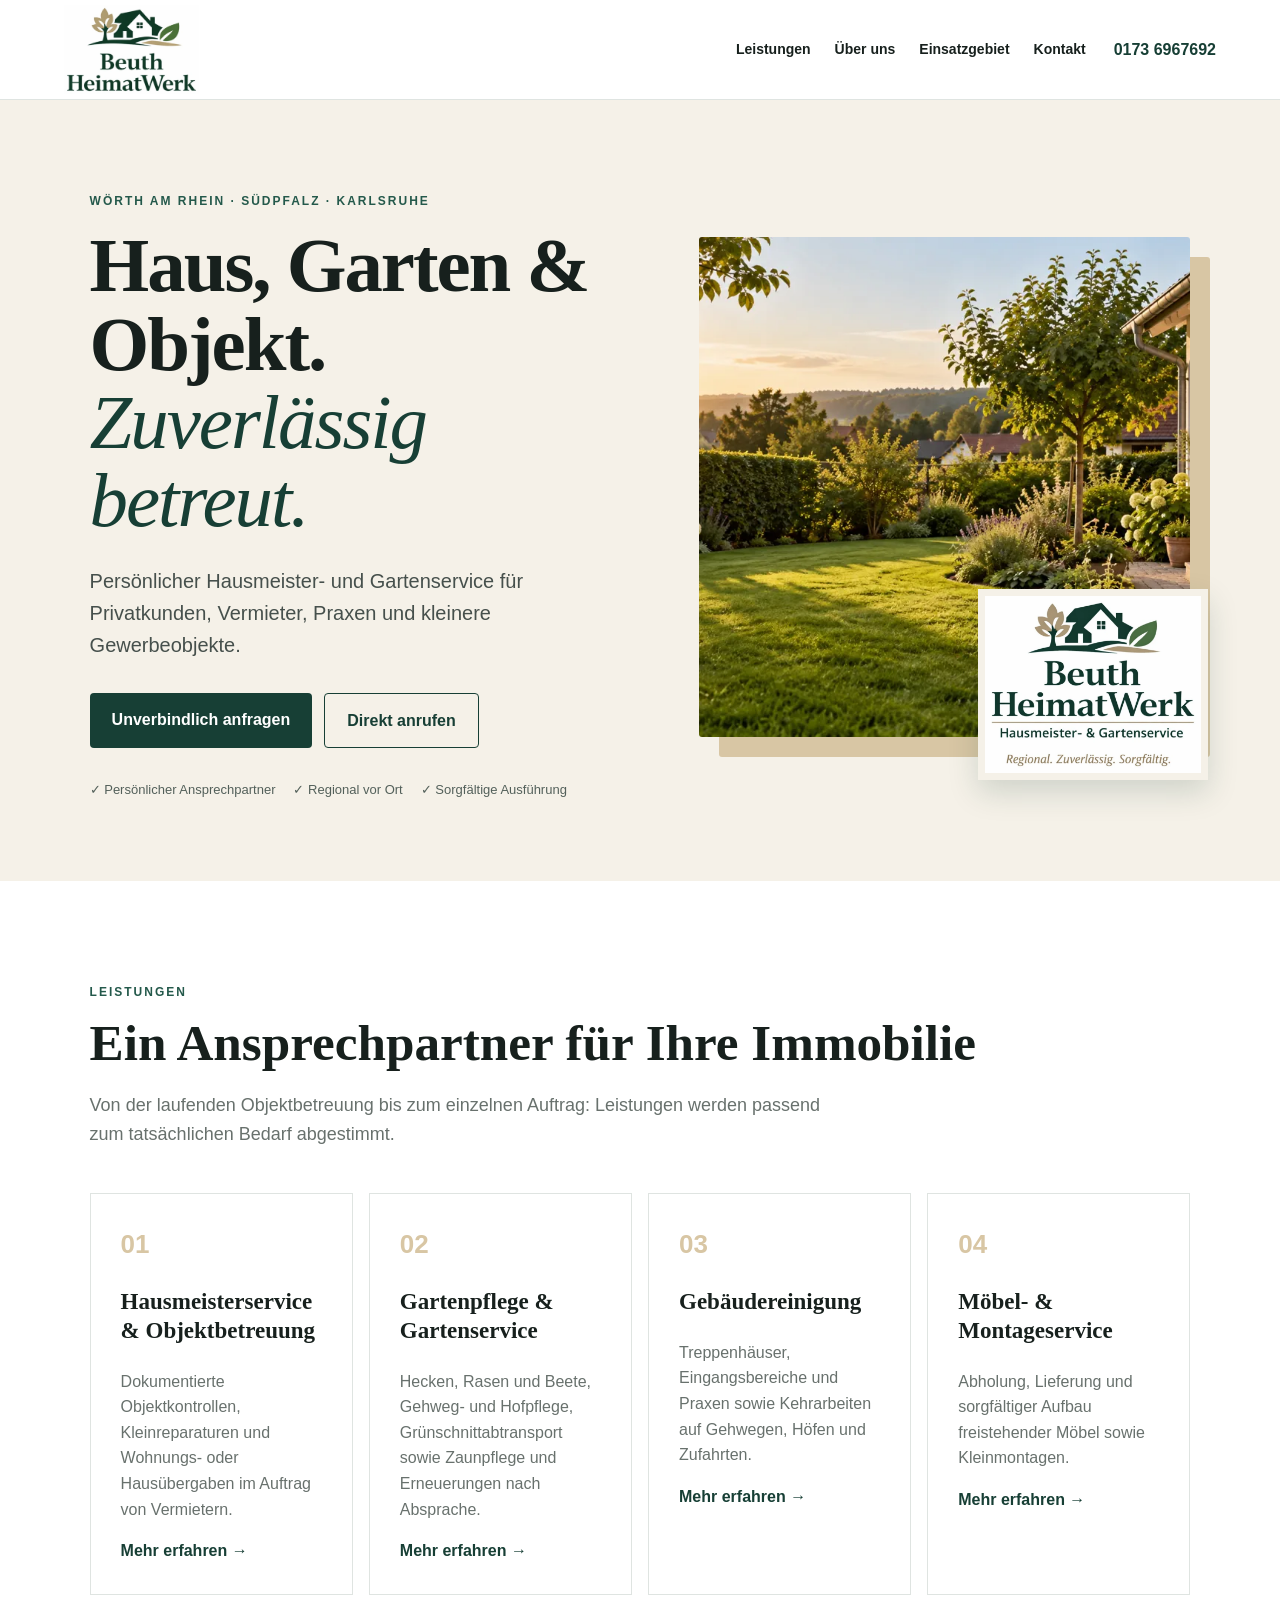
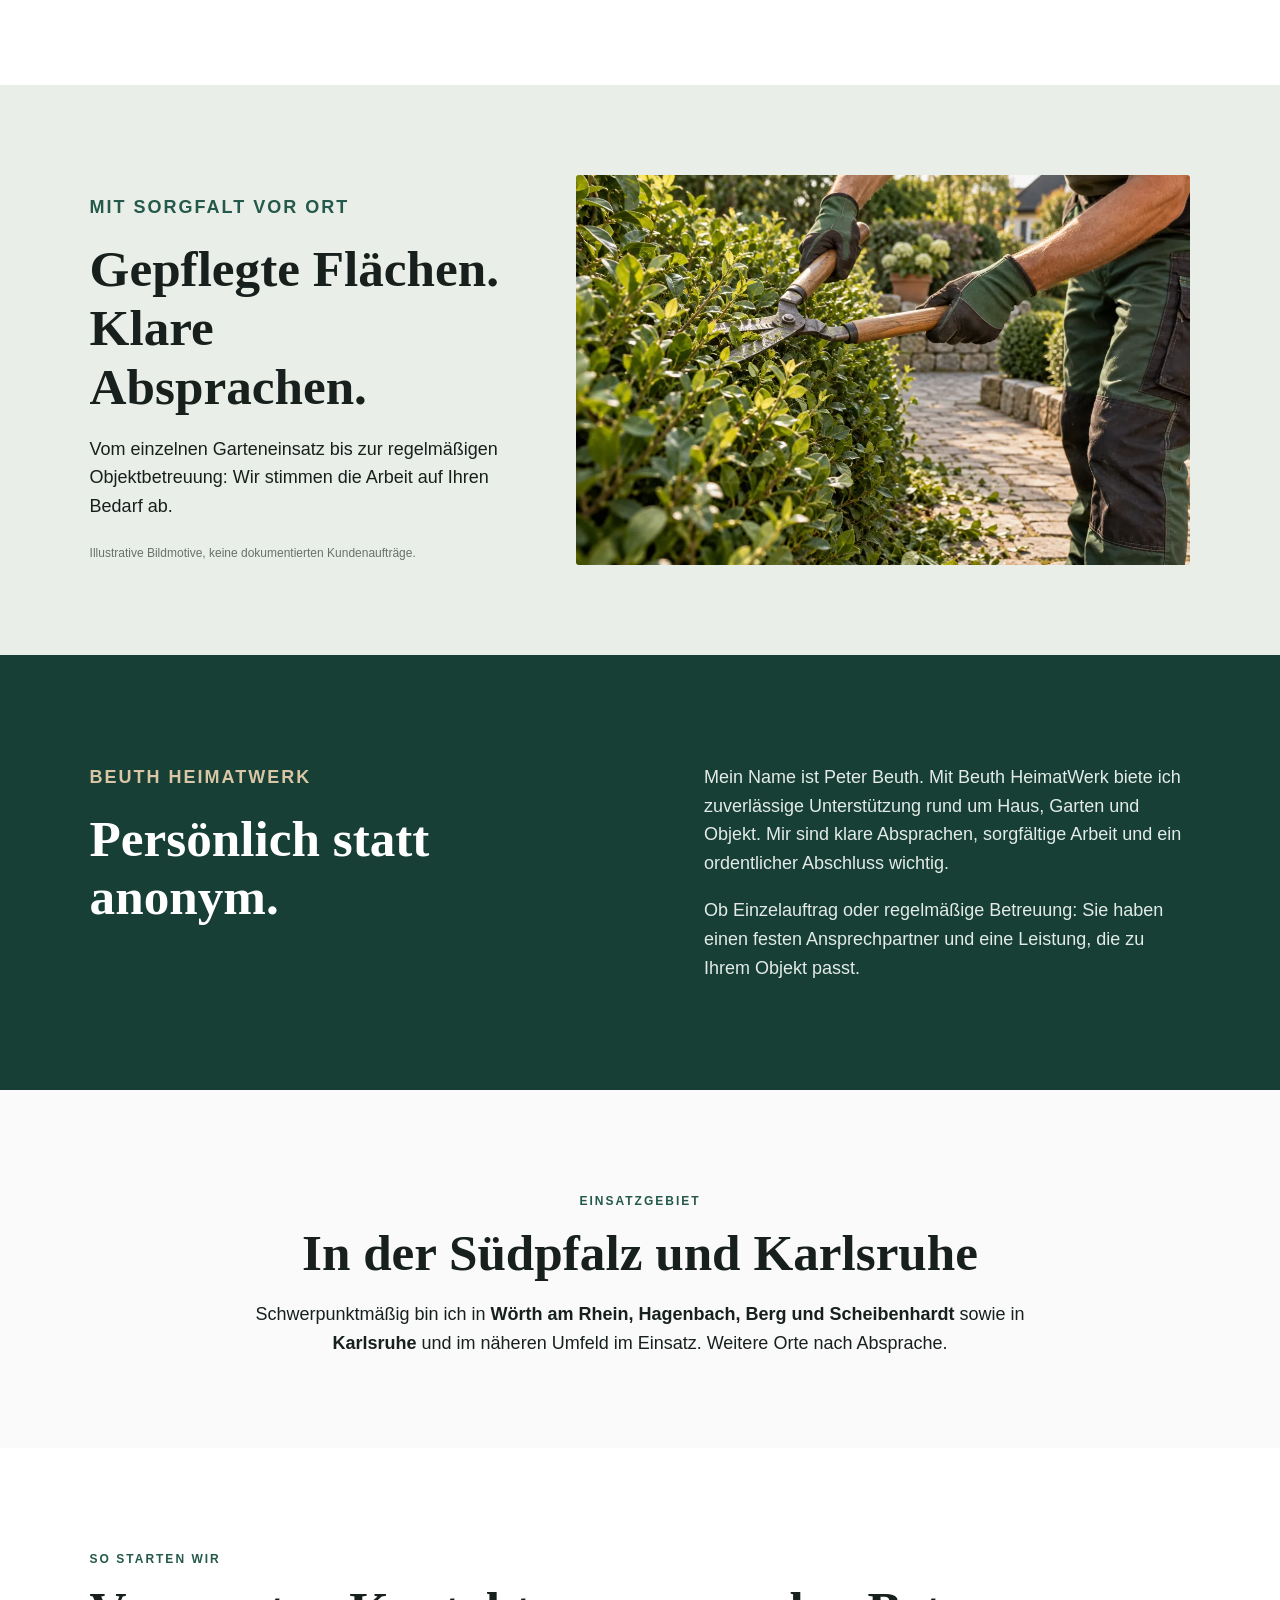
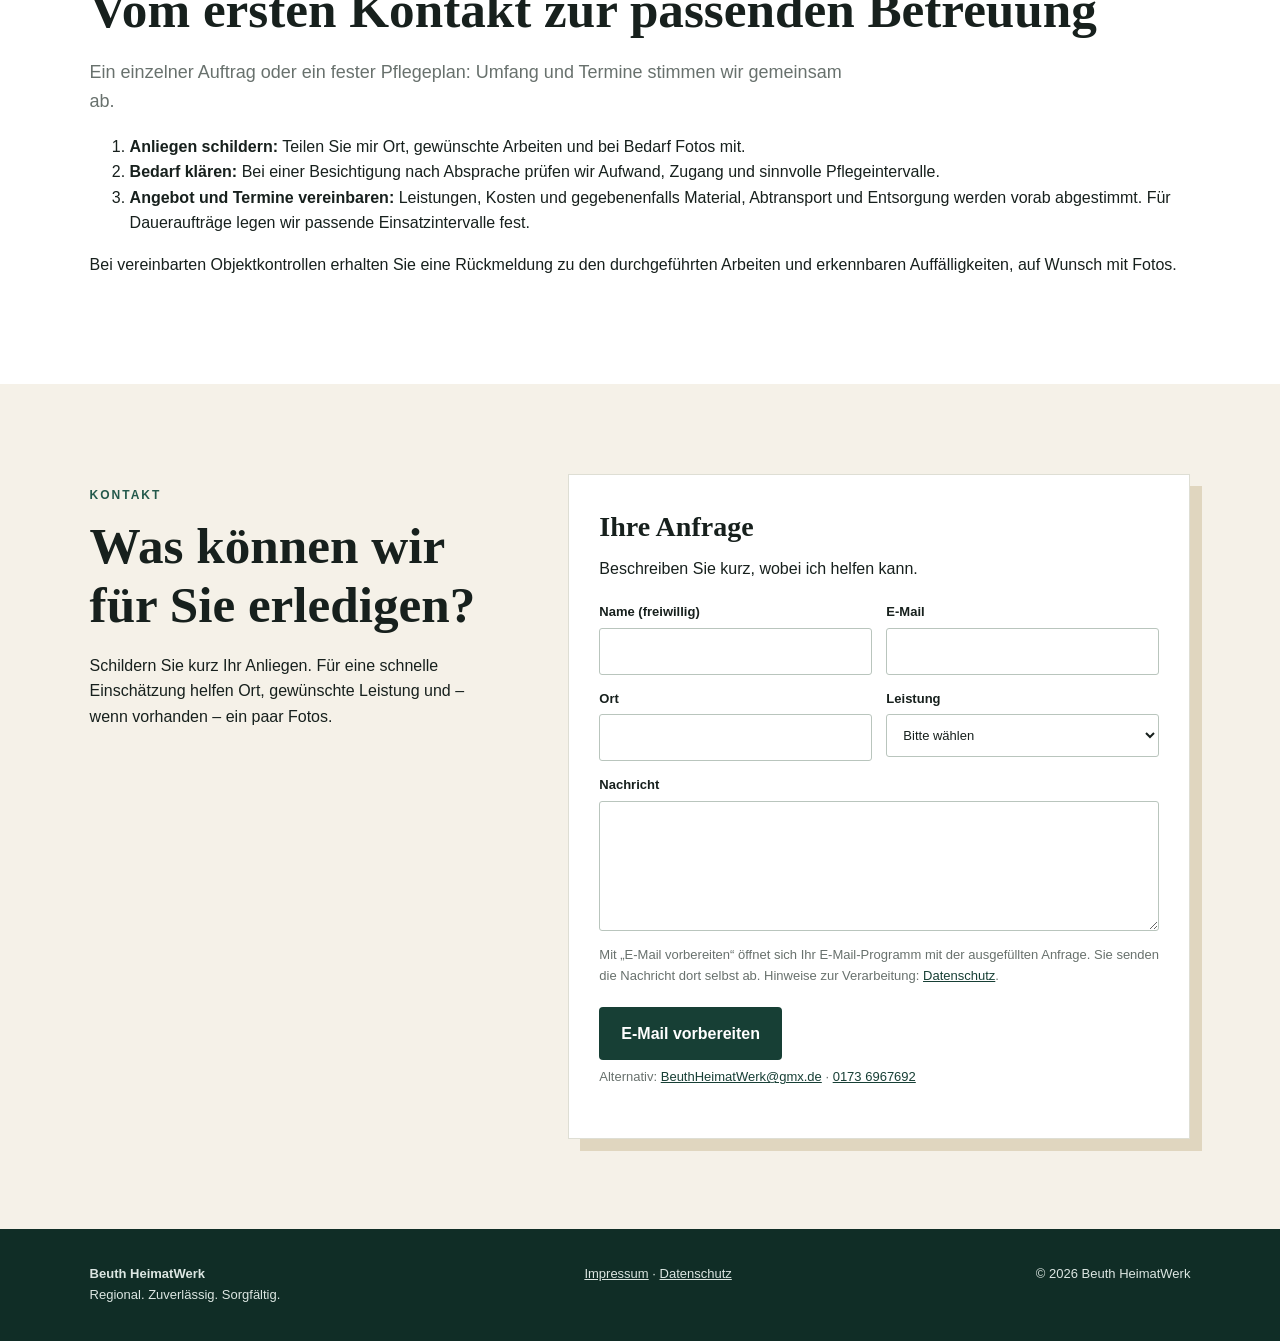
==== commit 34993978: "Clarify privacy notices and prevent contact data leaking through form fallback" ====
--- a/index.html
+++ b/index.html
@@ -1,4 +1,4 @@
-<!doctype html><html lang="de"><head><meta charset="utf-8"><meta name="viewport" content="width=device-width,initial-scale=1"><title>Hausmeisterservice Karlsruhe & Wörth am Rhein | Beuth HeimatWerk</title><meta name="description" content="Beuth HeimatWerk: Hausmeisterservice, Objektbetreuung, Gartenpflege und Gebäudereinigung in Wörth am Rhein, Karlsruhe, Hagenbach, Berg und Scheibenhardt."><link rel="stylesheet" href="assets/css/style.css?v=20260928-3"><link rel="canonical" href="https://peet1112.github.io/Beuth-HeimatWerk/"><meta property="og:title" content="Beuth HeimatWerk – Hausmeister- & Gartenservice"><meta property="og:description" content="Regional. Zuverlässig. Sorgfältig. Hausmeisterservice, Objektbetreuung, Gartenpflege und Reinigung in Wörth am Rhein und Karlsruhe."><meta property="og:type" content="website"><script type="application/ld+json">{"@context":"https://schema.org","@type":"LocalBusiness","name":"Beuth HeimatWerk","description":"Hausmeister- & Gartenservice","telephone":"+491736967692","email":"BeuthHeimatWerk@gmx.de","address":{"@type":"PostalAddress","streetAddress":"Marienstraße 14","postalCode":"76744","addressLocality":"Wörth am Rhein","addressCountry":"DE"},"areaServed":["Wörth am Rhein","Hagenbach","Berg (Pfalz)","Scheibenhardt","Karlsruhe"],"url":"https://peet1112.github.io/Beuth-HeimatWerk/"}</script></head><body>
+<!doctype html><html lang="de"><head><meta charset="utf-8"><meta name="viewport" content="width=device-width,initial-scale=1"><title>Hausmeisterservice Karlsruhe & Wörth am Rhein | Beuth HeimatWerk</title><meta name="description" content="Beuth HeimatWerk: Hausmeisterservice, Objektbetreuung, Gartenpflege und Gebäudereinigung in Wörth am Rhein, Karlsruhe, Hagenbach, Berg und Scheibenhardt."><link rel="stylesheet" href="assets/css/style.css?v=20260928-3"><link rel="canonical" href="https://peet1112.github.io/Beuth-HeimatWerk/"><meta property="og:title" content="Beuth HeimatWerk – Hausmeister- & Gartenservice"><meta property="og:description" content="Regional. Zuverlässig. Sorgfältig. Hausmeisterservice, Objektbetreuung, Gartenpflege und Reinigung in Wörth am Rhein und Karlsruhe."><meta property="og:type" content="website"><script type="application/ld+json">{"@context":"https://schema.org","@type":"LocalBusiness","name":"Beuth HeimatWerk","description":"Hausmeister- & Gartenservice","telephone":"+491736967692","email":"BeuthHeimatWerk@gmx.de","address":{"@type":"PostalAddress","streetAddress":"Marienstraße 14","postalCode":"76744","addressLocality":"Wörth am Rhein","addressCountry":"DE"},"areaServed":["Wörth am Rhein","Hagenbach","Berg (Pfalz)","Scheibenhardt","Karlsruhe"],"url":"https://peet1112.github.io/Beuth-HeimatWerk/"}</script><meta name="referrer" content="no-referrer"></head><body>
 <header><a class="brand" href="index.html"><img class="brand-logo" src="assets/img/beuth-logo-wortmarke.webp" alt="Beuth HeimatWerk" width="700" height="461"></a><button class="menu" aria-label="Menü öffnen">☰</button><nav><a href="#leistungen">Leistungen</a><a href="#ueber-uns">Über uns</a><a href="#gebiet">Einsatzgebiet</a><a href="#kontakt">Kontakt</a></nav><a class="call top" href="tel:+491736967692">0173 6967692</a></header>
 <main><section class="hero"><div><p class="eyebrow">Wörth am Rhein · Südpfalz · Karlsruhe</p><h1>Haus, Garten & Objekt.<br><em>Zuverlässig betreut.</em></h1><p class="lead">Persönlicher Hausmeister- und Gartenservice für Privatkunden, Vermieter, Praxen und kleinere Gewerbeobjekte.</p><div class="actions"><a class="btn" href="#kontakt">Unverbindlich anfragen</a><a class="btn ghost" href="tel:+491736967692">Direkt anrufen</a></div><div class="trust"><span>✓ Persönlicher Ansprechpartner</span><span>✓ Regional vor Ort</span><span>✓ Sorgfältige Ausführung</span></div></div><div class="hero-media"><img class="hero-photo" src="assets/img/garten-haus.webp" alt="Illustratives Motiv eines gepflegten Gartens an einem Wohnhaus" width="1200" height="675"><div class="hero-logo"><img src="assets/img/beuth-logo-mit-claim.webp" alt="Beuth HeimatWerk – Hausmeister- und Gartenservice. Regional. Zuverlässig. Sorgfältig." width="800" height="658"></div></div></section>
 <section id="leistungen" class="section"><p class="eyebrow">Leistungen</p><h2>Ein Ansprechpartner für Ihre Immobilie</h2><p class="intro">Von der laufenden Objektbetreuung bis zum einzelnen Auftrag: Leistungen werden passend zum tatsächlichen Bedarf abgestimmt.</p><div class="grid">
@@ -10,5 +10,5 @@
 <section id="ueber-uns" class="split"><div><p class="eyebrow">Beuth HeimatWerk</p><h2>Persönlich statt anonym.</h2></div><div><p>Mein Name ist Peter Beuth. Mit Beuth HeimatWerk biete ich zuverlässige Unterstützung rund um Haus, Garten und Objekt. Mir sind klare Absprachen, sorgfältige Arbeit und ein ordentlicher Abschluss wichtig.</p><p>Ob Einzelauftrag oder regelmäßige Betreuung: Sie haben einen festen Ansprechpartner und eine Leistung, die zu Ihrem Objekt passt.</p></div></section>
 <section id="gebiet" class="area"><p class="eyebrow">Einsatzgebiet</p><h2>In der Südpfalz und Karlsruhe</h2><p>Schwerpunktmäßig bin ich in <strong>Wörth am Rhein, Hagenbach, Berg und Scheibenhardt</strong> sowie in <strong>Karlsruhe</strong> und im näheren Umfeld im Einsatz. Weitere Orte nach Absprache.</p></section>
 <section id="ablauf" class="section"><p class="eyebrow">So starten wir</p><h2>Vom ersten Kontakt zur passenden Betreuung</h2><p class="intro">Ein einzelner Auftrag oder ein fester Pflegeplan: Umfang und Termine stimmen wir gemeinsam ab.</p><ol><li><strong>Anliegen schildern:</strong> Teilen Sie mir Ort, gewünschte Arbeiten und bei Bedarf Fotos mit.</li><li><strong>Bedarf klären:</strong> Bei einer Besichtigung nach Absprache prüfen wir Aufwand, Zugang und sinnvolle Pflegeintervalle.</li><li><strong>Angebot und Termine vereinbaren:</strong> Leistungen, Kosten und gegebenenfalls Material, Abtransport und Entsorgung werden vorab abgestimmt. Für Daueraufträge legen wir passende Einsatzintervalle fest.</li></ol><p>Bei vereinbarten Objektkontrollen erhalten Sie eine Rückmeldung zu den durchgeführten Arbeiten und erkennbaren Auffälligkeiten, auf Wunsch mit Fotos.</p></section>
-<section id="kontakt" class="contact"><div><p class="eyebrow">Kontakt</p><h2>Was können wir für Sie erledigen?</h2><p>Schildern Sie kurz Ihr Anliegen. Für eine schnelle Einschätzung helfen Ort, gewünschte Leistung und – wenn vorhanden – ein paar Fotos.</p></div><div class="contactbox"><form id="anfrage" class="contact-form"><h3>Ihre Anfrage</h3><p>Beschreiben Sie kurz, wobei ich helfen kann.</p><div class="form-row"><label>Name <input name="name" autocomplete="name" required maxlength="100"></label><label>E-Mail <input name="email" type="email" autocomplete="email" required maxlength="200"></label></div><div class="form-row"><label>Ort <input name="ort" autocomplete="address-level2" maxlength="100"></label><label>Leistung <select name="leistung"><option value="">Bitte wählen</option><option>Hausmeisterservice & Objektbetreuung</option><option>Wohnungs- oder Hausübergabe</option><option>Gartenpflege</option><option>Gehweg- und Hofpflege</option><option>Zaunpflege und Erneuerung</option><option>Kleinreparaturen</option><option>Gebäudereinigung</option><option>Möbel- & Montageservice</option><option>Sonstiges</option></select></label></div><label>Nachricht <textarea name="nachricht" rows="5" required maxlength="3000"></textarea></label><p class="form-note">Mit „E-Mail vorbereiten“ öffnet sich Ihr E-Mail-Programm mit der ausgefüllten Anfrage. Sie senden die Nachricht dort selbst ab. Hinweise zur Verarbeitung: <a href="datenschutz.html">Datenschutz</a>.</p><button class="btn" type="submit">E-Mail vorbereiten</button><p class="form-fallback">Alternativ: <a href="mailto:BeuthHeimatWerk@gmx.de">BeuthHeimatWerk@gmx.de</a> · <a href="tel:+491736967692">0173 6967692</a></p></form></div></section></main>
-<footer><div><strong>Beuth HeimatWerk</strong><br><span>Regional. Zuverlässig. Sorgfältig.</span></div><div><a href="impressum.html">Impressum</a> · <a href="datenschutz.html">Datenschutz</a></div><div>© 2026 Beuth HeimatWerk</div></footer><script src="assets/js/main.js"></script></body></html>+<section id="kontakt" class="contact"><div><p class="eyebrow">Kontakt</p><h2>Was können wir für Sie erledigen?</h2><p>Schildern Sie kurz Ihr Anliegen. Für eine schnelle Einschätzung helfen Ort, gewünschte Leistung und – wenn vorhanden – ein paar Fotos.</p></div><div class="contactbox"><form id="anfrage" class="contact-form" action="mailto:BeuthHeimatWerk@gmx.de" method="post" enctype="text/plain"><h3>Ihre Anfrage</h3><p>Beschreiben Sie kurz, wobei ich helfen kann.</p><div class="form-row"><label>Name (freiwillig) <input name="name" autocomplete="name" maxlength="100"></label><label>E-Mail <input name="email" type="email" autocomplete="email" required maxlength="200"></label></div><div class="form-row"><label>Ort <input name="ort" autocomplete="address-level2" maxlength="100"></label><label>Leistung <select name="leistung"><option value="">Bitte wählen</option><option>Hausmeisterservice & Objektbetreuung</option><option>Wohnungs- oder Hausübergabe</option><option>Gartenpflege</option><option>Gehweg- und Hofpflege</option><option>Zaunpflege und Erneuerung</option><option>Kleinreparaturen</option><option>Gebäudereinigung</option><option>Möbel- & Montageservice</option><option>Sonstiges</option></select></label></div><label>Nachricht <textarea name="nachricht" rows="5" required maxlength="3000"></textarea></label><p class="form-note">Mit „E-Mail vorbereiten“ öffnet sich Ihr E-Mail-Programm mit der ausgefüllten Anfrage. Sie senden die Nachricht dort selbst ab. Hinweise zur Verarbeitung: <a href="datenschutz.html">Datenschutz</a>.</p><button class="btn" type="submit" disabled>E-Mail vorbereiten</button><noscript><p>Die Ausfüllhilfe benötigt JavaScript. Bitte nutzen Sie stattdessen den folgenden E-Mail-Link oder rufen Sie an.</p></noscript><p class="form-fallback">Alternativ: <a href="mailto:BeuthHeimatWerk@gmx.de">BeuthHeimatWerk@gmx.de</a> · <a href="tel:+491736967692">0173 6967692</a></p></form></div></section></main>
+<footer><div><strong>Beuth HeimatWerk</strong><br><span>Regional. Zuverlässig. Sorgfältig.</span></div><div><a href="impressum.html">Impressum</a> · <a href="datenschutz.html">Datenschutz</a></div><div>© 2026 Beuth HeimatWerk</div></footer><script src="assets/js/main.js?v=20260928-privacy"></script></body></html>
